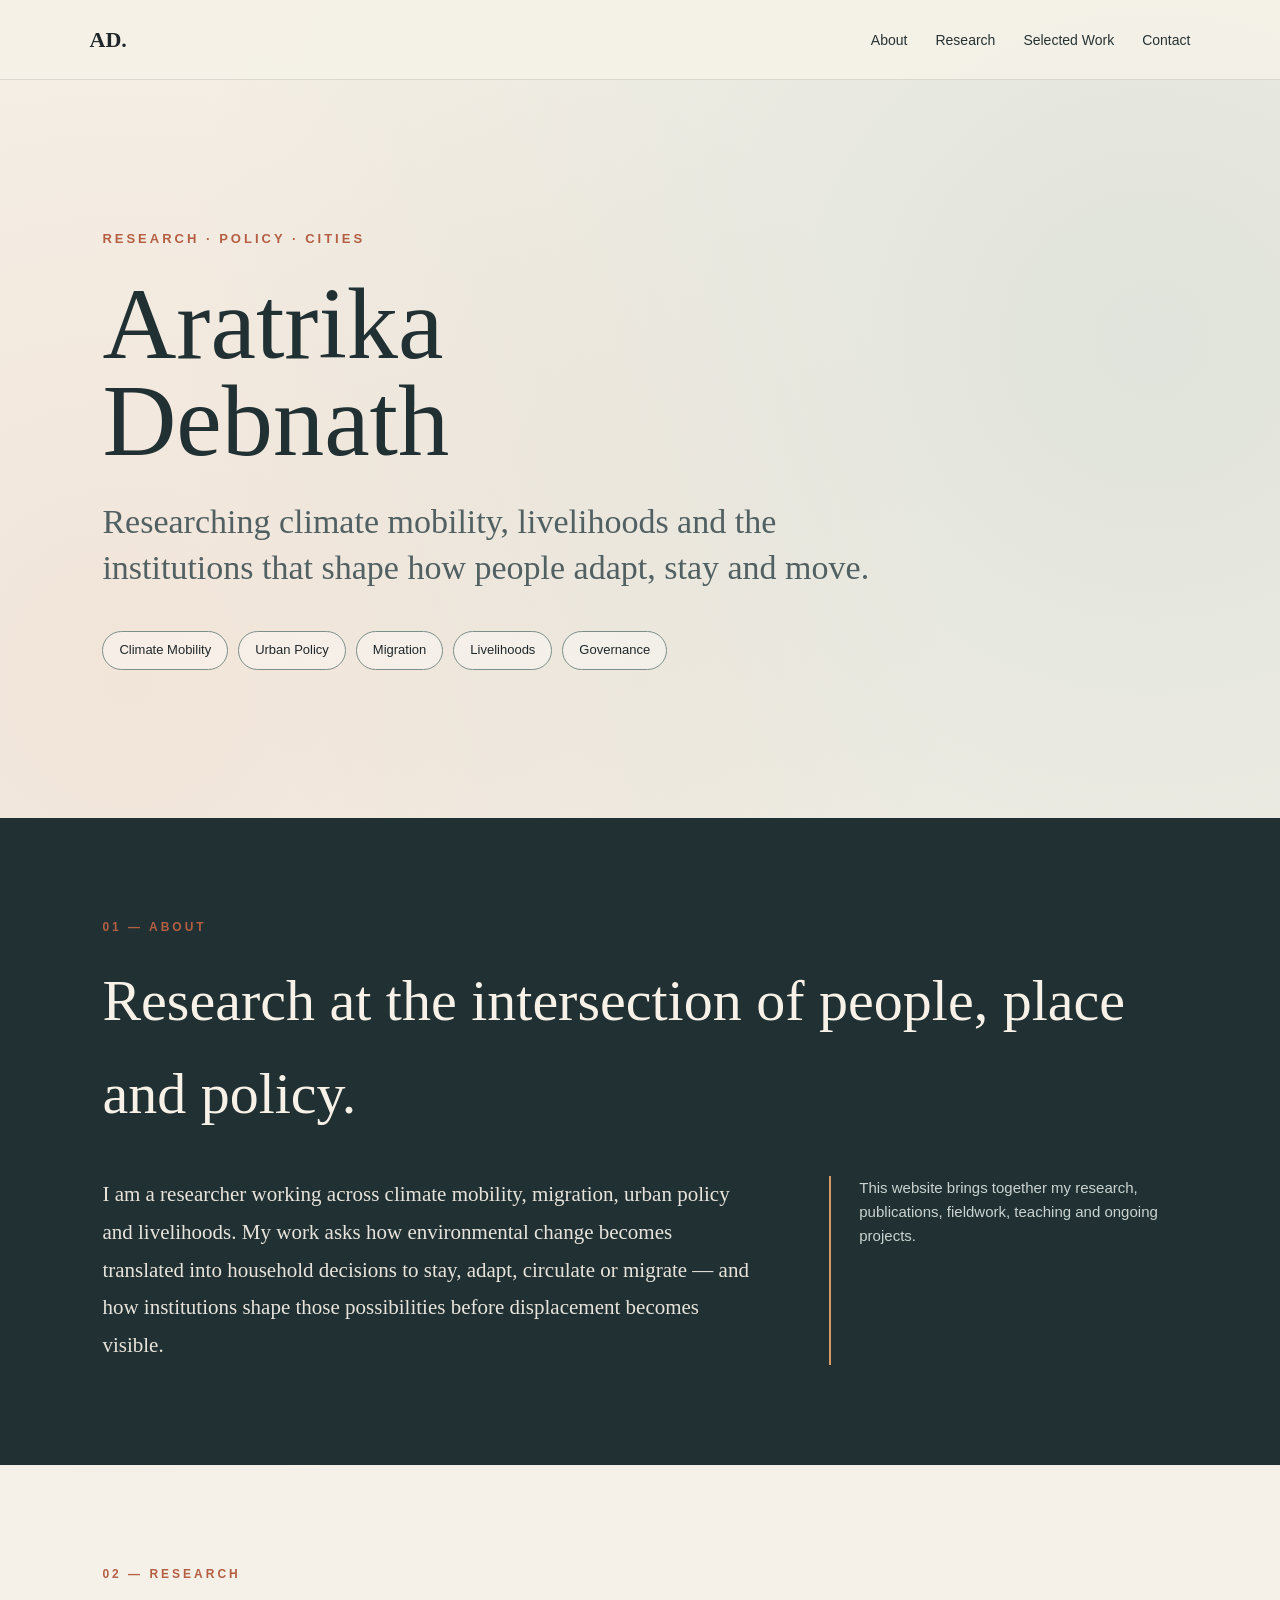
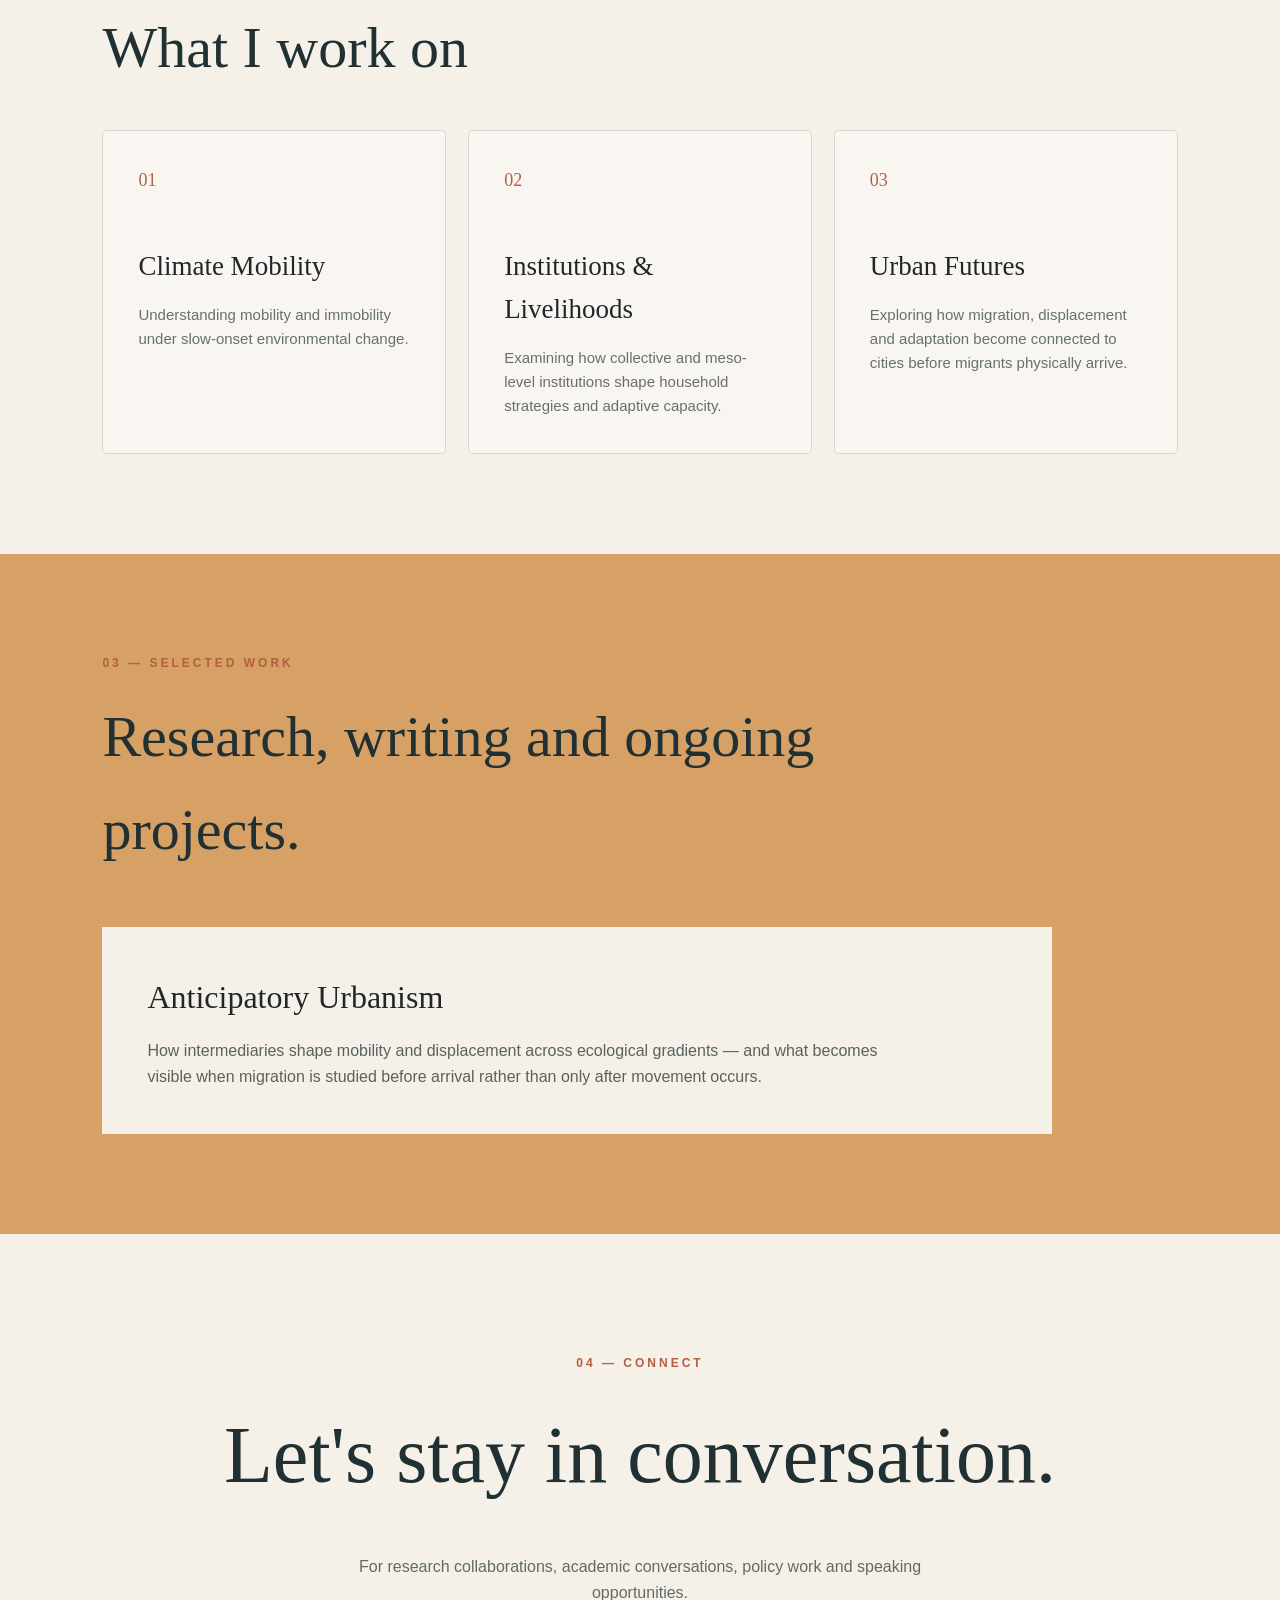
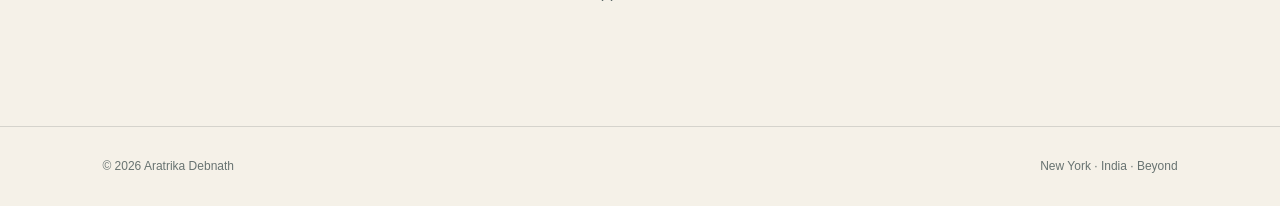
==== index.html @ ea414e3f "Add initial HTML structure for personal website" ====
<!DOCTYPE html>
<html lang="en">

<head>
<meta charset="UTF-8">
<meta name="viewport" content="width=device-width, initial-scale=1.0">

<title>Aratrika Debnath | Climate Mobility & Urban Policy</title>

<style>

* {
    box-sizing: border-box;
    margin: 0;
    padding: 0;
}

html {
    scroll-behavior: smooth;
}

body {
    font-family: Arial, Helvetica, sans-serif;
    color: #20272a;
    background:
        radial-gradient(circle at 10% 20%, rgba(209,117,83,.10), transparent 28%),
        radial-gradient(circle at 90% 10%, rgba(42,110,107,.10), transparent 30%),
        #f5f1e8;
    line-height: 1.6;
}

/* NAVIGATION */

nav {
    width: 100%;
    padding: 22px 7%;
    display: flex;
    justify-content: space-between;
    align-items: center;
    border-bottom: 1px solid rgba(30,40,40,.12);
    background: rgba(245,241,232,.92);
    position: sticky;
    top: 0;
    z-index: 10;
}

.logo {
    font-family: Georgia, serif;
    font-size: 22px;
    font-weight: bold;
}

nav ul {
    display: flex;
    list-style: none;
    gap: 28px;
}

nav a {
    color: #263334;
    text-decoration: none;
    font-size: 14px;
}

nav a:hover {
    color: #b45f43;
}

/* HERO */

.hero {
    min-height: 82vh;
    display: flex;
    align-items: center;
    padding: 90px 8%;
}

.hero-content {
    max-width: 900px;
}

.eyebrow {
    color: #b45f43;
    text-transform: uppercase;
    letter-spacing: 3px;
    font-size: 13px;
    font-weight: bold;
    margin-bottom: 25px;
}

h1 {
    font-family: Georgia, "Times New Roman", serif;
    font-size: clamp(55px, 8vw, 105px);
    line-height: .95;
    font-weight: normal;
    color: #203033;
    margin-bottom: 30px;
}

.hero-text {
    font-family: Georgia, serif;
    font-size: clamp(22px, 3vw, 34px);
    max-width: 800px;
    color: #516062;
    line-height: 1.35;
}

.hero-tags {
    margin-top: 40px;
    display: flex;
    flex-wrap: wrap;
    gap: 10px;
}

.tag {
    border: 1px solid #7d8f89;
    border-radius: 30px;
    padding: 8px 16px;
    font-size: 13px;
    background: rgba(255,255,255,.35);
}

/* SECTIONS */

section {
    padding: 100px 8%;
}

.section-label {
    color: #b45f43;
    font-size: 12px;
    font-weight: bold;
    letter-spacing: 3px;
    text-transform: uppercase;
    margin-bottom: 18px;
}

h2 {
    font-family: Georgia, serif;
    font-size: clamp(38px, 5vw, 58px);
    font-weight: normal;
    margin-bottom: 35px;
    color: #203033;
}

/* ABOUT */

.about {
    background: #203033;
    color: #f7f1e7;
}

.about h2 {
    color: #f7f1e7;
}

.about-grid {
    display: grid;
    grid-template-columns: 1.3fr .7fr;
    gap: 80px;
}

.about p {
    font-family: Georgia, serif;
    font-size: 21px;
    line-height: 1.8;
    color: #e8e4dc;
}

.about-note {
    border-left: 2px solid #d79a65;
    padding-left: 28px;
    font-size: 15px;
    color: #cbd3d0;
}

/* RESEARCH */

.research-grid {
    display: grid;
    grid-template-columns: repeat(3, 1fr);
    gap: 22px;
}

.card {
    padding: 35px;
    min-height: 280px;
    border: 1px solid rgba(40,50,50,.16);
    border-radius: 5px;
    background: rgba(255,255,255,.40);
    transition: .25s;
}

.card:hover {
    transform: translateY(-5px);
    background: rgba(255,255,255,.75);
}

.card-number {
    color: #b45f43;
    font-family: Georgia, serif;
    font-size: 18px;
    margin-bottom: 50px;
}

.card h3 {
    font-family: Georgia, serif;
    font-size: 27px;
    font-weight: normal;
    margin-bottom: 15px;
}

.card p {
    color: #66706f;
    font-size: 15px;
}

/* FEATURED */

.featured {
    background: #d7a064;
}

.featured h2 {
    max-width: 750px;
}

.feature-box {
    margin-top: 50px;
    padding: 45px;
    background: #f5f1e8;
    max-width: 950px;
}

.feature-box h3 {
    font-family: Georgia, serif;
    font-size: 32px;
    font-weight: normal;
    margin-bottom: 15px;
}

.feature-box p {
    max-width: 750px;
    color: #596261;
}

/* CONTACT */

.contact {
    text-align: center;
    padding: 120px 8%;
}

.contact h2 {
    font-size: clamp(45px, 7vw, 80px);
}

.contact p {
    max-width: 600px;
    margin: auto;
    color: #606b69;
}

footer {
    border-top: 1px solid rgba(30,40,40,.15);
    padding: 30px 8%;
    display: flex;
    justify-content: space-between;
    font-size: 12px;
    color: #687371;
}

/* MOBILE */

@media (max-width: 800px) {

    nav ul {
        display: none;
    }

    .about-grid,
    .research-grid {
        grid-template-columns: 1fr;
    }

    .hero {
        min-height: 75vh;
    }

    section {
        padding: 70px 7%;
    }
}

</style>
</head>


<body>

<nav>

<div class="logo">AD.</div>

<ul>
<li><a href="#about">About</a></li>
<li><a href="#research">Research</a></li>
<li><a href="#work">Selected Work</a></li>
<li><a href="#contact">Contact</a></li>
</ul>

</nav>


<header class="hero">

<div class="hero-content">

<div class="eyebrow">
Research · Policy · Cities
</div>

<h1>Aratrika<br>Debnath</h1>

<div class="hero-text">
Researching climate mobility, livelihoods and the institutions
that shape how people adapt, stay and move.
</div>

<div class="hero-tags">
<div class="tag">Climate Mobility</div>
<div class="tag">Urban Policy</div>
<div class="tag">Migration</div>
<div class="tag">Livelihoods</div>
<div class="tag">Governance</div>
</div>

</div>

</header>


<section class="about" id="about">

<div class="section-label">01 — About</div>

<h2>Research at the intersection of people, place and policy.</h2>

<div class="about-grid">

<p>
I am a researcher working across climate mobility, migration,
urban policy and livelihoods. My work asks how environmental
change becomes translated into household decisions to stay,
adapt, circulate or migrate — and how institutions shape those
possibilities before displacement becomes visible.
</p>

<div class="about-note">
This website brings together my research, publications,
fieldwork, teaching and ongoing projects.
</div>

</div>

</section>


<section id="research">

<div class="section-label">02 — Research</div>

<h2>What I work on</h2>

<div class="research-grid">

<div class="card">
<div class="card-number">01</div>
<h3>Climate Mobility</h3>
<p>
Understanding mobility and immobility under slow-onset
environmental change.
</p>
</div>

<div class="card">
<div class="card-number">02</div>
<h3>Institutions & Livelihoods</h3>
<p>
Examining how collective and meso-level institutions shape
household strategies and adaptive capacity.
</p>
</div>

<div class="card">
<div class="card-number">03</div>
<h3>Urban Futures</h3>
<p>
Exploring how migration, displacement and adaptation become
connected to cities before migrants physically arrive.
</p>
</div>

</div>

</section>


<section class="featured" id="work">

<div class="section-label">03 — Selected Work</div>

<h2>Research, writing and ongoing projects.</h2>

<div class="feature-box">

<h3>Anticipatory Urbanism</h3>

<p>
How intermediaries shape mobility and displacement across
ecological gradients — and what becomes visible when migration
is studied before arrival rather than only after movement occurs.
</p>

</div>

</section>


<section class="contact" id="contact">

<div class="section-label">04 — Connect</div>

<h2>Let's stay in conversation.</h2>

<p>
For research collaborations, academic conversations,
policy work and speaking opportunities.
</p>

</section>


<footer>

<div>© 2026 Aratrika Debnath</div>

<div>New York · India · Beyond</div>

</footer>

</body>
</html>
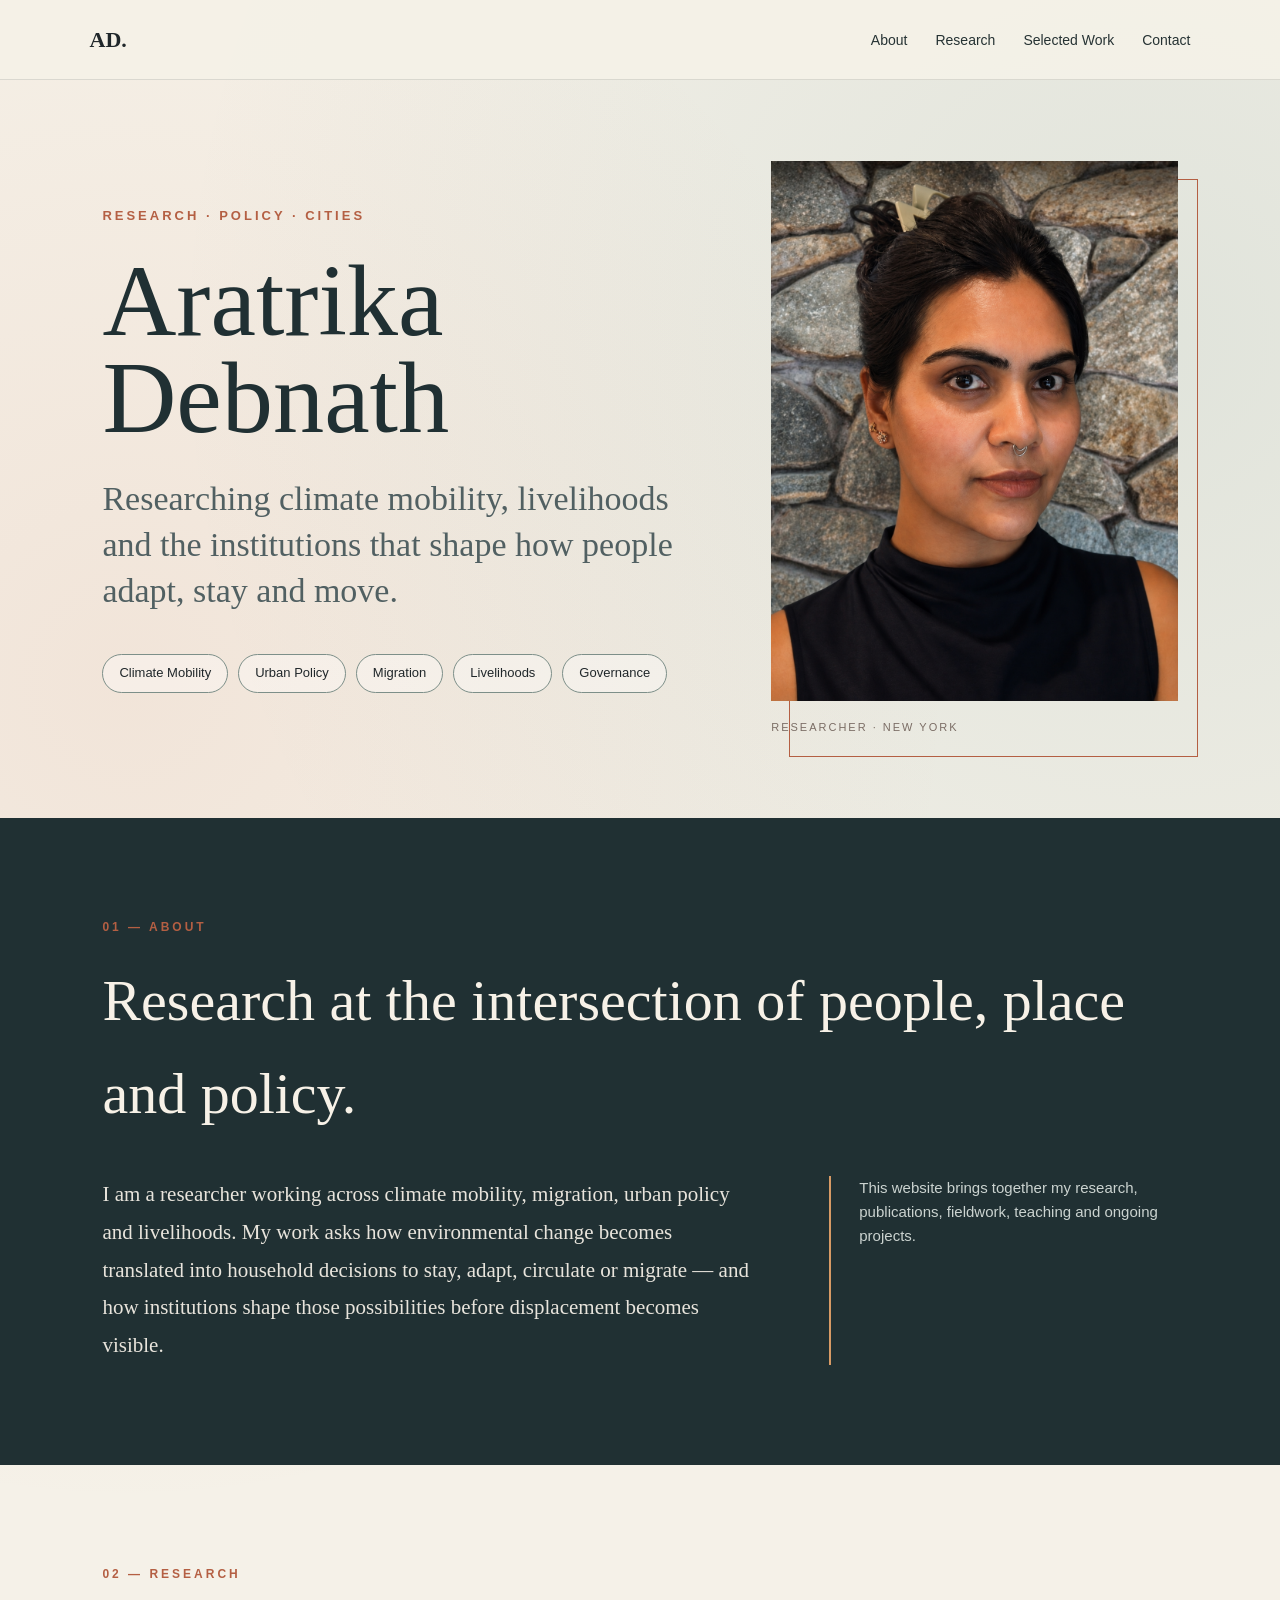
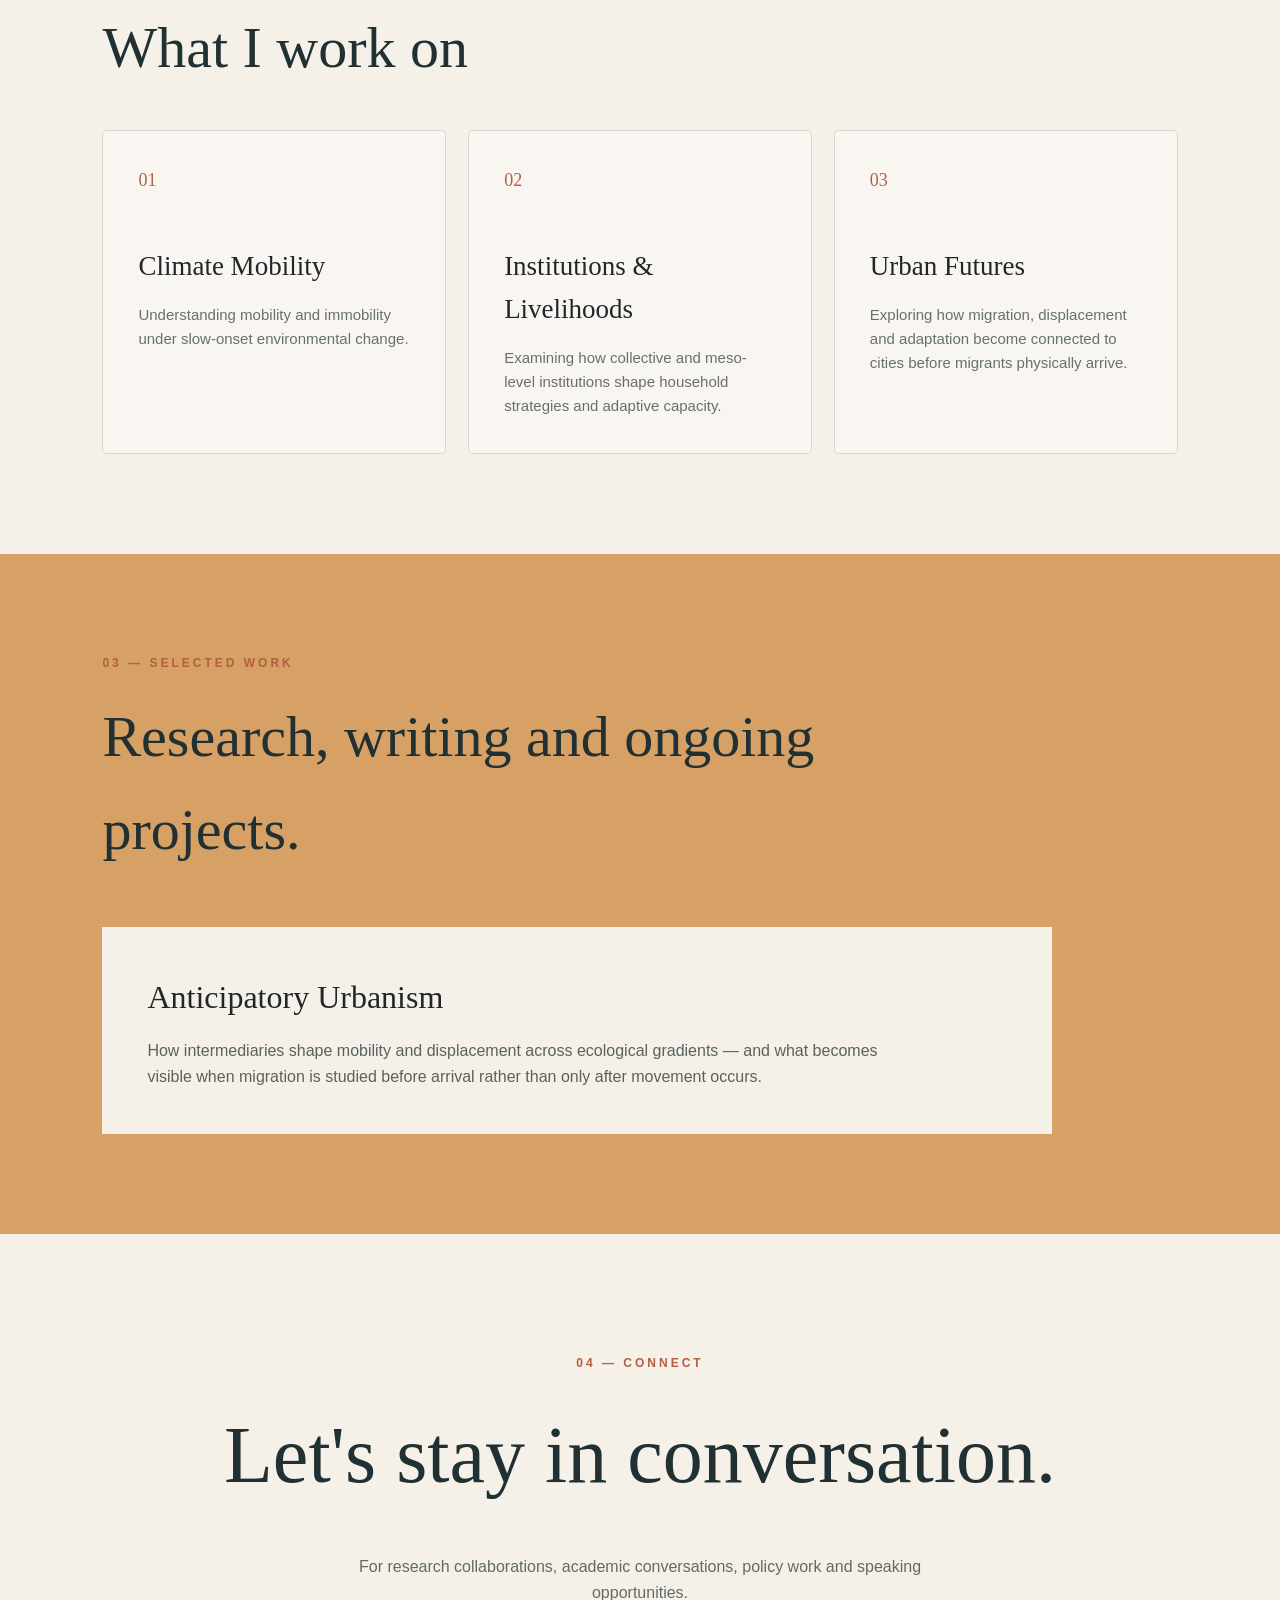
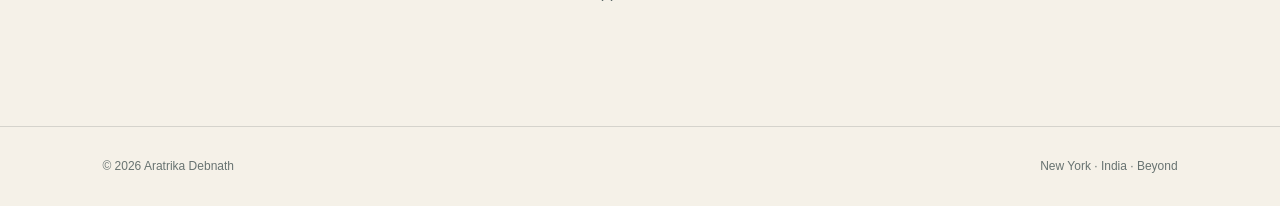
==== commit a0fc7b89: "Refactor hero section layout and add portrait" ====
--- a/index.html
+++ b/index.html
@@ -72,11 +72,57 @@
     min-height: 82vh;
     display: flex;
     align-items: center;
-    padding: 90px 8%;
+    justify-content: space-between;
+    gap: 70px;
+    padding: 80px 8%;
 }
 
 .hero-content {
-    max-width: 900px;
+    flex: 1 1 56%;
+    max-width: 760px;
+}
+
+.hero-portrait {
+    flex: 1 1 38%;
+    display: flex;
+    justify-content: flex-end;
+    align-items: center;
+}
+
+.portrait-frame {
+    position: relative;
+    width: min(410px, 100%);
+}
+
+.portrait-frame::before {
+    content: "";
+    position: absolute;
+    width: 100%;
+    height: 100%;
+    border: 1px solid #b45f43;
+    top: 18px;
+    left: 18px;
+    z-index: 0;
+}
+
+.portrait-frame img {
+    position: relative;
+    z-index: 1;
+    width: 100%;
+    height: 540px;
+    object-fit: cover;
+    object-position: center top;
+    display: block;
+}
+
+.portrait-caption {
+    position: relative;
+    z-index: 2;
+    margin-top: 18px;
+    font-size: 11px;
+    letter-spacing: 2px;
+    text-transform: uppercase;
+    color: #7b6d65;
 }
 
 .eyebrow {
@@ -285,6 +331,23 @@
 
     .hero {
         min-height: 75vh;
+        flex-direction: column;
+        align-items: flex-start;
+        gap: 50px;
+    }
+
+    .hero-portrait {
+        width: 100%;
+        justify-content: flex-start;
+    }
+
+    .portrait-frame {
+        width: min(360px, 90%);
+    }
+
+    .portrait-frame img {
+        height: auto;
+        aspect-ratio: 4 / 5;
     }
 
     section {
@@ -335,6 +398,16 @@
 <div class="tag">Governance</div>
 </div>
 
+</div>
+
+<div class="hero-portrait">
+    <div class="portrait-frame">
+        <img src="assets/images/aratrika.d_08.png"
+             alt="Portrait of Aratrika Debnath">
+        <div class="portrait-caption">
+            Researcher · New York
+        </div>
+    </div>
 </div>
 
 </header>
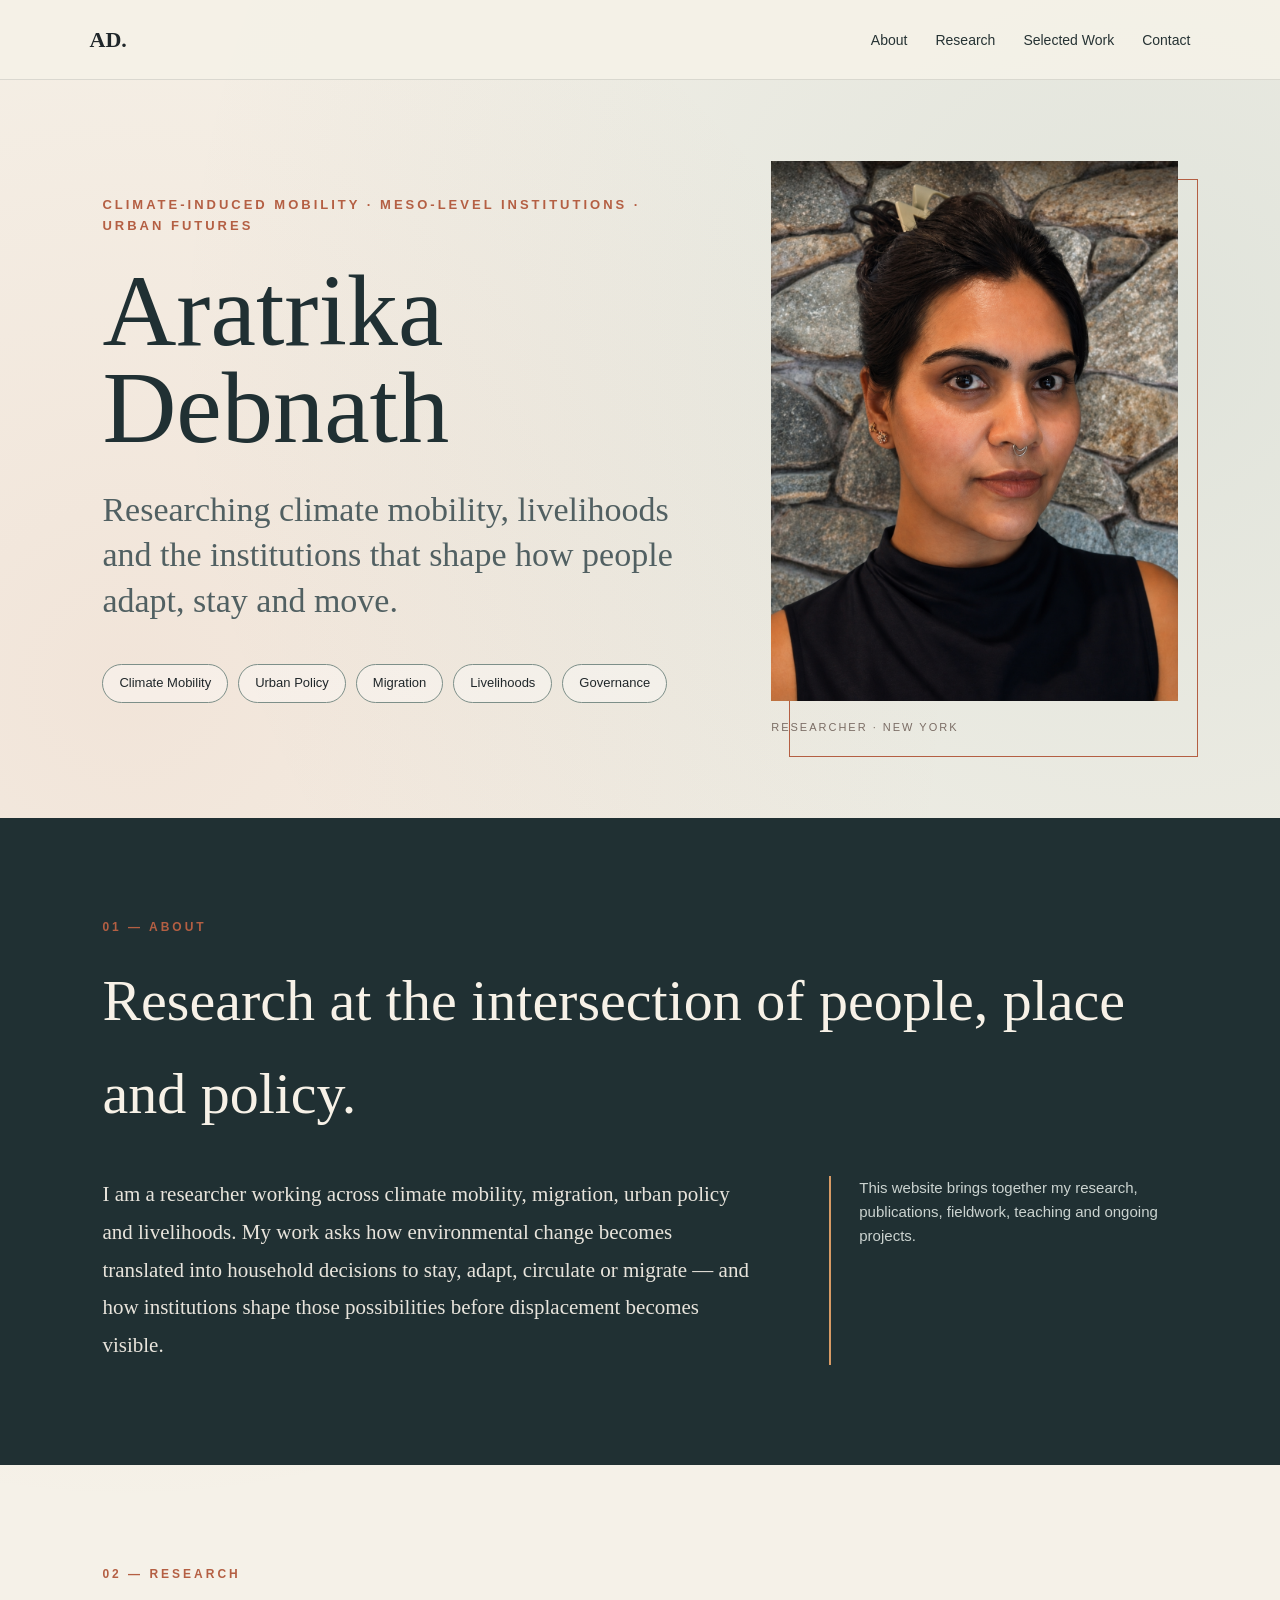
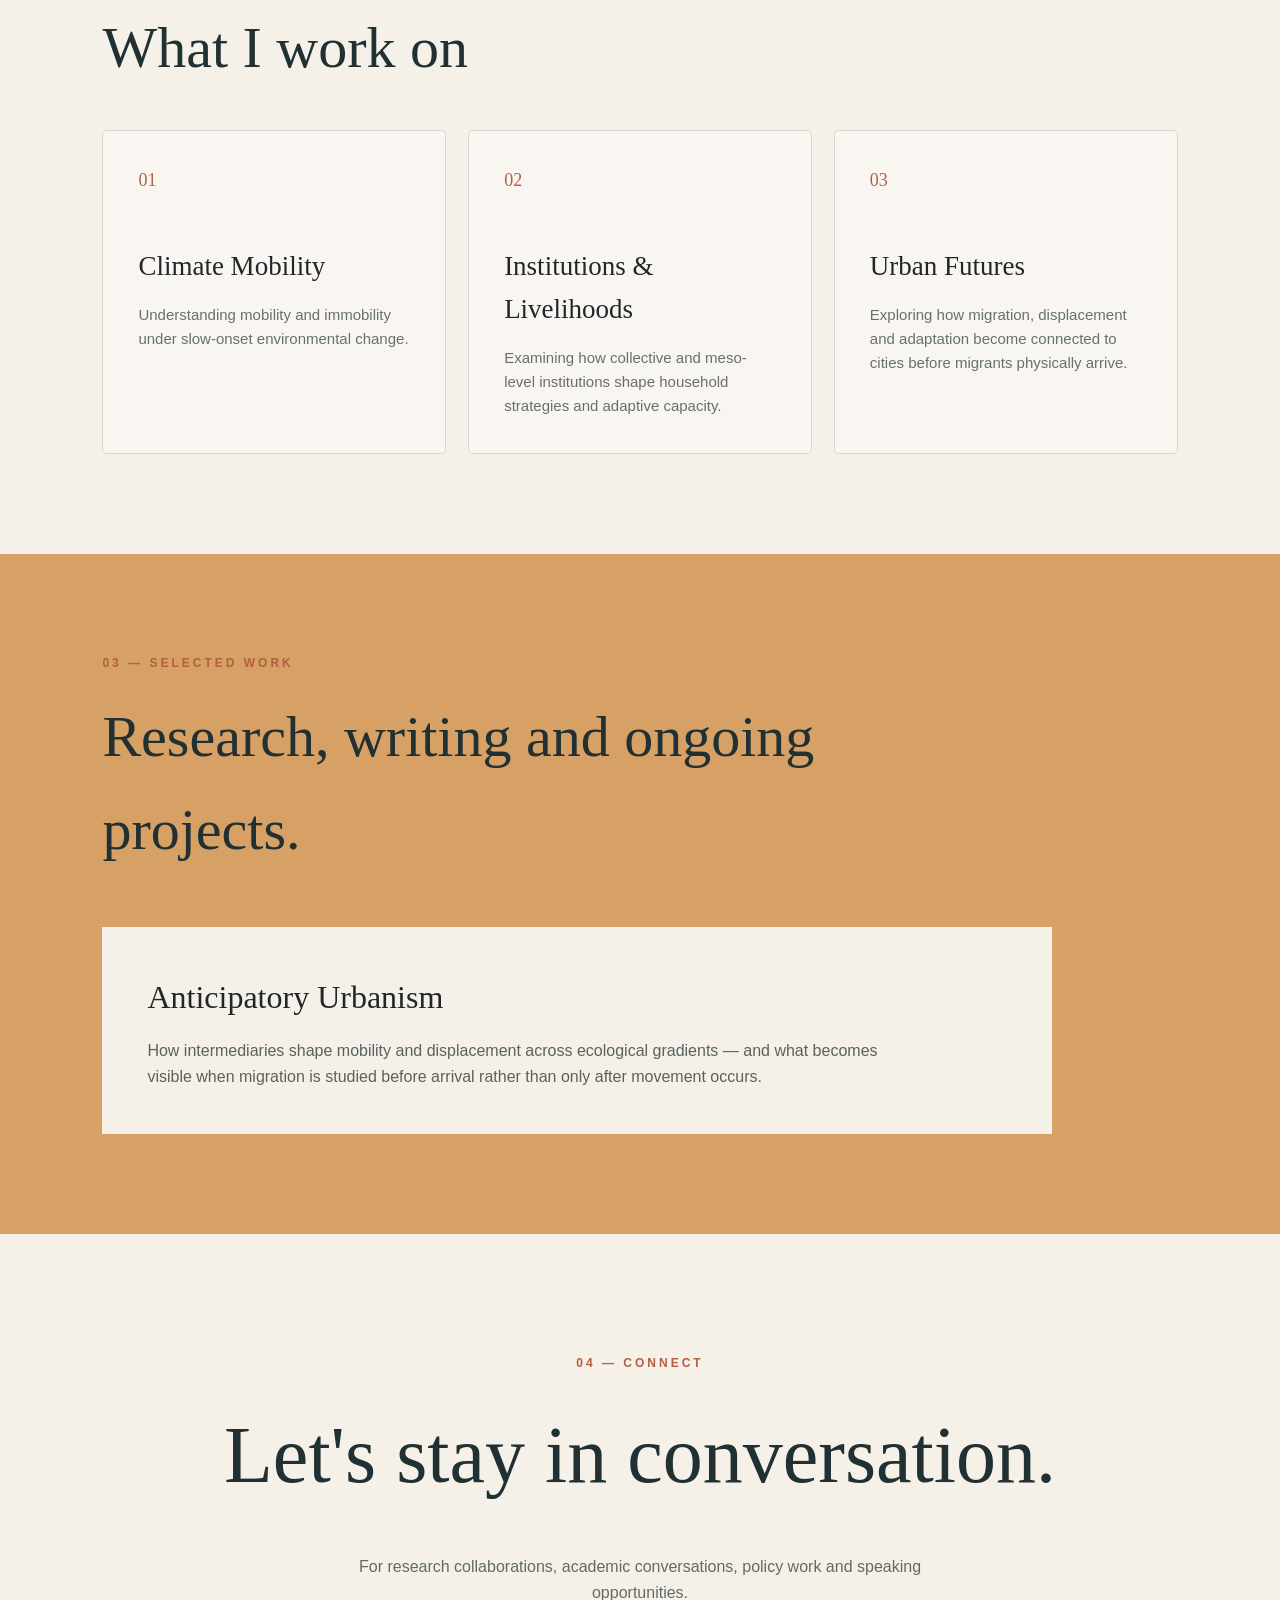
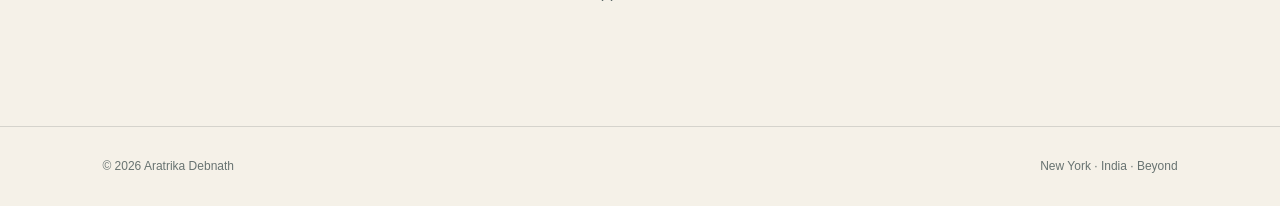
==== commit b8890ffe: "Update eyebrow text in index.html" ====
--- a/index.html
+++ b/index.html
@@ -380,7 +380,7 @@
 <div class="hero-content">
 
 <div class="eyebrow">
-Research · Policy · Cities
+Climate-Induced Mobility · Meso-level Institutions · Urban Futures
 </div>
 
 <h1>Aratrika<br>Debnath</h1>
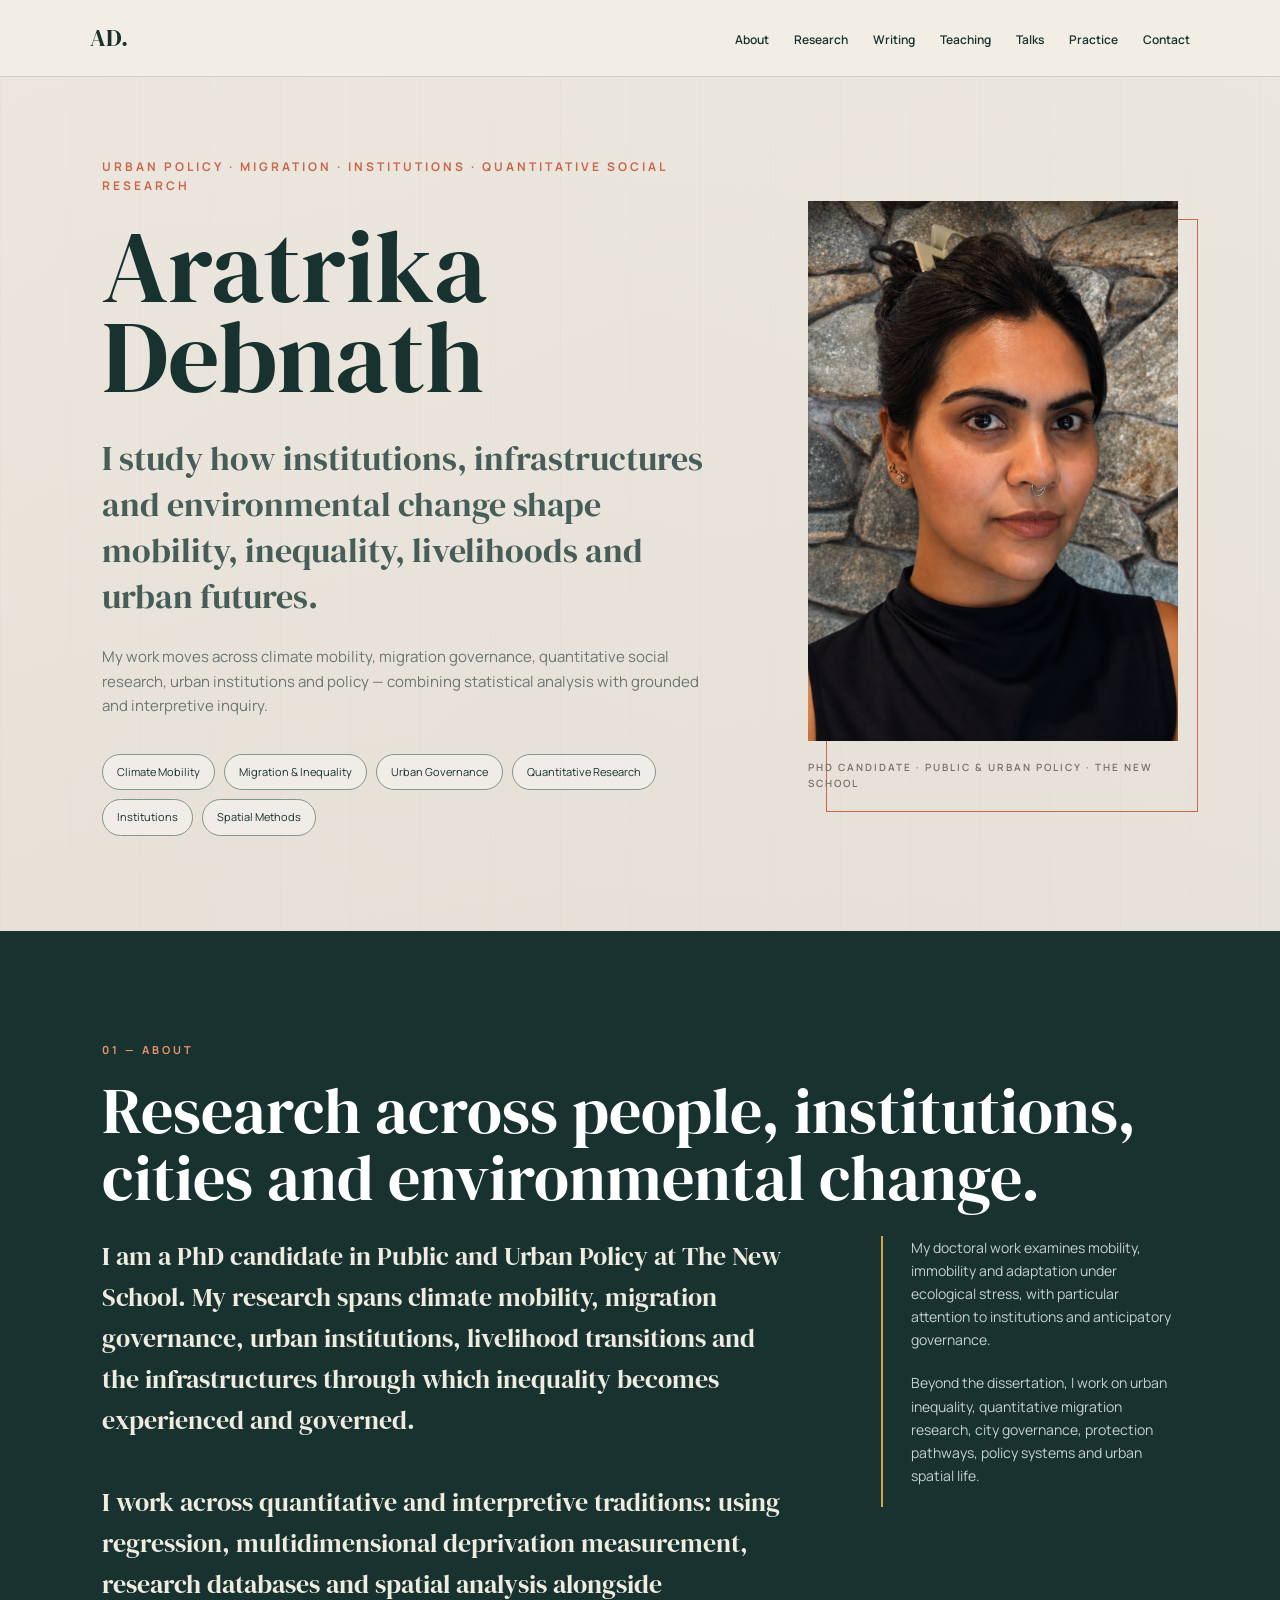
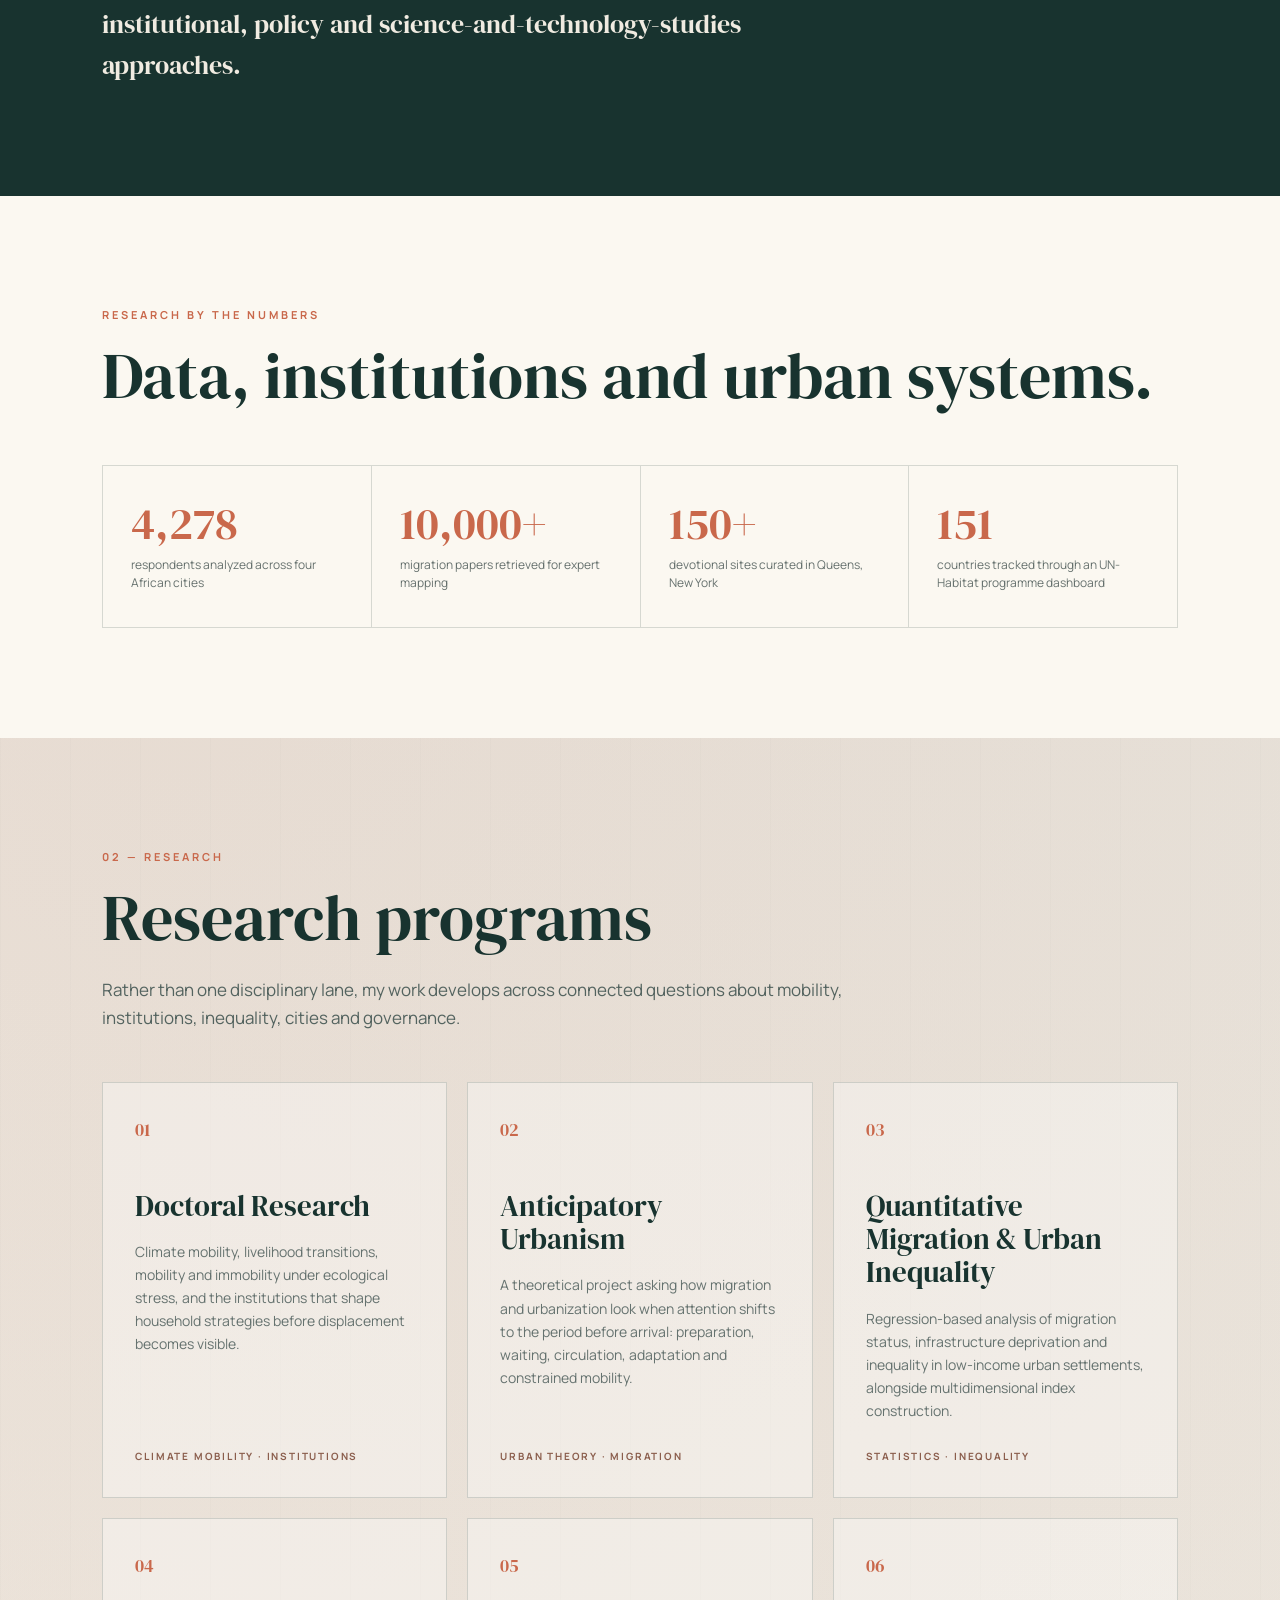
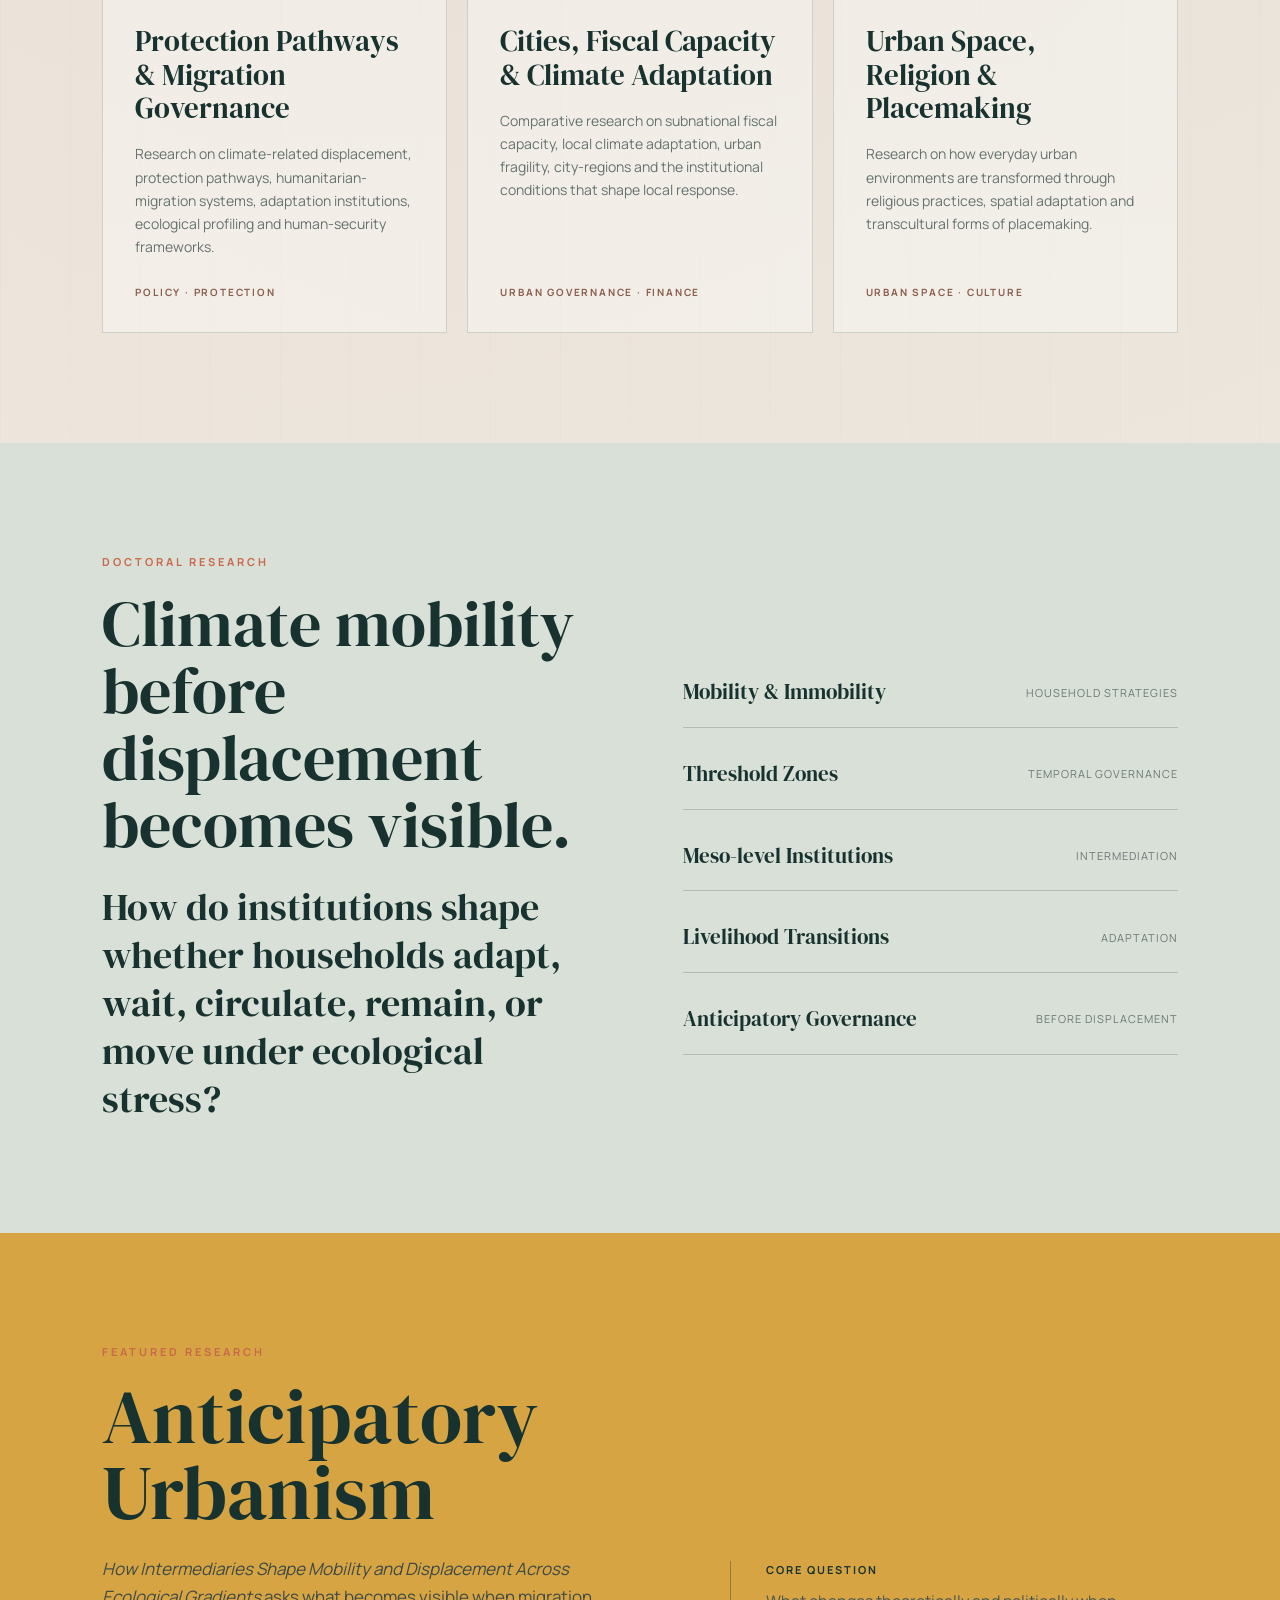
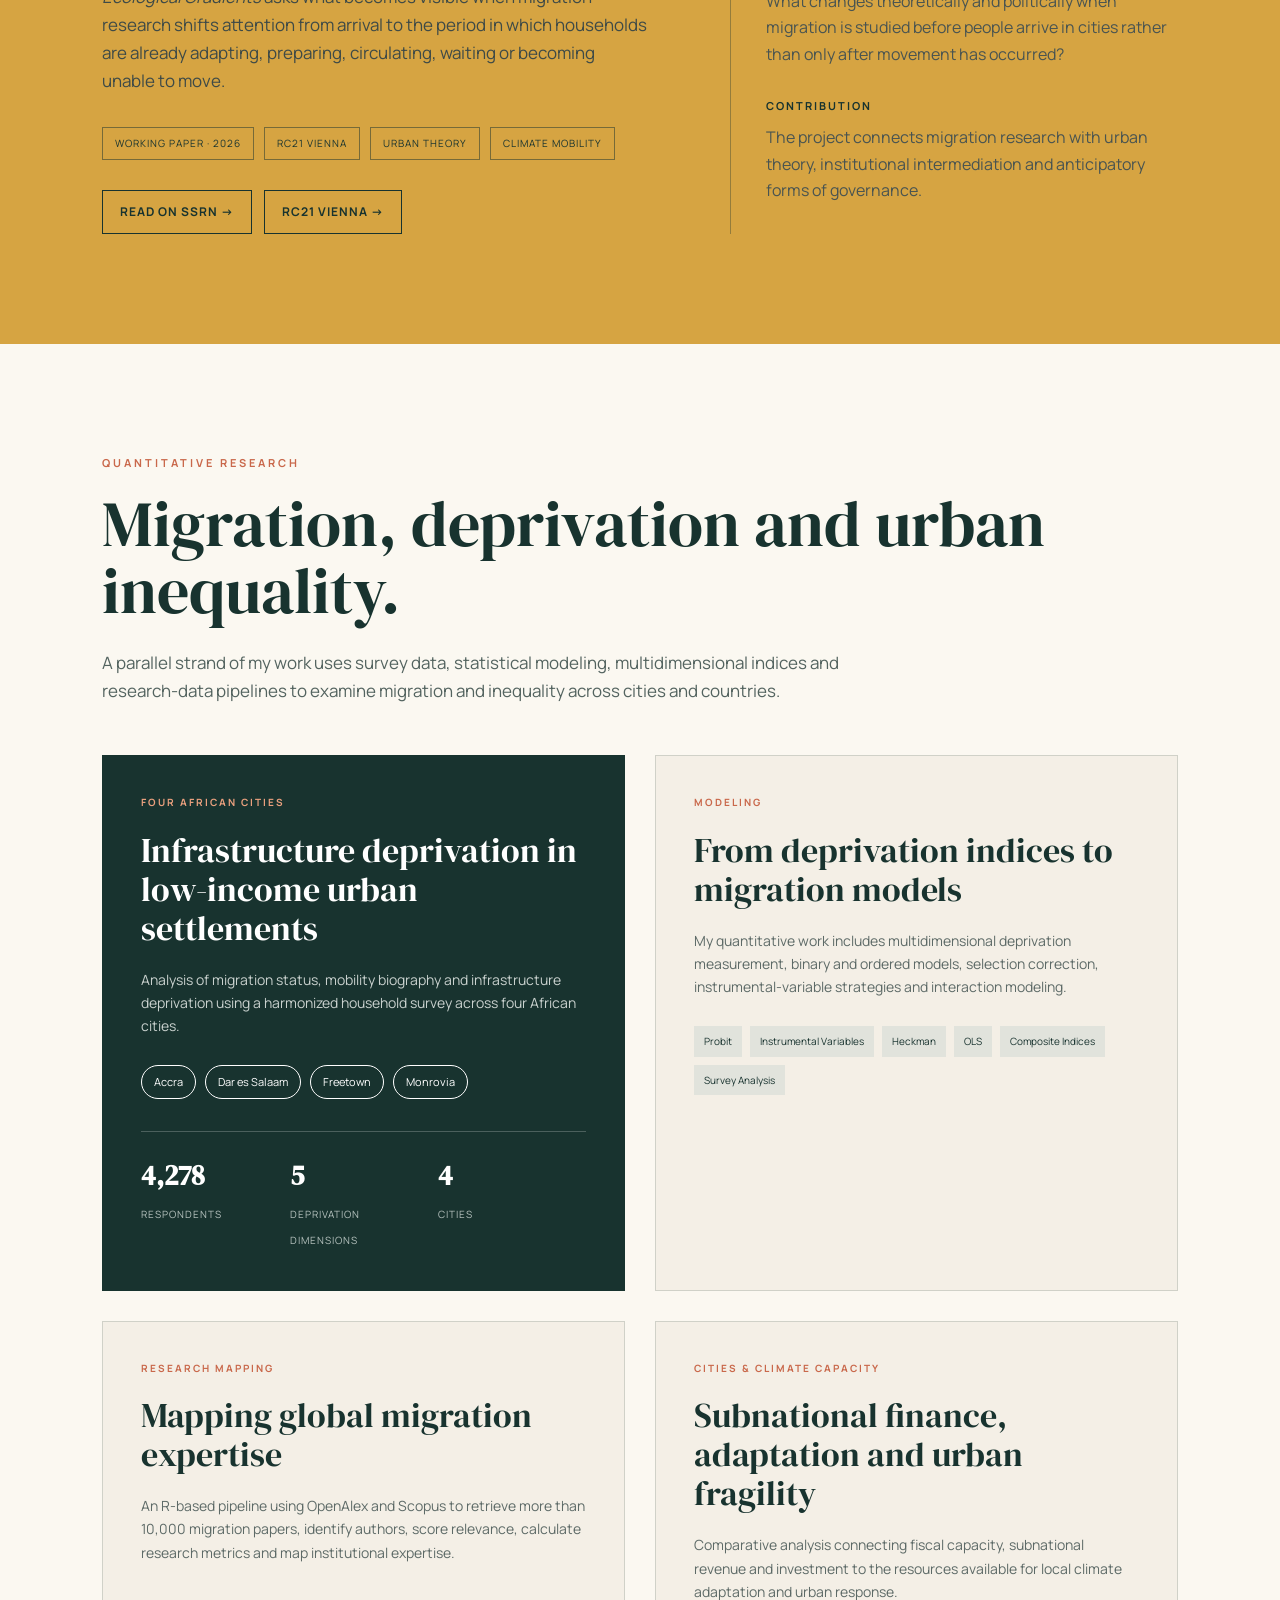
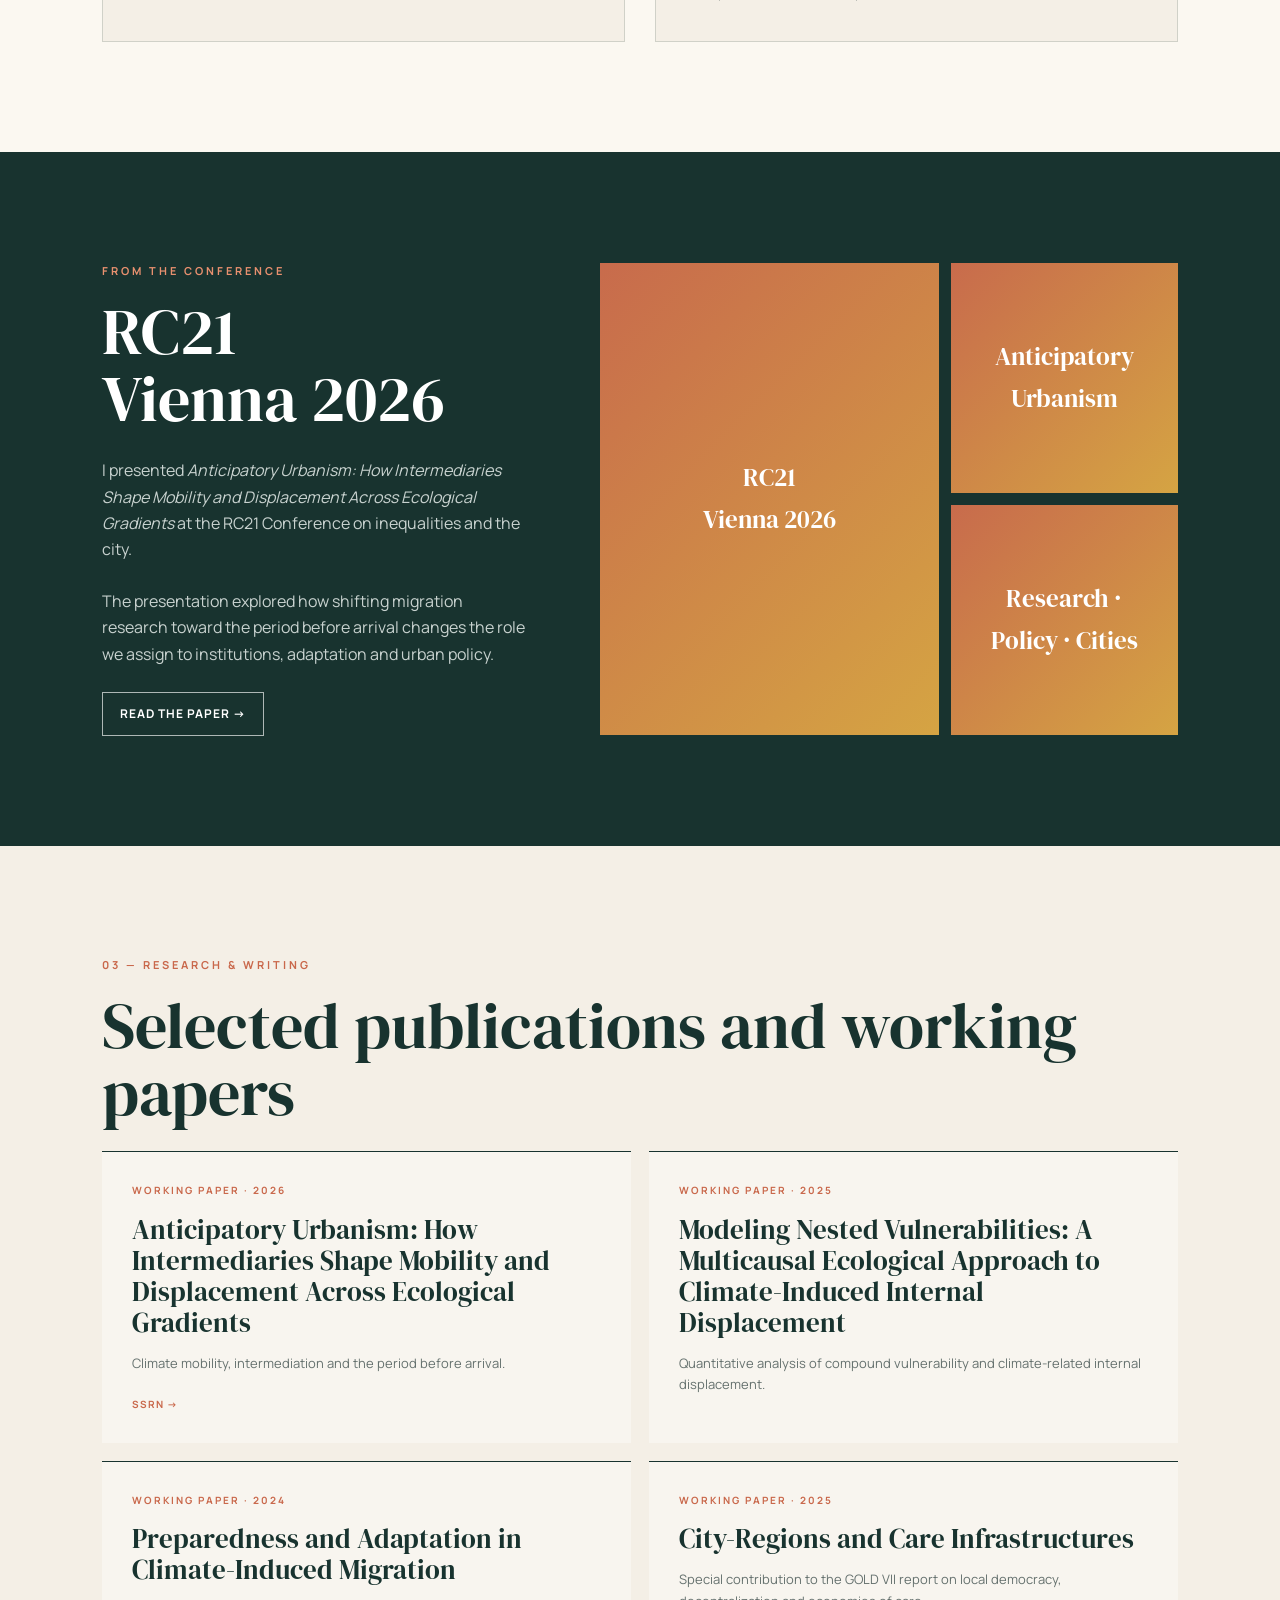
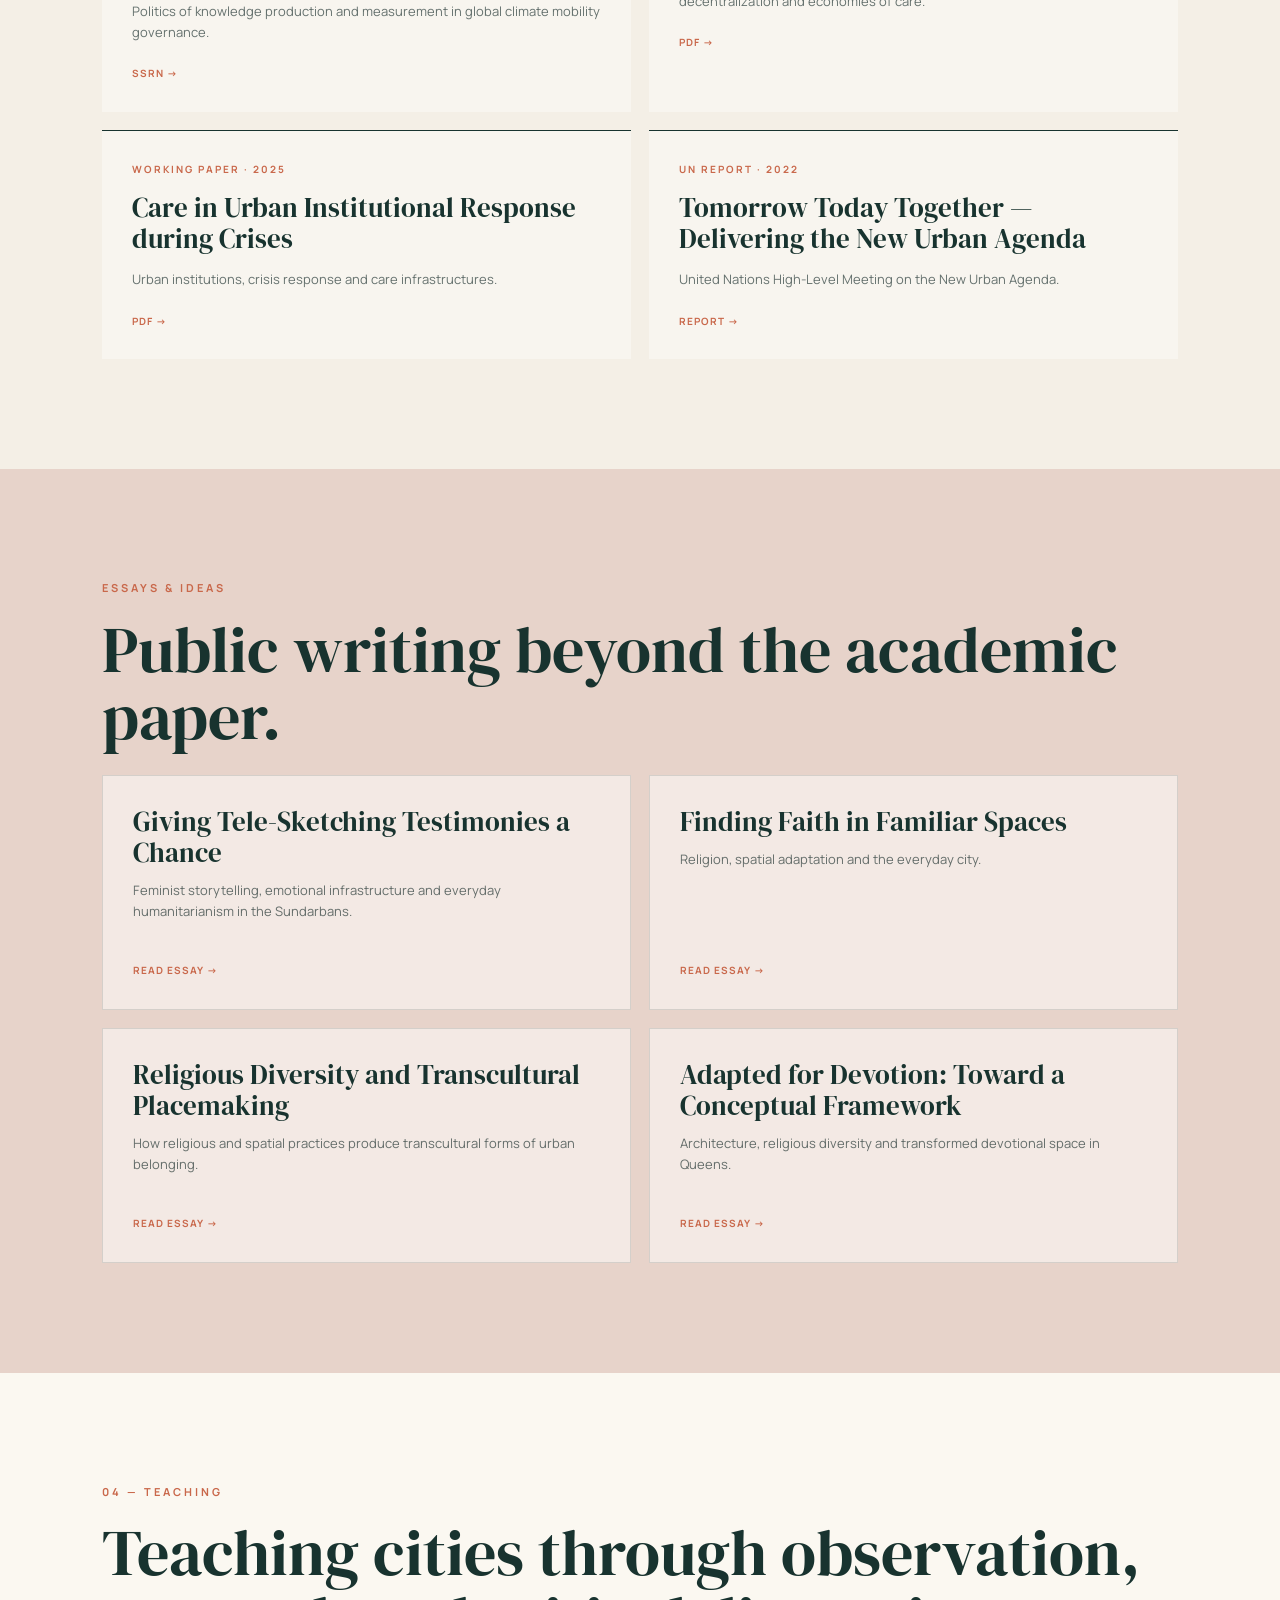
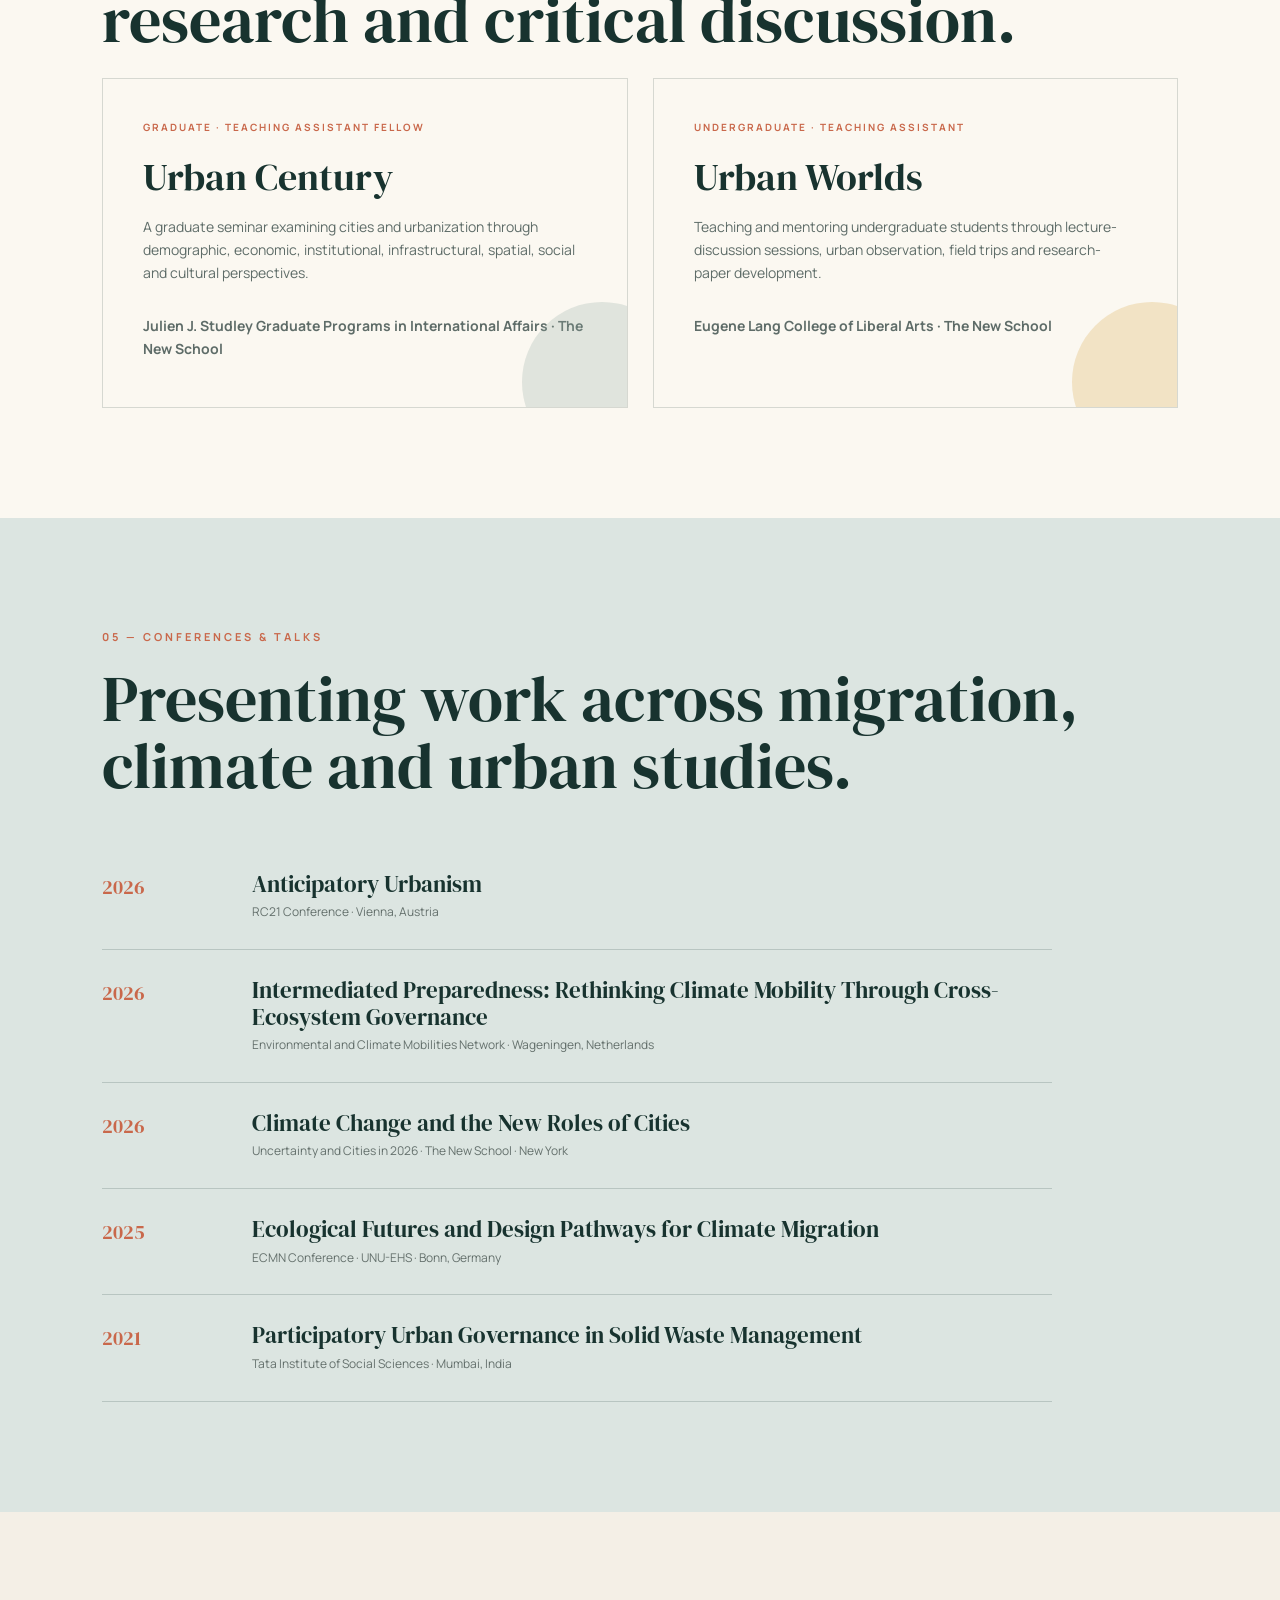
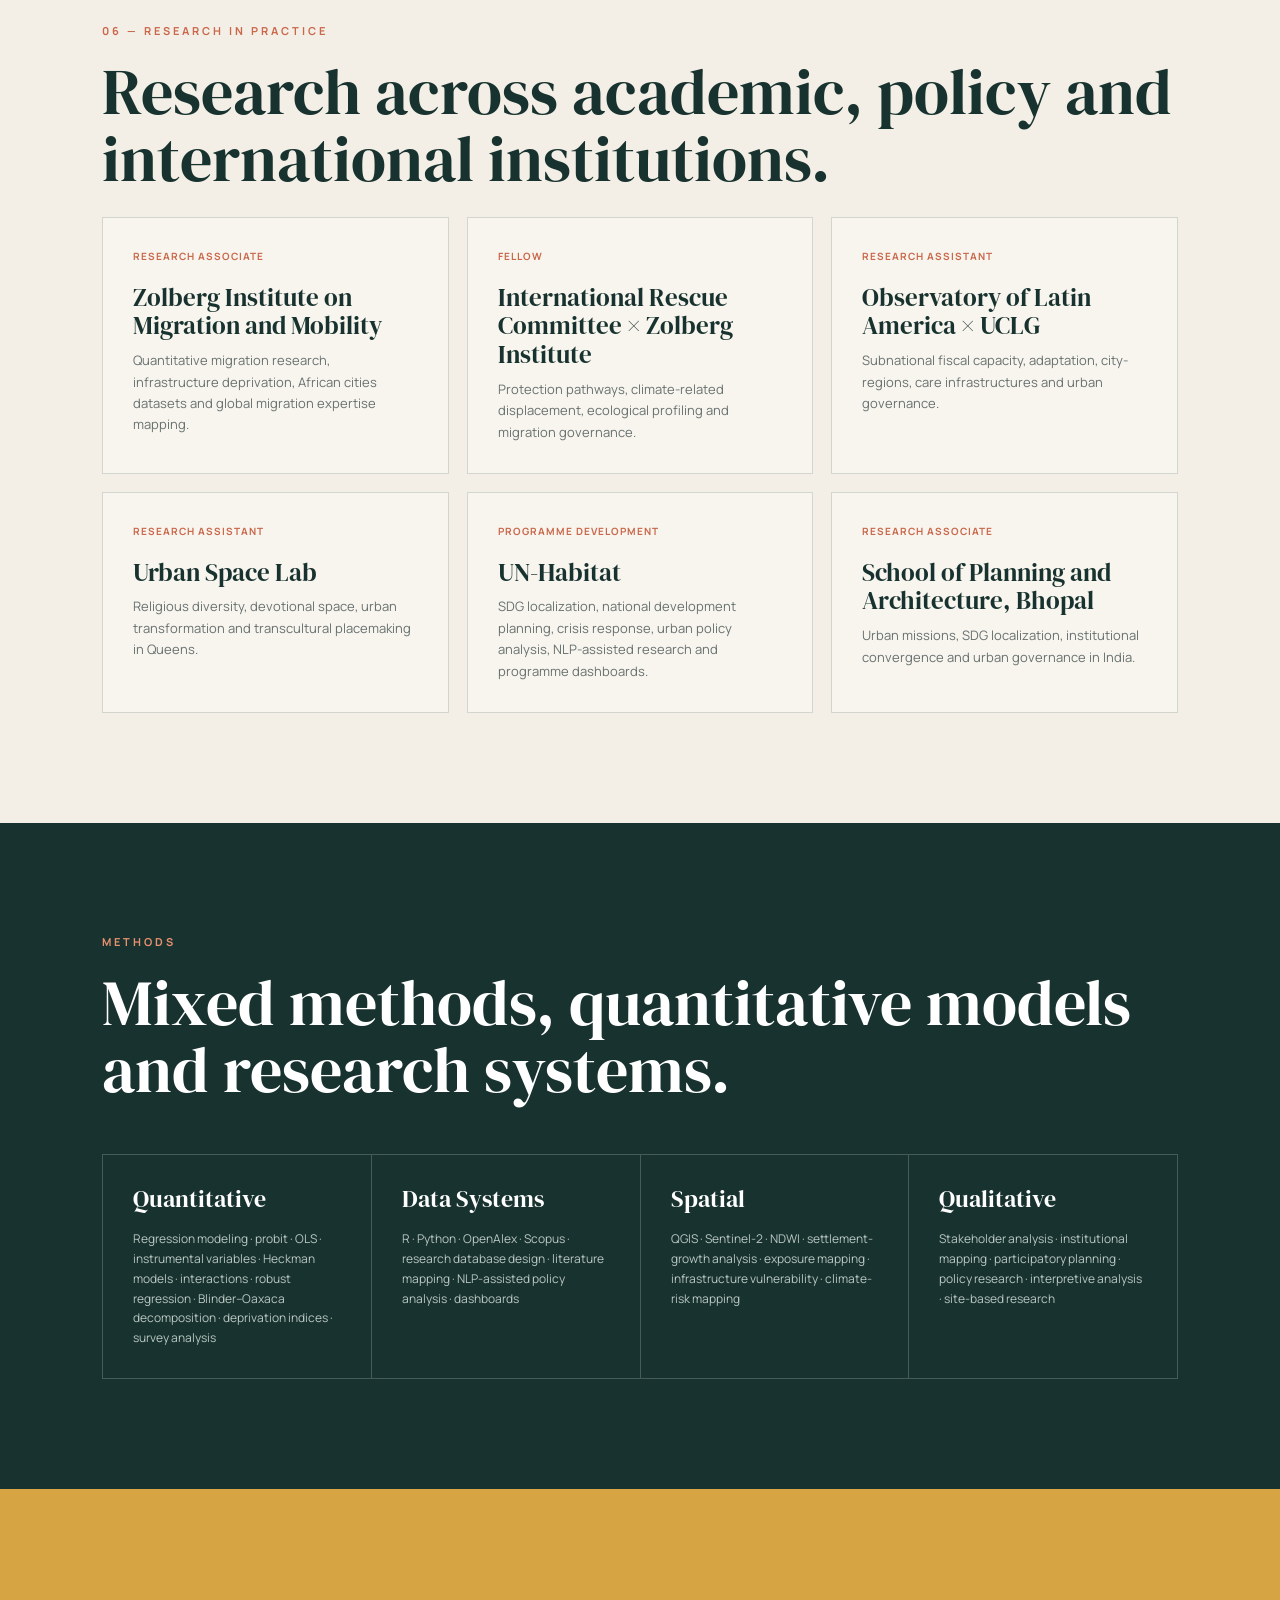
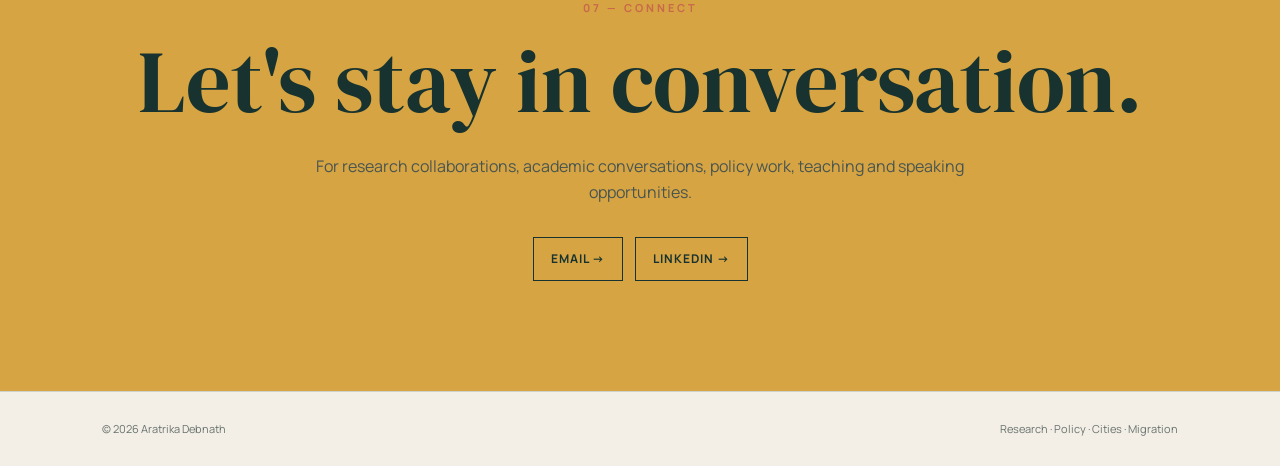
==== commit 559a0855: "Redesign academic website and expand research sections" ====
--- a/index.html
+++ b/index.html
@@ -5,9 +5,52 @@
 <meta charset="UTF-8">
 <meta name="viewport" content="width=device-width, initial-scale=1.0">
 
-<title>Aratrika Debnath | Climate Mobility & Urban Policy</title>
+<title>Aratrika Debnath | Urban Policy, Migration & Climate Mobility</title>
+
+<meta
+    name="description"
+    content="Aratrika Debnath is an urban policy researcher working across climate mobility, migration, institutions, quantitative social research, livelihoods and cities."
+>
+
+<!-- FONTS -->
+<link rel="preconnect" href="https://fonts.googleapis.com">
+<link rel="preconnect" href="https://fonts.gstatic.com" crossorigin>
+<link
+    href="https://fonts.googleapis.com/css2?family=DM+Serif+Display&family=Manrope:wght@400;500;600;700&display=swap"
+    rel="stylesheet"
+>
 
 <style>
+
+/* =========================================================
+   1. COLOR + FONT SYSTEM
+   Change these later if you want a different visual palette.
+   ========================================================= */
+
+:root {
+
+    --paper: #f4efe6;
+    --paper-light: #fbf8f1;
+
+    --ink: #18332f;
+    --ink-soft: #324c48;
+
+    --terracotta: #c9684b;
+    --ochre: #d6a442;
+    --sage: #91a99f;
+    --blue: #7e9fa7;
+    --rose: #d4a095;
+
+    --line: rgba(24, 51, 47, 0.16);
+
+    --serif: "DM Serif Display", Georgia, serif;
+    --sans: "Manrope", Arial, sans-serif;
+}
+
+
+/* =========================================================
+   2. GLOBAL
+   ========================================================= */
 
 * {
     box-sizing: border-box;
@@ -20,329 +63,1238 @@
 }
 
 body {
-    font-family: Arial, Helvetica, sans-serif;
-    color: #20272a;
+    font-family: var(--sans);
+    color: var(--ink);
+    line-height: 1.65;
+
     background:
-        radial-gradient(circle at 10% 20%, rgba(209,117,83,.10), transparent 28%),
-        radial-gradient(circle at 90% 10%, rgba(42,110,107,.10), transparent 30%),
-        #f5f1e8;
-    line-height: 1.6;
-}
-
-/* NAVIGATION */
+        radial-gradient(circle at 12% 16%, rgba(201,104,75,.10), transparent 25%),
+        radial-gradient(circle at 88% 12%, rgba(126,159,167,.13), transparent 30%),
+        repeating-linear-gradient(
+            90deg,
+            rgba(24,51,47,.016) 0,
+            rgba(24,51,47,.016) 1px,
+            transparent 1px,
+            transparent 70px
+        ),
+        var(--paper);
+}
+
+img {
+    max-width: 100%;
+}
+
+a {
+    color: inherit;
+}
+
+.container {
+    width: min(1180px, 84%);
+    margin: 0 auto;
+}
+
+section {
+    padding: 110px 0;
+}
+
+.section-label {
+    color: var(--terracotta);
+    font-size: 11px;
+    font-weight: 700;
+    letter-spacing: 3px;
+    text-transform: uppercase;
+    margin-bottom: 18px;
+}
+
+.section-intro {
+    max-width: 760px;
+    color: #53635f;
+    font-size: 17px;
+    margin-bottom: 50px;
+}
+
+h1,
+h2,
+h3 {
+    font-family: var(--serif);
+    font-weight: 400;
+}
+
+h2 {
+    font-size: clamp(40px, 5vw, 64px);
+    line-height: 1.05;
+    margin-bottom: 25px;
+}
+
+h3 {
+    line-height: 1.15;
+}
+
+.button {
+    display: inline-flex;
+    align-items: center;
+    gap: 8px;
+
+    padding: 11px 17px;
+
+    border: 1px solid var(--ink);
+    text-decoration: none;
+
+    font-size: 12px;
+    font-weight: 700;
+    letter-spacing: 1px;
+    text-transform: uppercase;
+
+    transition: .2s ease;
+}
+
+.button:hover {
+    background: var(--ink);
+    color: var(--paper-light);
+}
+
+.button.light {
+    border-color: rgba(255,255,255,.65);
+    color: white;
+}
+
+.button.light:hover {
+    background: white;
+    color: var(--ink);
+}
+
+
+/* =========================================================
+   3. NAVIGATION
+   ========================================================= */
 
 nav {
+    position: sticky;
+    top: 0;
+    z-index: 100;
+
     width: 100%;
-    padding: 22px 7%;
+
+    padding: 18px 7%;
+
     display: flex;
     justify-content: space-between;
     align-items: center;
-    border-bottom: 1px solid rgba(30,40,40,.12);
-    background: rgba(245,241,232,.92);
-    position: sticky;
-    top: 0;
-    z-index: 10;
+    gap: 30px;
+
+    background: rgba(244,239,230,.94);
+
+    border-bottom: 1px solid var(--line);
+
+    backdrop-filter: blur(10px);
 }
 
 .logo {
-    font-family: Georgia, serif;
-    font-size: 22px;
-    font-weight: bold;
+    font-family: var(--serif);
+    font-size: 24px;
 }
 
 nav ul {
     display: flex;
+    align-items: center;
+    gap: 25px;
+
     list-style: none;
-    gap: 28px;
 }
 
 nav a {
-    color: #263334;
     text-decoration: none;
-    font-size: 14px;
+    font-size: 12px;
+    font-weight: 600;
 }
 
 nav a:hover {
-    color: #b45f43;
-}
-
-/* HERO */
+    color: var(--terracotta);
+}
+
+
+/* =========================================================
+   4. HERO
+   ========================================================= */
 
 .hero {
-    min-height: 82vh;
+    min-height: 88vh;
+
+    display: grid;
+    grid-template-columns: 1.25fr .75fr;
+    gap: 90px;
+    align-items: center;
+
+    padding: 80px 8% 95px;
+}
+
+.eyebrow {
+    color: var(--terracotta);
+
+    text-transform: uppercase;
+    letter-spacing: 3px;
+
+    font-size: 12px;
+    font-weight: 700;
+
+    margin-bottom: 25px;
+}
+
+h1 {
+    font-size: clamp(64px, 8vw, 112px);
+    line-height: .88;
+
+    color: var(--ink);
+
+    margin-bottom: 35px;
+}
+
+.hero-text {
+    font-family: var(--serif);
+    font-size: clamp(23px, 2.8vw, 34px);
+    line-height: 1.35;
+
+    max-width: 850px;
+
+    color: #465d58;
+}
+
+.hero-subtext {
+    max-width: 720px;
+
+    margin-top: 25px;
+
+    font-size: 15px;
+    color: #6a7774;
+}
+
+.hero-tags {
     display: flex;
-    align-items: center;
-    justify-content: space-between;
-    gap: 70px;
-    padding: 80px 8%;
-}
-
-.hero-content {
-    flex: 1 1 56%;
-    max-width: 760px;
-}
+    flex-wrap: wrap;
+    gap: 9px;
+
+    margin-top: 35px;
+}
+
+.tag {
+    padding: 8px 14px;
+
+    border: 1px solid #84958f;
+    border-radius: 30px;
+
+    background: rgba(255,255,255,.35);
+
+    font-size: 11px;
+}
+
+
+/* HERO PORTRAIT */
 
 .hero-portrait {
-    flex: 1 1 38%;
     display: flex;
     justify-content: flex-end;
-    align-items: center;
 }
 
 .portrait-frame {
+    width: min(410px, 100%);
     position: relative;
-    width: min(410px, 100%);
 }
 
 .portrait-frame::before {
     content: "";
+
     position: absolute;
+
     width: 100%;
     height: 100%;
-    border: 1px solid #b45f43;
+
     top: 18px;
     left: 18px;
-    z-index: 0;
+
+    border: 1px solid var(--terracotta);
 }
 
 .portrait-frame img {
     position: relative;
-    z-index: 1;
+
     width: 100%;
     height: 540px;
+
     object-fit: cover;
     object-position: center top;
+
     display: block;
+
+    z-index: 1;
 }
 
 .portrait-caption {
     position: relative;
     z-index: 2;
+
     margin-top: 18px;
+
+    color: #7a6f68;
+
+    font-size: 10px;
+    font-weight: 600;
+
+    letter-spacing: 2px;
+    text-transform: uppercase;
+}
+
+
+/* =========================================================
+   5. ABOUT
+   ========================================================= */
+
+.about {
+    background: var(--ink);
+    color: var(--paper-light);
+}
+
+.about h2 {
+    color: white;
+}
+
+.about .section-label {
+    color: #e8906f;
+}
+
+.about-grid {
+    display: grid;
+    grid-template-columns: 1.4fr .6fr;
+    gap: 85px;
+
+    align-items: start;
+}
+
+.about-main {
+    font-family: var(--serif);
+
+    font-size: clamp(21px, 2vw, 27px);
+    line-height: 1.6;
+
+    color: #f0ebe1;
+}
+
+.about-side {
+    border-left: 2px solid var(--ochre);
+    padding-left: 28px;
+}
+
+.about-side p {
+    color: #c7d0cd;
+    margin-bottom: 20px;
+    font-size: 14px;
+}
+
+
+/* =========================================================
+   6. RESEARCH SNAPSHOT
+   ========================================================= */
+
+.snapshot {
+    background: var(--paper-light);
+}
+
+.snapshot-grid {
+    margin-top: 55px;
+
+    display: grid;
+    grid-template-columns: repeat(4, 1fr);
+
+    border-top: 1px solid var(--line);
+    border-left: 1px solid var(--line);
+}
+
+.stat {
+    padding: 35px 28px;
+
+    border-right: 1px solid var(--line);
+    border-bottom: 1px solid var(--line);
+}
+
+.stat-number {
+    font-family: var(--serif);
+
+    font-size: 45px;
+    color: var(--terracotta);
+
+    line-height: 1;
+    margin-bottom: 10px;
+}
+
+.stat-label {
+    font-size: 12px;
+    line-height: 1.5;
+    color: #66716e;
+}
+
+
+/* =========================================================
+   7. RESEARCH PROGRAMS
+   ========================================================= */
+
+.research-grid {
+    display: grid;
+    grid-template-columns: repeat(3, 1fr);
+    gap: 20px;
+}
+
+.research-card {
+    min-height: 340px;
+
+    display: flex;
+    flex-direction: column;
+
+    padding: 32px;
+
+    border: 1px solid var(--line);
+
+    background: rgba(255,255,255,.34);
+
+    transition: transform .25s ease, background .25s ease;
+}
+
+.research-card:hover {
+    transform: translateY(-6px);
+    background: rgba(255,255,255,.72);
+}
+
+.research-number {
+    font-family: var(--serif);
+    font-size: 18px;
+
+    color: var(--terracotta);
+
+    margin-bottom: 45px;
+}
+
+.research-card h3 {
+    font-size: 29px;
+    margin-bottom: 17px;
+}
+
+.research-card p {
+    color: #65726f;
+    font-size: 14px;
+}
+
+.research-category {
+    margin-top: auto;
+    padding-top: 26px;
+
+    color: #8b5e4d;
+
+    font-size: 10px;
+    font-weight: 700;
+
+    letter-spacing: 1.8px;
+    text-transform: uppercase;
+}
+
+
+/* =========================================================
+   8. DOCTORAL RESEARCH FEATURE
+   ========================================================= */
+
+.doctoral {
+    background: #d9e0d8;
+}
+
+.doctoral-grid {
+    display: grid;
+    grid-template-columns: 1fr 1fr;
+    gap: 85px;
+
+    align-items: center;
+}
+
+.big-quote {
+    font-family: var(--serif);
+    font-size: clamp(29px, 3vw, 44px);
+    line-height: 1.25;
+
+    color: var(--ink);
+}
+
+.concept-list {
+    display: grid;
+    gap: 12px;
+}
+
+.concept {
+    display: flex;
+    justify-content: space-between;
+    align-items: center;
+
+    padding: 17px 0;
+
+    border-bottom: 1px solid rgba(24,51,47,.2);
+}
+
+.concept span:first-child {
+    font-family: var(--serif);
+    font-size: 21px;
+}
+
+.concept span:last-child {
+    color: #6b7774;
+    font-size: 11px;
+
+    text-transform: uppercase;
+    letter-spacing: 1px;
+}
+
+
+/* =========================================================
+   9. ANTICIPATORY URBANISM
+   ========================================================= */
+
+.anticipatory {
+    background: var(--ochre);
+}
+
+.feature-grid {
+    display: grid;
+    grid-template-columns: 1.1fr .9fr;
+
+    gap: 80px;
+    align-items: end;
+}
+
+.feature-title {
+    font-family: var(--serif);
+
+    font-size: clamp(42px, 6vw, 78px);
+    line-height: .98;
+
+    margin-bottom: 25px;
+}
+
+.feature-description {
+    max-width: 720px;
+
+    font-size: 17px;
+    color: #3e4a47;
+}
+
+.feature-meta {
+    margin-top: 32px;
+
+    display: flex;
+    flex-wrap: wrap;
+    gap: 10px;
+}
+
+.meta-pill {
+    border: 1px solid rgba(24,51,47,.5);
+
+    padding: 7px 12px;
+
+    font-size: 10px;
+    text-transform: uppercase;
+    letter-spacing: 1px;
+}
+
+.feature-actions {
+    display: flex;
+    flex-wrap: wrap;
+    gap: 12px;
+
+    margin-top: 30px;
+}
+
+.feature-side {
+    border-left: 1px solid rgba(24,51,47,.35);
+    padding-left: 35px;
+}
+
+.feature-side strong {
+    display: block;
+
+    margin-bottom: 9px;
+
     font-size: 11px;
     letter-spacing: 2px;
     text-transform: uppercase;
-    color: #7b6d65;
-}
-
-.eyebrow {
-    color: #b45f43;
+}
+
+.feature-side p {
+    color: #495451;
+    margin-bottom: 30px;
+}
+
+
+/* =========================================================
+   10. QUANTITATIVE RESEARCH
+   ========================================================= */
+
+.quantitative {
+    background: var(--paper-light);
+}
+
+.quant-grid {
+    display: grid;
+    grid-template-columns: 1fr 1fr;
+
+    gap: 30px;
+}
+
+.quant-card {
+    border: 1px solid var(--line);
+
+    padding: 38px;
+
+    background: var(--paper);
+}
+
+.quant-card.accent {
+    background: var(--ink);
+    color: white;
+}
+
+.quant-kicker {
+    font-size: 10px;
+    font-weight: 700;
+
+    letter-spacing: 2px;
     text-transform: uppercase;
-    letter-spacing: 3px;
-    font-size: 13px;
-    font-weight: bold;
-    margin-bottom: 25px;
-}
-
-h1 {
-    font-family: Georgia, "Times New Roman", serif;
-    font-size: clamp(55px, 8vw, 105px);
-    line-height: .95;
-    font-weight: normal;
-    color: #203033;
-    margin-bottom: 30px;
-}
-
-.hero-text {
-    font-family: Georgia, serif;
-    font-size: clamp(22px, 3vw, 34px);
-    max-width: 800px;
-    color: #516062;
-    line-height: 1.35;
-}
-
-.hero-tags {
-    margin-top: 40px;
+
+    color: var(--terracotta);
+
+    margin-bottom: 20px;
+}
+
+.quant-card.accent .quant-kicker {
+    color: #eaa07e;
+}
+
+.quant-card h3 {
+    font-size: 34px;
+    margin-bottom: 20px;
+}
+
+.quant-card p {
+    color: #5d6a67;
+    font-size: 14px;
+}
+
+.quant-card.accent p {
+    color: #c9d1ce;
+}
+
+.city-list {
     display: flex;
     flex-wrap: wrap;
-    gap: 10px;
-}
-
-.tag {
-    border: 1px solid #7d8f89;
+    gap: 9px;
+
+    margin: 28px 0;
+}
+
+.city {
+    padding: 7px 12px;
+
+    border: 1px solid currentColor;
+
     border-radius: 30px;
-    padding: 8px 16px;
+
+    font-size: 11px;
+}
+
+.metric-row {
+    margin-top: 32px;
+
+    display: grid;
+    grid-template-columns: repeat(3,1fr);
+
+    border-top: 1px solid rgba(255,255,255,.22);
+}
+
+.metric {
+    padding: 22px 15px 0 0;
+}
+
+.metric strong {
+    display: block;
+
+    font-family: var(--serif);
+    font-size: 27px;
+}
+
+.metric span {
+    font-size: 10px;
+    color: #b7c3bf;
+
+    text-transform: uppercase;
+    letter-spacing: 1px;
+}
+
+.method-chips {
+    margin-top: 28px;
+
+    display: flex;
+    flex-wrap: wrap;
+    gap: 8px;
+}
+
+.method-chip {
+    background: rgba(126,159,167,.16);
+
+    padding: 7px 10px;
+
+    font-size: 10px;
+}
+
+
+/* =========================================================
+   11. RC21 VIENNA FEATURE
+   ========================================================= */
+
+.rc21 {
+    background: var(--ink);
+    color: white;
+}
+
+.rc21 .section-label {
+    color: #e8906f;
+}
+
+.rc21 h2 {
+    color: white;
+}
+
+.rc21-grid {
+    display: grid;
+    grid-template-columns: .85fr 1.15fr;
+
+    gap: 70px;
+    align-items: center;
+}
+
+.rc21-copy p {
+    color: #c8d2cf;
+
+    margin-bottom: 25px;
+
+    max-width: 550px;
+}
+
+
+/* PHOTO COLLAGE */
+
+.photo-collage {
+    display: grid;
+
+    grid-template-columns: 1.2fr .8fr;
+    grid-template-rows: 230px 230px;
+
+    gap: 12px;
+}
+
+.photo-slot {
+    position: relative;
+
+    overflow: hidden;
+
+    background:
+        linear-gradient(135deg, #c86b4c, #d5a443);
+
+    min-height: 180px;
+}
+
+.photo-slot.large {
+    grid-row: span 2;
+}
+
+.photo-slot img {
+    width: 100%;
+    height: 100%;
+
+    object-fit: cover;
+
+    display: block;
+}
+
+.photo-slot span {
+    display: none;
+}
+
+.photo-slot.missing span {
+    display: flex;
+
+    width: 100%;
+    height: 100%;
+
+    justify-content: center;
+    align-items: center;
+
+    text-align: center;
+
+    padding: 25px;
+
+    font-family: var(--serif);
+    font-size: 25px;
+
+    color: white;
+}
+
+
+/* =========================================================
+   12. PUBLICATIONS
+   ========================================================= */
+
+.publications {
+    background: var(--paper);
+}
+
+.publication-grid {
+    display: grid;
+    grid-template-columns: repeat(2,1fr);
+
+    gap: 18px;
+}
+
+.pub-card {
+    padding: 30px;
+
+    border-top: 1px solid var(--ink);
+
+    background: rgba(255,255,255,.35);
+}
+
+.pub-type {
+    color: var(--terracotta);
+
+    font-size: 10px;
+    font-weight: 700;
+
+    letter-spacing: 2px;
+    text-transform: uppercase;
+
+    margin-bottom: 15px;
+}
+
+.pub-card h3 {
+    font-size: 27px;
+    margin-bottom: 15px;
+}
+
+.pub-card p {
+    color: #65716e;
     font-size: 13px;
-    background: rgba(255,255,255,.35);
-}
-
-/* SECTIONS */
-
-section {
-    padding: 100px 8%;
-}
-
-.section-label {
-    color: #b45f43;
+}
+
+.pub-links {
+    margin-top: 22px;
+
+    display: flex;
+    gap: 18px;
+}
+
+.pub-links a {
+    text-decoration: none;
+
+    font-size: 10px;
+    font-weight: 700;
+
+    letter-spacing: 1px;
+    text-transform: uppercase;
+
+    color: var(--terracotta);
+}
+
+
+/* =========================================================
+   13. ESSAYS
+   ========================================================= */
+
+.essays {
+    background: #e7d3ca;
+}
+
+.essay-grid {
+    display: grid;
+    grid-template-columns: repeat(2,1fr);
+
+    gap: 18px;
+}
+
+.essay-card {
+    min-height: 235px;
+
+    display: flex;
+    flex-direction: column;
+
+    padding: 30px;
+
+    background: rgba(255,255,255,.5);
+
+    border: 1px solid rgba(24,51,47,.14);
+}
+
+.essay-card h3 {
+    font-size: 27px;
+    margin-bottom: 12px;
+}
+
+.essay-card p {
+    font-size: 13px;
+    color: #646d6a;
+}
+
+.essay-card a {
+    margin-top: auto;
+    padding-top: 22px;
+
+    text-decoration: none;
+
+    color: var(--terracotta);
+
+    font-size: 10px;
+    font-weight: 700;
+
+    letter-spacing: 1px;
+    text-transform: uppercase;
+}
+
+
+/* =========================================================
+   14. TEACHING
+   ========================================================= */
+
+.teaching {
+    background: var(--paper-light);
+}
+
+.teaching-grid {
+    display: grid;
+    grid-template-columns: repeat(2,1fr);
+
+    gap: 25px;
+}
+
+.teaching-card {
+    position: relative;
+
+    min-height: 330px;
+
+    padding: 40px;
+
+    border: 1px solid var(--line);
+
+    overflow: hidden;
+}
+
+.teaching-card::after {
+    content: "";
+
+    position: absolute;
+    right: -55px;
+    bottom: -55px;
+
+    width: 160px;
+    height: 160px;
+
+    border-radius: 50%;
+
+    background: var(--sage);
+
+    opacity: .25;
+}
+
+.teaching-card:nth-child(2)::after {
+    background: var(--ochre);
+}
+
+.course-level {
+    color: var(--terracotta);
+
+    font-size: 10px;
+    font-weight: 700;
+
+    text-transform: uppercase;
+    letter-spacing: 2px;
+}
+
+.teaching-card h3 {
+    font-size: 38px;
+
+    margin: 20px 0 15px;
+}
+
+.teaching-card p {
+    max-width: 520px;
+
+    font-size: 14px;
+    color: #5e6c68;
+}
+
+.course-school {
+    margin-top: 30px;
+
+    font-size: 11px;
+    font-weight: 700;
+}
+
+
+/* =========================================================
+   15. TALKS
+   ========================================================= */
+
+.talks {
+    background: #dce5e1;
+}
+
+.timeline {
+    max-width: 950px;
+
+    margin-top: 45px;
+}
+
+.timeline-item {
+    display: grid;
+    grid-template-columns: 120px 1fr;
+
+    gap: 30px;
+
+    padding: 27px 0;
+
+    border-bottom: 1px solid rgba(24,51,47,.18);
+}
+
+.timeline-year {
+    color: var(--terracotta);
+
+    font-family: var(--serif);
+    font-size: 20px;
+}
+
+.timeline-item h3 {
+    font-size: 23px;
+
+    margin-bottom: 5px;
+}
+
+.timeline-item p {
     font-size: 12px;
-    font-weight: bold;
-    letter-spacing: 3px;
+    color: #64706c;
+}
+
+
+/* =========================================================
+   16. RESEARCH IN PRACTICE
+   ========================================================= */
+
+.practice {
+    background: var(--paper);
+}
+
+.practice-grid {
+    display: grid;
+    grid-template-columns: repeat(3,1fr);
+
+    gap: 18px;
+}
+
+.practice-card {
+    padding: 30px;
+
+    border: 1px solid var(--line);
+
+    background: rgba(255,255,255,.32);
+}
+
+.practice-card h3 {
+    font-size: 25px;
+    margin-bottom: 10px;
+}
+
+.practice-card p {
+    color: #67716f;
+
+    font-size: 13px;
+}
+
+.practice-role {
+    margin-bottom: 18px;
+
+    color: var(--terracotta);
+
+    font-size: 10px;
+    font-weight: 700;
+
     text-transform: uppercase;
-    margin-bottom: 18px;
-}
-
-h2 {
-    font-family: Georgia, serif;
-    font-size: clamp(38px, 5vw, 58px);
-    font-weight: normal;
-    margin-bottom: 35px;
-    color: #203033;
-}
-
-/* ABOUT */
-
-.about {
-    background: #203033;
-    color: #f7f1e7;
-}
-
-.about h2 {
-    color: #f7f1e7;
-}
-
-.about-grid {
+    letter-spacing: 1px;
+}
+
+
+/* =========================================================
+   17. METHODS
+   ========================================================= */
+
+.methods {
+    background: var(--ink);
+    color: white;
+}
+
+.methods h2 {
+    color: white;
+}
+
+.methods .section-label {
+    color: #e8906f;
+}
+
+.methods-grid {
     display: grid;
-    grid-template-columns: 1.3fr .7fr;
-    gap: 80px;
-}
-
-.about p {
-    font-family: Georgia, serif;
-    font-size: 21px;
-    line-height: 1.8;
-    color: #e8e4dc;
-}
-
-.about-note {
-    border-left: 2px solid #d79a65;
-    padding-left: 28px;
-    font-size: 15px;
-    color: #cbd3d0;
-}
-
-/* RESEARCH */
-
-.research-grid {
-    display: grid;
-    grid-template-columns: repeat(3, 1fr);
-    gap: 22px;
-}
-
-.card {
-    padding: 35px;
-    min-height: 280px;
-    border: 1px solid rgba(40,50,50,.16);
-    border-radius: 5px;
-    background: rgba(255,255,255,.40);
-    transition: .25s;
-}
-
-.card:hover {
-    transform: translateY(-5px);
-    background: rgba(255,255,255,.75);
-}
-
-.card-number {
-    color: #b45f43;
-    font-family: Georgia, serif;
-    font-size: 18px;
-    margin-bottom: 50px;
-}
-
-.card h3 {
-    font-family: Georgia, serif;
-    font-size: 27px;
-    font-weight: normal;
-    margin-bottom: 15px;
-}
-
-.card p {
-    color: #66706f;
-    font-size: 15px;
-}
-
-/* FEATURED */
-
-.featured {
-    background: #d7a064;
-}
-
-.featured h2 {
-    max-width: 750px;
-}
-
-.feature-box {
+    grid-template-columns: repeat(4,1fr);
+
     margin-top: 50px;
-    padding: 45px;
-    background: #f5f1e8;
-    max-width: 950px;
-}
-
-.feature-box h3 {
-    font-family: Georgia, serif;
-    font-size: 32px;
-    font-weight: normal;
-    margin-bottom: 15px;
-}
-
-.feature-box p {
-    max-width: 750px;
-    color: #596261;
-}
-
-/* CONTACT */
+
+    border-top: 1px solid rgba(255,255,255,.2);
+    border-left: 1px solid rgba(255,255,255,.2);
+}
+
+.method-box {
+    padding: 30px;
+
+    border-right: 1px solid rgba(255,255,255,.2);
+    border-bottom: 1px solid rgba(255,255,255,.2);
+}
+
+.method-box h3 {
+    font-size: 24px;
+
+    margin-bottom: 17px;
+}
+
+.method-box p {
+    color: #bac7c3;
+
+    font-size: 12px;
+}
+
+
+/* =========================================================
+   18. CONTACT
+   ========================================================= */
 
 .contact {
     text-align: center;
-    padding: 120px 8%;
+
+    background: var(--ochre);
 }
 
 .contact h2 {
-    font-size: clamp(45px, 7vw, 80px);
+    font-size: clamp(48px, 7vw, 88px);
 }
 
 .contact p {
-    max-width: 600px;
-    margin: auto;
-    color: #606b69;
-}
+    max-width: 670px;
+
+    margin: 0 auto 32px;
+
+    color: #495551;
+}
+
+.contact-links {
+    display: flex;
+    justify-content: center;
+    flex-wrap: wrap;
+
+    gap: 12px;
+}
+
+
+/* =========================================================
+   19. FOOTER
+   ========================================================= */
 
 footer {
-    border-top: 1px solid rgba(30,40,40,.15);
-    padding: 30px 8%;
+    padding: 28px 8%;
+
     display: flex;
     justify-content: space-between;
-    font-size: 12px;
-    color: #687371;
-}
-
-/* MOBILE */
-
-@media (max-width: 800px) {
-
-    nav ul {
-        display: none;
+    gap: 20px;
+
+    border-top: 1px solid var(--line);
+
+    background: var(--paper);
+
+    font-size: 11px;
+    color: #68736f;
+}
+
+
+/* =========================================================
+   20. MOBILE
+   ========================================================= */
+
+@media (max-width: 950px) {
+
+    .hero {
+        grid-template-columns: 1fr;
+        gap: 55px;
     }
 
+    .hero-portrait {
+        justify-content: flex-start;
+    }
+
     .about-grid,
-    .research-grid {
+    .doctoral-grid,
+    .feature-grid,
+    .quant-grid,
+    .rc21-grid {
         grid-template-columns: 1fr;
     }
 
+    .research-grid,
+    .practice-grid {
+        grid-template-columns: repeat(2,1fr);
+    }
+
+    .snapshot-grid {
+        grid-template-columns: repeat(2,1fr);
+    }
+
+    .methods-grid {
+        grid-template-columns: repeat(2,1fr);
+    }
+}
+
+
+@media (max-width: 700px) {
+
+    nav {
+        align-items: flex-start;
+        flex-direction: column;
+
+        gap: 10px;
+
+        padding: 15px 6%;
+    }
+
+    nav ul {
+        width: 100%;
+
+        overflow-x: auto;
+
+        gap: 18px;
+
+        padding-bottom: 5px;
+
+        white-space: nowrap;
+    }
+
     .hero {
-        min-height: 75vh;
-        flex-direction: column;
-        align-items: flex-start;
-        gap: 50px;
+        padding: 60px 7% 75px;
     }
 
-    .hero-portrait {
-        width: 100%;
-        justify-content: flex-start;
-    }
-
     .portrait-frame {
-        width: min(360px, 90%);
+        width: min(350px, 92%);
     }
 
     .portrait-frame img {
@@ -351,176 +1303,1682 @@
     }
 
     section {
-        padding: 70px 7%;
+        padding: 75px 0;
     }
+
+    .container {
+        width: 86%;
+    }
+
+    .research-grid,
+    .publication-grid,
+    .essay-grid,
+    .teaching-grid,
+    .practice-grid,
+    .methods-grid,
+    .snapshot-grid {
+        grid-template-columns: 1fr;
+    }
+
+    .photo-collage {
+        grid-template-columns: 1fr;
+        grid-template-rows: repeat(3, 260px);
+    }
+
+    .photo-slot.large {
+        grid-row: auto;
+    }
+
+    .timeline-item {
+        grid-template-columns: 1fr;
+        gap: 8px;
+    }
+
+    .metric-row {
+        grid-template-columns: 1fr;
+    }
+
+    footer {
+        flex-direction: column;
+    }
 }
 
 </style>
+
 </head>
 
 
 <body>
 
+
+<!-- =========================================================
+     NAVIGATION
+     ========================================================= -->
+
 <nav>
 
 <div class="logo">AD.</div>
 
 <ul>
-<li><a href="#about">About</a></li>
-<li><a href="#research">Research</a></li>
-<li><a href="#work">Selected Work</a></li>
-<li><a href="#contact">Contact</a></li>
+    <li><a href="#about">About</a></li>
+    <li><a href="#research">Research</a></li>
+    <li><a href="#publications">Writing</a></li>
+    <li><a href="#teaching">Teaching</a></li>
+    <li><a href="#talks">Talks</a></li>
+    <li><a href="#practice">Practice</a></li>
+    <li><a href="#contact">Contact</a></li>
 </ul>
 
 </nav>
 
 
+<!-- =========================================================
+     HERO
+     ========================================================= -->
+
 <header class="hero">
 
 <div class="hero-content">
 
-<div class="eyebrow">
-Climate-Induced Mobility · Meso-level Institutions · Urban Futures
+    <div class="eyebrow">
+        Urban Policy · Migration · Institutions · Quantitative Social Research
+    </div>
+
+    <h1>
+        Aratrika<br>
+        Debnath
+    </h1>
+
+    <div class="hero-text">
+        I study how institutions, infrastructures and environmental change
+        shape mobility, inequality, livelihoods and urban futures.
+    </div>
+
+    <p class="hero-subtext">
+        My work moves across climate mobility, migration governance,
+        quantitative social research, urban institutions and policy —
+        combining statistical analysis with grounded and interpretive inquiry.
+    </p>
+
+    <div class="hero-tags">
+        <div class="tag">Climate Mobility</div>
+        <div class="tag">Migration & Inequality</div>
+        <div class="tag">Urban Governance</div>
+        <div class="tag">Quantitative Research</div>
+        <div class="tag">Institutions</div>
+        <div class="tag">Spatial Methods</div>
+    </div>
+
 </div>
 
-<h1>Aratrika<br>Debnath</h1>
-
-<div class="hero-text">
-Researching climate mobility, livelihoods and the institutions
-that shape how people adapt, stay and move.
+
+<div class="hero-portrait">
+
+    <div class="portrait-frame">
+
+        <img
+            src="assets/images/aratrika.d_08.png"
+            alt="Portrait of Aratrika Debnath"
+        >
+
+        <div class="portrait-caption">
+            PhD Candidate · Public & Urban Policy · The New School
+        </div>
+
+    </div>
+
 </div>
 
-<div class="hero-tags">
-<div class="tag">Climate Mobility</div>
-<div class="tag">Urban Policy</div>
-<div class="tag">Migration</div>
-<div class="tag">Livelihoods</div>
-<div class="tag">Governance</div>
+</header>
+
+
+<!-- =========================================================
+     ABOUT
+     ========================================================= -->
+
+<section class="about" id="about">
+
+<div class="container">
+
+    <div class="section-label">
+        01 — About
+    </div>
+
+    <h2>
+        Research across people, institutions,
+        cities and environmental change.
+    </h2>
+
+    <div class="about-grid">
+
+        <div class="about-main">
+
+            I am a PhD candidate in Public and Urban Policy at The New School.
+            My research spans climate mobility, migration governance,
+            urban institutions, livelihood transitions and the infrastructures
+            through which inequality becomes experienced and governed.
+
+            <br><br>
+
+            I work across quantitative and interpretive traditions:
+            using regression, multidimensional deprivation measurement,
+            research databases and spatial analysis alongside institutional,
+            policy and science-and-technology-studies approaches.
+
+        </div>
+
+
+        <div class="about-side">
+
+            <p>
+                My doctoral work examines mobility, immobility and adaptation
+                under ecological stress, with particular attention to
+                institutions and anticipatory governance.
+            </p>
+
+            <p>
+                Beyond the dissertation, I work on urban inequality,
+                quantitative migration research, city governance,
+                protection pathways, policy systems and urban spatial life.
+            </p>
+
+        </div>
+
+    </div>
+
 </div>
 
+</section>
+
+
+<!-- =========================================================
+     SNAPSHOT
+     ========================================================= -->
+
+<section class="snapshot">
+
+<div class="container">
+
+    <div class="section-label">
+        Research by the numbers
+    </div>
+
+    <h2>
+        Data, institutions and urban systems.
+    </h2>
+
+
+    <div class="snapshot-grid">
+
+        <div class="stat">
+            <div class="stat-number">4,278</div>
+            <div class="stat-label">
+                respondents analyzed across four African cities
+            </div>
+        </div>
+
+        <div class="stat">
+            <div class="stat-number">10,000+</div>
+            <div class="stat-label">
+                migration papers retrieved for expert mapping
+            </div>
+        </div>
+
+        <div class="stat">
+            <div class="stat-number">150+</div>
+            <div class="stat-label">
+                devotional sites curated in Queens, New York
+            </div>
+        </div>
+
+        <div class="stat">
+            <div class="stat-number">151</div>
+            <div class="stat-label">
+                countries tracked through an UN-Habitat programme dashboard
+            </div>
+        </div>
+
+    </div>
+
 </div>
 
-<div class="hero-portrait">
-    <div class="portrait-frame">
-        <img src="assets/images/aratrika.d_08.png"
-             alt="Portrait of Aratrika Debnath">
-        <div class="portrait-caption">
-            Researcher · New York
-        </div>
-    </div>
+</section>
+
+
+<!-- =========================================================
+     RESEARCH PROGRAMS
+     ========================================================= -->
+
+<section id="research">
+
+<div class="container">
+
+    <div class="section-label">
+        02 — Research
+    </div>
+
+    <h2>
+        Research programs
+    </h2>
+
+    <p class="section-intro">
+        Rather than one disciplinary lane, my work develops across
+        connected questions about mobility, institutions, inequality,
+        cities and governance.
+    </p>
+
+
+    <div class="research-grid">
+
+
+        <div class="research-card">
+
+            <div class="research-number">01</div>
+
+            <h3>
+                Doctoral Research
+            </h3>
+
+            <p>
+                Climate mobility, livelihood transitions, mobility and
+                immobility under ecological stress, and the institutions
+                that shape household strategies before displacement becomes visible.
+            </p>
+
+            <div class="research-category">
+                Climate Mobility · Institutions
+            </div>
+
+        </div>
+
+
+        <div class="research-card">
+
+            <div class="research-number">02</div>
+
+            <h3>
+                Anticipatory Urbanism
+            </h3>
+
+            <p>
+                A theoretical project asking how migration and urbanization
+                look when attention shifts to the period before arrival:
+                preparation, waiting, circulation, adaptation and constrained mobility.
+            </p>
+
+            <div class="research-category">
+                Urban Theory · Migration
+            </div>
+
+        </div>
+
+
+        <div class="research-card">
+
+            <div class="research-number">03</div>
+
+            <h3>
+                Quantitative Migration & Urban Inequality
+            </h3>
+
+            <p>
+                Regression-based analysis of migration status,
+                infrastructure deprivation and inequality in low-income
+                urban settlements, alongside multidimensional index construction.
+            </p>
+
+            <div class="research-category">
+                Statistics · Inequality
+            </div>
+
+        </div>
+
+
+        <div class="research-card">
+
+            <div class="research-number">04</div>
+
+            <h3>
+                Protection Pathways & Migration Governance
+            </h3>
+
+            <p>
+                Research on climate-related displacement, protection pathways,
+                humanitarian-migration systems, adaptation institutions,
+                ecological profiling and human-security frameworks.
+            </p>
+
+            <div class="research-category">
+                Policy · Protection
+            </div>
+
+        </div>
+
+
+        <div class="research-card">
+
+            <div class="research-number">05</div>
+
+            <h3>
+                Cities, Fiscal Capacity & Climate Adaptation
+            </h3>
+
+            <p>
+                Comparative research on subnational fiscal capacity,
+                local climate adaptation, urban fragility, city-regions
+                and the institutional conditions that shape local response.
+            </p>
+
+            <div class="research-category">
+                Urban Governance · Finance
+            </div>
+
+        </div>
+
+
+        <div class="research-card">
+
+            <div class="research-number">06</div>
+
+            <h3>
+                Urban Space, Religion & Placemaking
+            </h3>
+
+            <p>
+                Research on how everyday urban environments are transformed
+                through religious practices, spatial adaptation and
+                transcultural forms of placemaking.
+            </p>
+
+            <div class="research-category">
+                Urban Space · Culture
+            </div>
+
+        </div>
+
+
+    </div>
+
 </div>
 
-</header>
-
-
-<section class="about" id="about">
-
-<div class="section-label">01 — About</div>
-
-<h2>Research at the intersection of people, place and policy.</h2>
-
-<div class="about-grid">
-
-<p>
-I am a researcher working across climate mobility, migration,
-urban policy and livelihoods. My work asks how environmental
-change becomes translated into household decisions to stay,
-adapt, circulate or migrate — and how institutions shape those
-possibilities before displacement becomes visible.
-</p>
-
-<div class="about-note">
-This website brings together my research, publications,
-fieldwork, teaching and ongoing projects.
+</section>
+
+
+<!-- =========================================================
+     DOCTORAL RESEARCH
+     ========================================================= -->
+
+<section class="doctoral">
+
+<div class="container">
+
+    <div class="section-label">
+        Doctoral Research
+    </div>
+
+
+    <div class="doctoral-grid">
+
+        <div>
+
+            <h2>
+                Climate mobility before displacement becomes visible.
+            </h2>
+
+            <div class="big-quote">
+                How do institutions shape whether households adapt,
+                wait, circulate, remain, or move under ecological stress?
+            </div>
+
+        </div>
+
+
+        <div class="concept-list">
+
+            <div class="concept">
+                <span>Mobility & Immobility</span>
+                <span>Household strategies</span>
+            </div>
+
+            <div class="concept">
+                <span>Threshold Zones</span>
+                <span>Temporal governance</span>
+            </div>
+
+            <div class="concept">
+                <span>Meso-level Institutions</span>
+                <span>Intermediation</span>
+            </div>
+
+            <div class="concept">
+                <span>Livelihood Transitions</span>
+                <span>Adaptation</span>
+            </div>
+
+            <div class="concept">
+                <span>Anticipatory Governance</span>
+                <span>Before displacement</span>
+            </div>
+
+        </div>
+
+    </div>
+
 </div>
 
+</section>
+
+
+<!-- =========================================================
+     ANTICIPATORY URBANISM
+     ========================================================= -->
+
+<section class="anticipatory">
+
+<div class="container">
+
+    <div class="section-label">
+        Featured Research
+    </div>
+
+
+    <div class="feature-grid">
+
+        <div>
+
+            <div class="feature-title">
+                Anticipatory<br>
+                Urbanism
+            </div>
+
+            <p class="feature-description">
+
+                <em>How Intermediaries Shape Mobility and Displacement
+                Across Ecological Gradients</em> asks what becomes visible
+                when migration research shifts attention from arrival to
+                the period in which households are already adapting,
+                preparing, circulating, waiting or becoming unable to move.
+
+            </p>
+
+
+            <div class="feature-meta">
+
+                <div class="meta-pill">
+                    Working Paper · 2026
+                </div>
+
+                <div class="meta-pill">
+                    RC21 Vienna
+                </div>
+
+                <div class="meta-pill">
+                    Urban Theory
+                </div>
+
+                <div class="meta-pill">
+                    Climate Mobility
+                </div>
+
+            </div>
+
+
+            <div class="feature-actions">
+
+                <a
+                    class="button"
+                    href="https://dx.doi.org/10.2139/ssrn.7024980"
+                    target="_blank"
+                    rel="noopener"
+                >
+                    Read on SSRN →
+                </a>
+
+                <a
+                    class="button"
+                    href="#rc21"
+                >
+                    RC21 Vienna →
+                </a>
+
+            </div>
+
+        </div>
+
+
+        <div class="feature-side">
+
+            <strong>
+                Core question
+            </strong>
+
+            <p>
+                What changes theoretically and politically when migration
+                is studied before people arrive in cities rather than only
+                after movement has occurred?
+            </p>
+
+
+            <strong>
+                Contribution
+            </strong>
+
+            <p>
+                The project connects migration research with urban theory,
+                institutional intermediation and anticipatory forms of governance.
+            </p>
+
+        </div>
+
+    </div>
+
 </div>
 
 </section>
 
 
-<section id="research">
-
-<div class="section-label">02 — Research</div>
-
-<h2>What I work on</h2>
-
-<div class="research-grid">
-
-<div class="card">
-<div class="card-number">01</div>
-<h3>Climate Mobility</h3>
-<p>
-Understanding mobility and immobility under slow-onset
-environmental change.
-</p>
+<!-- =========================================================
+     QUANTITATIVE RESEARCH
+     ========================================================= -->
+
+<section class="quantitative">
+
+<div class="container">
+
+    <div class="section-label">
+        Quantitative Research
+    </div>
+
+    <h2>
+        Migration, deprivation and urban inequality.
+    </h2>
+
+    <p class="section-intro">
+        A parallel strand of my work uses survey data, statistical modeling,
+        multidimensional indices and research-data pipelines to examine
+        migration and inequality across cities and countries.
+    </p>
+
+
+    <div class="quant-grid">
+
+
+        <div class="quant-card accent">
+
+            <div class="quant-kicker">
+                Four African Cities
+            </div>
+
+            <h3>
+                Infrastructure deprivation in low-income urban settlements
+            </h3>
+
+            <p>
+                Analysis of migration status, mobility biography and
+                infrastructure deprivation using a harmonized household
+                survey across four African cities.
+            </p>
+
+
+            <div class="city-list">
+
+                <span class="city">Accra</span>
+                <span class="city">Dar es Salaam</span>
+                <span class="city">Freetown</span>
+                <span class="city">Monrovia</span>
+
+            </div>
+
+
+            <div class="metric-row">
+
+                <div class="metric">
+                    <strong>4,278</strong>
+                    <span>Respondents</span>
+                </div>
+
+                <div class="metric">
+                    <strong>5</strong>
+                    <span>Deprivation dimensions</span>
+                </div>
+
+                <div class="metric">
+                    <strong>4</strong>
+                    <span>Cities</span>
+                </div>
+
+            </div>
+
+        </div>
+
+
+        <div class="quant-card">
+
+            <div class="quant-kicker">
+                Modeling
+            </div>
+
+            <h3>
+                From deprivation indices to migration models
+            </h3>
+
+            <p>
+                My quantitative work includes multidimensional deprivation
+                measurement, binary and ordered models, selection correction,
+                instrumental-variable strategies and interaction modeling.
+            </p>
+
+
+            <div class="method-chips">
+
+                <span class="method-chip">Probit</span>
+                <span class="method-chip">Instrumental Variables</span>
+                <span class="method-chip">Heckman</span>
+                <span class="method-chip">OLS</span>
+                <span class="method-chip">Composite Indices</span>
+                <span class="method-chip">Survey Analysis</span>
+
+            </div>
+
+        </div>
+
+
+        <div class="quant-card">
+
+            <div class="quant-kicker">
+                Research Mapping
+            </div>
+
+            <h3>
+                Mapping global migration expertise
+            </h3>
+
+            <p>
+                An R-based pipeline using OpenAlex and Scopus to retrieve
+                more than 10,000 migration papers, identify authors,
+                score relevance, calculate research metrics and map
+                institutional expertise.
+            </p>
+
+        </div>
+
+
+        <div class="quant-card">
+
+            <div class="quant-kicker">
+                Cities & Climate Capacity
+            </div>
+
+            <h3>
+                Subnational finance, adaptation and urban fragility
+            </h3>
+
+            <p>
+                Comparative analysis connecting fiscal capacity,
+                subnational revenue and investment to the resources
+                available for local climate adaptation and urban response.
+            </p>
+
+        </div>
+
+
+    </div>
+
 </div>
 
-<div class="card">
-<div class="card-number">02</div>
-<h3>Institutions & Livelihoods</h3>
-<p>
-Examining how collective and meso-level institutions shape
-household strategies and adaptive capacity.
-</p>
+</section>
+
+
+<!-- =========================================================
+     RC21 VIENNA
+     Upload photos later as:
+     assets/images/rc21-01.jpg
+     assets/images/rc21-02.jpg
+     assets/images/rc21-03.jpg
+     ========================================================= -->
+
+<section class="rc21" id="rc21">
+
+<div class="container">
+
+    <div class="rc21-grid">
+
+
+        <div class="rc21-copy">
+
+            <div class="section-label">
+                From the conference
+            </div>
+
+            <h2>
+                RC21<br>
+                Vienna 2026
+            </h2>
+
+            <p>
+                I presented <em>Anticipatory Urbanism: How Intermediaries
+                Shape Mobility and Displacement Across Ecological Gradients</em>
+                at the RC21 Conference on inequalities and the city.
+            </p>
+
+            <p>
+                The presentation explored how shifting migration research
+                toward the period before arrival changes the role we assign
+                to institutions, adaptation and urban policy.
+            </p>
+
+
+            <a
+                class="button light"
+                href="https://dx.doi.org/10.2139/ssrn.7024980"
+                target="_blank"
+                rel="noopener"
+            >
+                Read the paper →
+            </a>
+
+        </div>
+
+
+        <div class="photo-collage">
+
+
+            <div class="photo-slot large">
+
+                <img
+                    src="assets/images/rc21-01.jpg"
+                    alt="RC21 Vienna 2026"
+                    onerror="
+                        this.style.display='none';
+                        this.parentElement.classList.add('missing');
+                    "
+                >
+
+                <span>
+                    RC21<br>
+                    Vienna 2026
+                </span>
+
+            </div>
+
+
+            <div class="photo-slot">
+
+                <img
+                    src="assets/images/rc21-02.jpg"
+                    alt="RC21 conference presentation"
+                    onerror="
+                        this.style.display='none';
+                        this.parentElement.classList.add('missing');
+                    "
+                >
+
+                <span>
+                    Anticipatory<br>
+                    Urbanism
+                </span>
+
+            </div>
+
+
+            <div class="photo-slot">
+
+                <img
+                    src="assets/images/rc21-03.jpg"
+                    alt="RC21 Vienna conference"
+                    onerror="
+                        this.style.display='none';
+                        this.parentElement.classList.add('missing');
+                    "
+                >
+
+                <span>
+                    Research · Policy · Cities
+                </span>
+
+            </div>
+
+
+        </div>
+
+    </div>
+
 </div>
 
-<div class="card">
-<div class="card-number">03</div>
-<h3>Urban Futures</h3>
-<p>
-Exploring how migration, displacement and adaptation become
-connected to cities before migrants physically arrive.
-</p>
+</section>
+
+
+<!-- =========================================================
+     PUBLICATIONS
+     ========================================================= -->
+
+<section class="publications" id="publications">
+
+<div class="container">
+
+    <div class="section-label">
+        03 — Research & Writing
+    </div>
+
+    <h2>
+        Selected publications and working papers
+    </h2>
+
+
+    <div class="publication-grid">
+
+
+        <article class="pub-card">
+
+            <div class="pub-type">
+                Working Paper · 2026
+            </div>
+
+            <h3>
+                Anticipatory Urbanism:
+                How Intermediaries Shape Mobility and Displacement
+                Across Ecological Gradients
+            </h3>
+
+            <p>
+                Climate mobility, intermediation and the period before arrival.
+            </p>
+
+            <div class="pub-links">
+
+                <a
+                    href="https://dx.doi.org/10.2139/ssrn.7024980"
+                    target="_blank"
+                    rel="noopener"
+                >
+                    SSRN →
+                </a>
+
+            </div>
+
+        </article>
+
+
+        <article class="pub-card">
+
+            <div class="pub-type">
+                Working Paper · 2025
+            </div>
+
+            <h3>
+                Modeling Nested Vulnerabilities:
+                A Multicausal Ecological Approach to
+                Climate-Induced Internal Displacement
+            </h3>
+
+            <p>
+                Quantitative analysis of compound vulnerability
+                and climate-related internal displacement.
+            </p>
+
+        </article>
+
+
+        <article class="pub-card">
+
+            <div class="pub-type">
+                Working Paper · 2024
+            </div>
+
+            <h3>
+                Preparedness and Adaptation in Climate-Induced Migration
+            </h3>
+
+            <p>
+                Politics of knowledge production and measurement
+                in global climate mobility governance.
+            </p>
+
+            <div class="pub-links">
+
+                <a
+                    href="https://ssrn.com/abstract=5463934"
+                    target="_blank"
+                    rel="noopener"
+                >
+                    SSRN →
+                </a>
+
+            </div>
+
+        </article>
+
+
+        <article class="pub-card">
+
+            <div class="pub-type">
+                Working Paper · 2025
+            </div>
+
+            <h3>
+                City-Regions and Care Infrastructures
+            </h3>
+
+            <p>
+                Special contribution to the GOLD VII report on
+                local democracy, decentralization and economies of care.
+            </p>
+
+            <div class="pub-links">
+
+                <a
+                    href="https://uclg.org/wp-content/uploads/2025/09/The-New-School_Final_GOLDVII.pdf"
+                    target="_blank"
+                    rel="noopener"
+                >
+                    PDF →
+                </a>
+
+            </div>
+
+        </article>
+
+
+        <article class="pub-card">
+
+            <div class="pub-type">
+                Working Paper · 2025
+            </div>
+
+            <h3>
+                Care in Urban Institutional Response during Crises
+            </h3>
+
+            <p>
+                Urban institutions, crisis response and care infrastructures.
+            </p>
+
+            <div class="pub-links">
+
+                <a
+                    href="https://uclg.org/wp-content/uploads/2025/02/SC_Embedding-care.pdf"
+                    target="_blank"
+                    rel="noopener"
+                >
+                    PDF →
+                </a>
+
+            </div>
+
+        </article>
+
+
+        <article class="pub-card">
+
+            <div class="pub-type">
+                UN Report · 2022
+            </div>
+
+            <h3>
+                Tomorrow Today Together —
+                Delivering the New Urban Agenda
+            </h3>
+
+            <p>
+                United Nations High-Level Meeting on the New Urban Agenda.
+            </p>
+
+            <div class="pub-links">
+
+                <a
+                    href="https://unhabitat.org/sites/default/files/2022/04/nua_tomorrow_today_together_digital_a.pdf"
+                    target="_blank"
+                    rel="noopener"
+                >
+                    Report →
+                </a>
+
+            </div>
+
+        </article>
+
+
+    </div>
+
 </div>
 
+</section>
+
+
+<!-- =========================================================
+     ESSAYS
+     ========================================================= -->
+
+<section class="essays">
+
+<div class="container">
+
+    <div class="section-label">
+        Essays & Ideas
+    </div>
+
+    <h2>
+        Public writing beyond the academic paper.
+    </h2>
+
+
+    <div class="essay-grid">
+
+
+        <article class="essay-card">
+
+            <h3>
+                Giving Tele-Sketching Testimonies a Chance
+            </h3>
+
+            <p>
+                Feminist storytelling, emotional infrastructure
+                and everyday humanitarianism in the Sundarbans.
+            </p>
+
+            <a
+                href="https://www.indiachinainstitute.org/wp-content/uploads/2025/10/Aratrika-Final.pdf"
+                target="_blank"
+                rel="noopener"
+            >
+                Read essay →
+            </a>
+
+        </article>
+
+
+        <article class="essay-card">
+
+            <h3>
+                Finding Faith in Familiar Spaces
+            </h3>
+
+            <p>
+                Religion, spatial adaptation and the everyday city.
+            </p>
+
+            <a
+                href="https://www.urbanspacelab.org/post/finding-faith-in-familiar-spaces"
+                target="_blank"
+                rel="noopener"
+            >
+                Read essay →
+            </a>
+
+        </article>
+
+
+        <article class="essay-card">
+
+            <h3>
+                Religious Diversity and Transcultural Placemaking
+            </h3>
+
+            <p>
+                How religious and spatial practices produce
+                transcultural forms of urban belonging.
+            </p>
+
+            <a
+                href="https://www.urbanspacelab.org/post/religious-diversity-and-transcultural-placemaking"
+                target="_blank"
+                rel="noopener"
+            >
+                Read essay →
+            </a>
+
+        </article>
+
+
+        <article class="essay-card">
+
+            <h3>
+                Adapted for Devotion:
+                Toward a Conceptual Framework
+            </h3>
+
+            <p>
+                Architecture, religious diversity and transformed
+                devotional space in Queens.
+            </p>
+
+            <a
+                href="https://www.urbanspacelab.org/post/adapted-for-devotion-toward-a-conceptual-framework"
+                target="_blank"
+                rel="noopener"
+            >
+                Read essay →
+            </a>
+
+        </article>
+
+
+    </div>
+
 </div>
 
 </section>
 
 
-<section class="featured" id="work">
-
-<div class="section-label">03 — Selected Work</div>
-
-<h2>Research, writing and ongoing projects.</h2>
-
-<div class="feature-box">
-
-<h3>Anticipatory Urbanism</h3>
-
-<p>
-How intermediaries shape mobility and displacement across
-ecological gradients — and what becomes visible when migration
-is studied before arrival rather than only after movement occurs.
-</p>
+<!-- =========================================================
+     TEACHING
+     ========================================================= -->
+
+<section class="teaching" id="teaching">
+
+<div class="container">
+
+    <div class="section-label">
+        04 — Teaching
+    </div>
+
+    <h2>
+        Teaching cities through observation,
+        research and critical discussion.
+    </h2>
+
+
+    <div class="teaching-grid">
+
+
+        <div class="teaching-card">
+
+            <div class="course-level">
+                Graduate · Teaching Assistant Fellow
+            </div>
+
+            <h3>
+                Urban Century
+            </h3>
+
+            <p>
+                A graduate seminar examining cities and urbanization
+                through demographic, economic, institutional,
+                infrastructural, spatial, social and cultural perspectives.
+            </p>
+
+            <p class="course-school">
+                Julien J. Studley Graduate Programs in International Affairs
+                · The New School
+            </p>
+
+        </div>
+
+
+        <div class="teaching-card">
+
+            <div class="course-level">
+                Undergraduate · Teaching Assistant
+            </div>
+
+            <h3>
+                Urban Worlds
+            </h3>
+
+            <p>
+                Teaching and mentoring undergraduate students through
+                lecture-discussion sessions, urban observation,
+                field trips and research-paper development.
+            </p>
+
+            <p class="course-school">
+                Eugene Lang College of Liberal Arts
+                · The New School
+            </p>
+
+        </div>
+
+
+    </div>
 
 </div>
 
 </section>
 
 
+<!-- =========================================================
+     TALKS + CONFERENCES
+     ========================================================= -->
+
+<section class="talks" id="talks">
+
+<div class="container">
+
+    <div class="section-label">
+        05 — Conferences & Talks
+    </div>
+
+    <h2>
+        Presenting work across migration,
+        climate and urban studies.
+    </h2>
+
+
+    <div class="timeline">
+
+
+        <div class="timeline-item">
+
+            <div class="timeline-year">
+                2026
+            </div>
+
+            <div>
+
+                <h3>
+                    Anticipatory Urbanism
+                </h3>
+
+                <p>
+                    RC21 Conference · Vienna, Austria
+                </p>
+
+            </div>
+
+        </div>
+
+
+        <div class="timeline-item">
+
+            <div class="timeline-year">
+                2026
+            </div>
+
+            <div>
+
+                <h3>
+                    Intermediated Preparedness:
+                    Rethinking Climate Mobility Through
+                    Cross-Ecosystem Governance
+                </h3>
+
+                <p>
+                    Environmental and Climate Mobilities Network
+                    · Wageningen, Netherlands
+                </p>
+
+            </div>
+
+        </div>
+
+
+        <div class="timeline-item">
+
+            <div class="timeline-year">
+                2026
+            </div>
+
+            <div>
+
+                <h3>
+                    Climate Change and the New Roles of Cities
+                </h3>
+
+                <p>
+                    Uncertainty and Cities in 2026
+                    · The New School · New York
+                </p>
+
+            </div>
+
+        </div>
+
+
+        <div class="timeline-item">
+
+            <div class="timeline-year">
+                2025
+            </div>
+
+            <div>
+
+                <h3>
+                    Ecological Futures and Design Pathways
+                    for Climate Migration
+                </h3>
+
+                <p>
+                    ECMN Conference · UNU-EHS · Bonn, Germany
+                </p>
+
+            </div>
+
+        </div>
+
+
+        <div class="timeline-item">
+
+            <div class="timeline-year">
+                2021
+            </div>
+
+            <div>
+
+                <h3>
+                    Participatory Urban Governance
+                    in Solid Waste Management
+                </h3>
+
+                <p>
+                    Tata Institute of Social Sciences · Mumbai, India
+                </p>
+
+            </div>
+
+        </div>
+
+
+    </div>
+
+</div>
+
+</section>
+
+
+<!-- =========================================================
+     RESEARCH IN PRACTICE
+     ========================================================= -->
+
+<section class="practice" id="practice">
+
+<div class="container">
+
+    <div class="section-label">
+        06 — Research in Practice
+    </div>
+
+    <h2>
+        Research across academic,
+        policy and international institutions.
+    </h2>
+
+
+    <div class="practice-grid">
+
+
+        <div class="practice-card">
+
+            <div class="practice-role">
+                Research Associate
+            </div>
+
+            <h3>
+                Zolberg Institute on Migration and Mobility
+            </h3>
+
+            <p>
+                Quantitative migration research, infrastructure deprivation,
+                African cities datasets and global migration expertise mapping.
+            </p>
+
+        </div>
+
+
+        <div class="practice-card">
+
+            <div class="practice-role">
+                Fellow
+            </div>
+
+            <h3>
+                International Rescue Committee × Zolberg Institute
+            </h3>
+
+            <p>
+                Protection pathways, climate-related displacement,
+                ecological profiling and migration governance.
+            </p>
+
+        </div>
+
+
+        <div class="practice-card">
+
+            <div class="practice-role">
+                Research Assistant
+            </div>
+
+            <h3>
+                Observatory of Latin America × UCLG
+            </h3>
+
+            <p>
+                Subnational fiscal capacity, adaptation,
+                city-regions, care infrastructures and urban governance.
+            </p>
+
+        </div>
+
+
+        <div class="practice-card">
+
+            <div class="practice-role">
+                Research Assistant
+            </div>
+
+            <h3>
+                Urban Space Lab
+            </h3>
+
+            <p>
+                Religious diversity, devotional space,
+                urban transformation and transcultural placemaking in Queens.
+            </p>
+
+        </div>
+
+
+        <div class="practice-card">
+
+            <div class="practice-role">
+                Programme Development
+            </div>
+
+            <h3>
+                UN-Habitat
+            </h3>
+
+            <p>
+                SDG localization, national development planning,
+                crisis response, urban policy analysis,
+                NLP-assisted research and programme dashboards.
+            </p>
+
+        </div>
+
+
+        <div class="practice-card">
+
+            <div class="practice-role">
+                Research Associate
+            </div>
+
+            <h3>
+                School of Planning and Architecture, Bhopal
+            </h3>
+
+            <p>
+                Urban missions, SDG localization,
+                institutional convergence and urban governance in India.
+            </p>
+
+        </div>
+
+
+    </div>
+
+</div>
+
+</section>
+
+
+<!-- =========================================================
+     METHODS
+     ========================================================= -->
+
+<section class="methods">
+
+<div class="container">
+
+    <div class="section-label">
+        Methods
+    </div>
+
+    <h2>
+        Mixed methods, quantitative models
+        and research systems.
+    </h2>
+
+
+    <div class="methods-grid">
+
+
+        <div class="method-box">
+
+            <h3>
+                Quantitative
+            </h3>
+
+            <p>
+                Regression modeling · probit · OLS · instrumental variables ·
+                Heckman models · interactions · robust regression ·
+                Blinder–Oaxaca decomposition · deprivation indices ·
+                survey analysis
+            </p>
+
+        </div>
+
+
+        <div class="method-box">
+
+            <h3>
+                Data Systems
+            </h3>
+
+            <p>
+                R · Python · OpenAlex · Scopus ·
+                research database design · literature mapping ·
+                NLP-assisted policy analysis · dashboards
+            </p>
+
+        </div>
+
+
+        <div class="method-box">
+
+            <h3>
+                Spatial
+            </h3>
+
+            <p>
+                QGIS · Sentinel-2 · NDWI ·
+                settlement-growth analysis · exposure mapping ·
+                infrastructure vulnerability · climate-risk mapping
+            </p>
+
+        </div>
+
+
+        <div class="method-box">
+
+            <h3>
+                Qualitative
+            </h3>
+
+            <p>
+                Stakeholder analysis · institutional mapping ·
+                participatory planning · policy research ·
+                interpretive analysis · site-based research
+            </p>
+
+        </div>
+
+
+    </div>
+
+</div>
+
+</section>
+
+
+<!-- =========================================================
+     CONTACT
+     ========================================================= -->
+
 <section class="contact" id="contact">
 
-<div class="section-label">04 — Connect</div>
-
-<h2>Let's stay in conversation.</h2>
-
-<p>
-For research collaborations, academic conversations,
-policy work and speaking opportunities.
-</p>
+<div class="container">
+
+    <div class="section-label">
+        07 — Connect
+    </div>
+
+    <h2>
+        Let's stay in conversation.
+    </h2>
+
+    <p>
+        For research collaborations, academic conversations,
+        policy work, teaching and speaking opportunities.
+    </p>
+
+
+    <div class="contact-links">
+
+        <a
+            class="button"
+            href="mailto:aratrika.arch@gmail.com"
+        >
+            Email →
+        </a>
+
+        <a
+            class="button"
+            href="https://www.linkedin.com/in/aratrikad"
+            target="_blank"
+            rel="noopener"
+        >
+            LinkedIn →
+        </a>
+
+        <!--
+        AFTER YOU UPLOAD YOUR CV PDF TO:
+        assets/Aratrika-Debnath-CV.pdf
+
+        remove the comment marks around this button:
+
+        <a
+            class="button"
+            href="assets/Aratrika-Debnath-CV.pdf"
+            target="_blank"
+        >
+            Download CV →
+        </a>
+        -->
+
+    </div>
+
+</div>
 
 </section>
 
 
+<!-- =========================================================
+     FOOTER
+     ========================================================= -->
+
 <footer>
 
-<div>© 2026 Aratrika Debnath</div>
-
-<div>New York · India · Beyond</div>
+<div>
+    © 2026 Aratrika Debnath
+</div>
+
+<div>
+    Research · Policy · Cities · Migration
+</div>
 
 </footer>
+
 
 </body>
 </html>
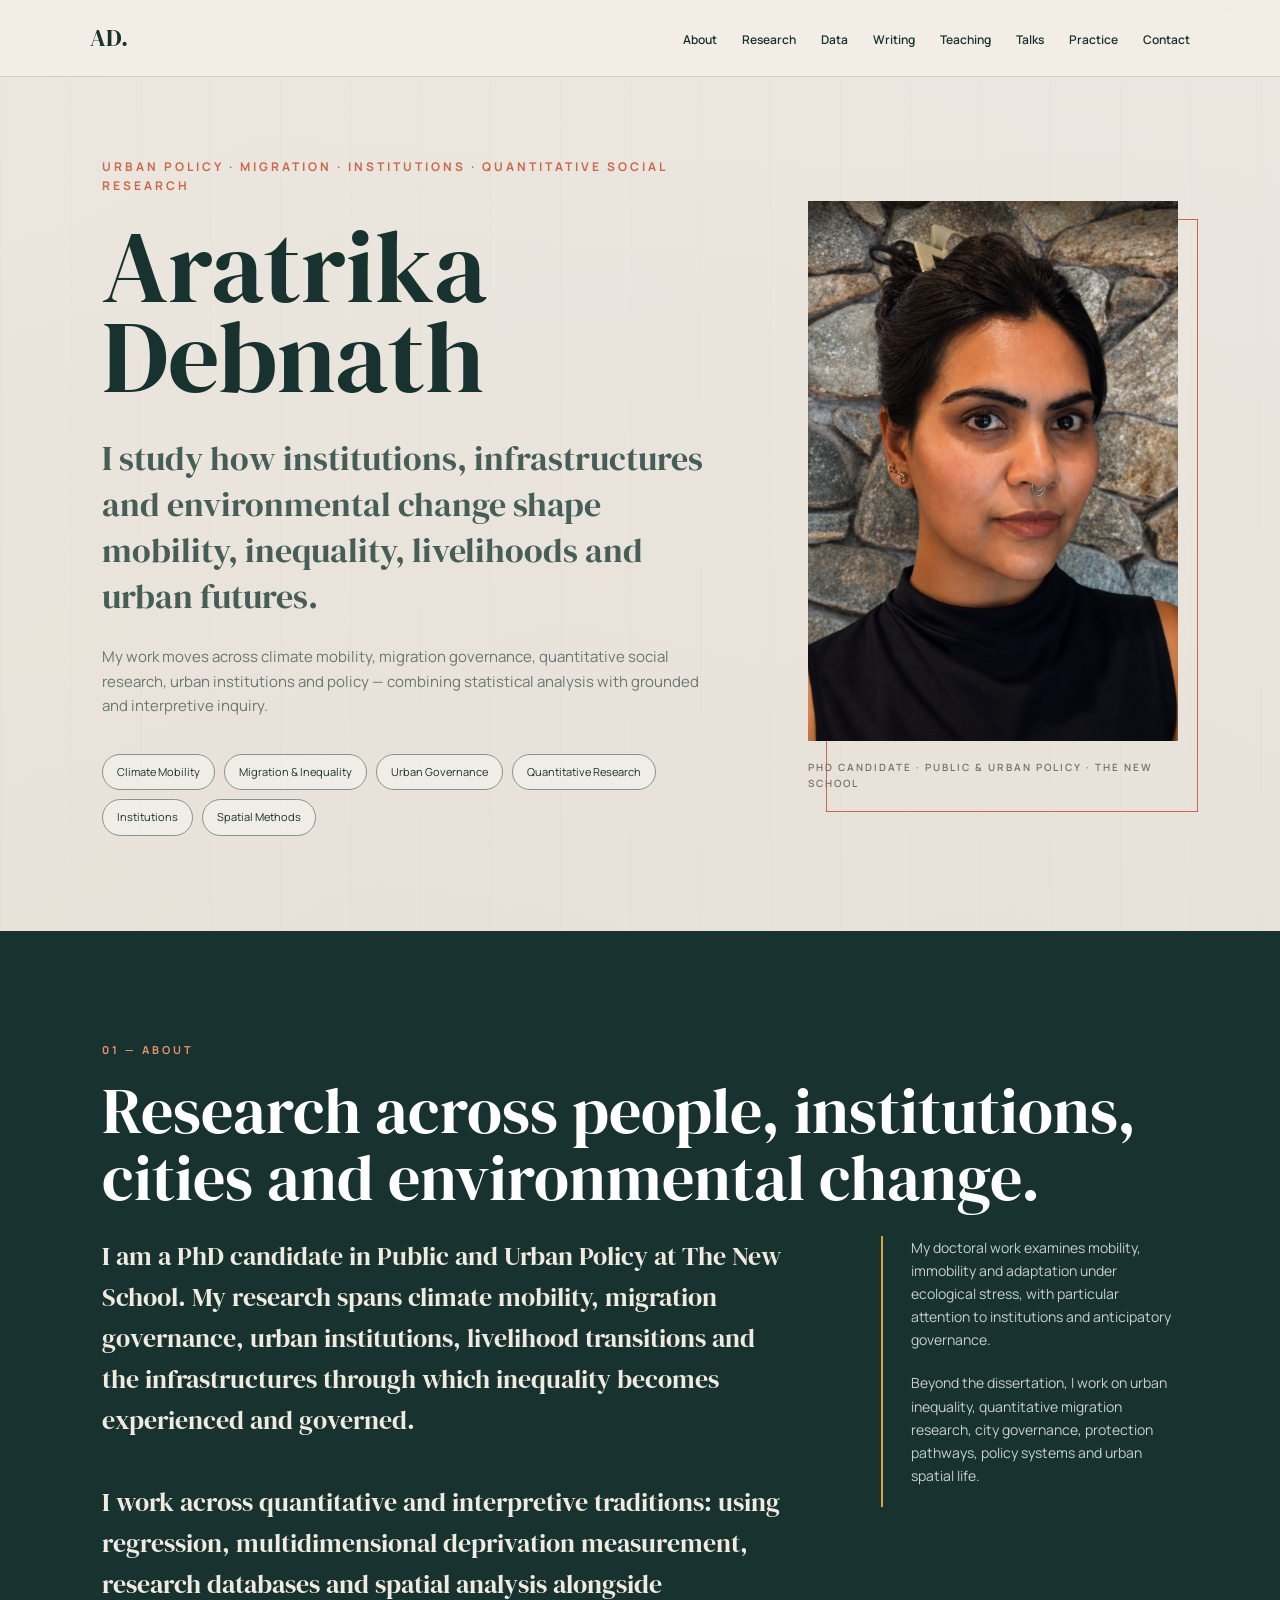
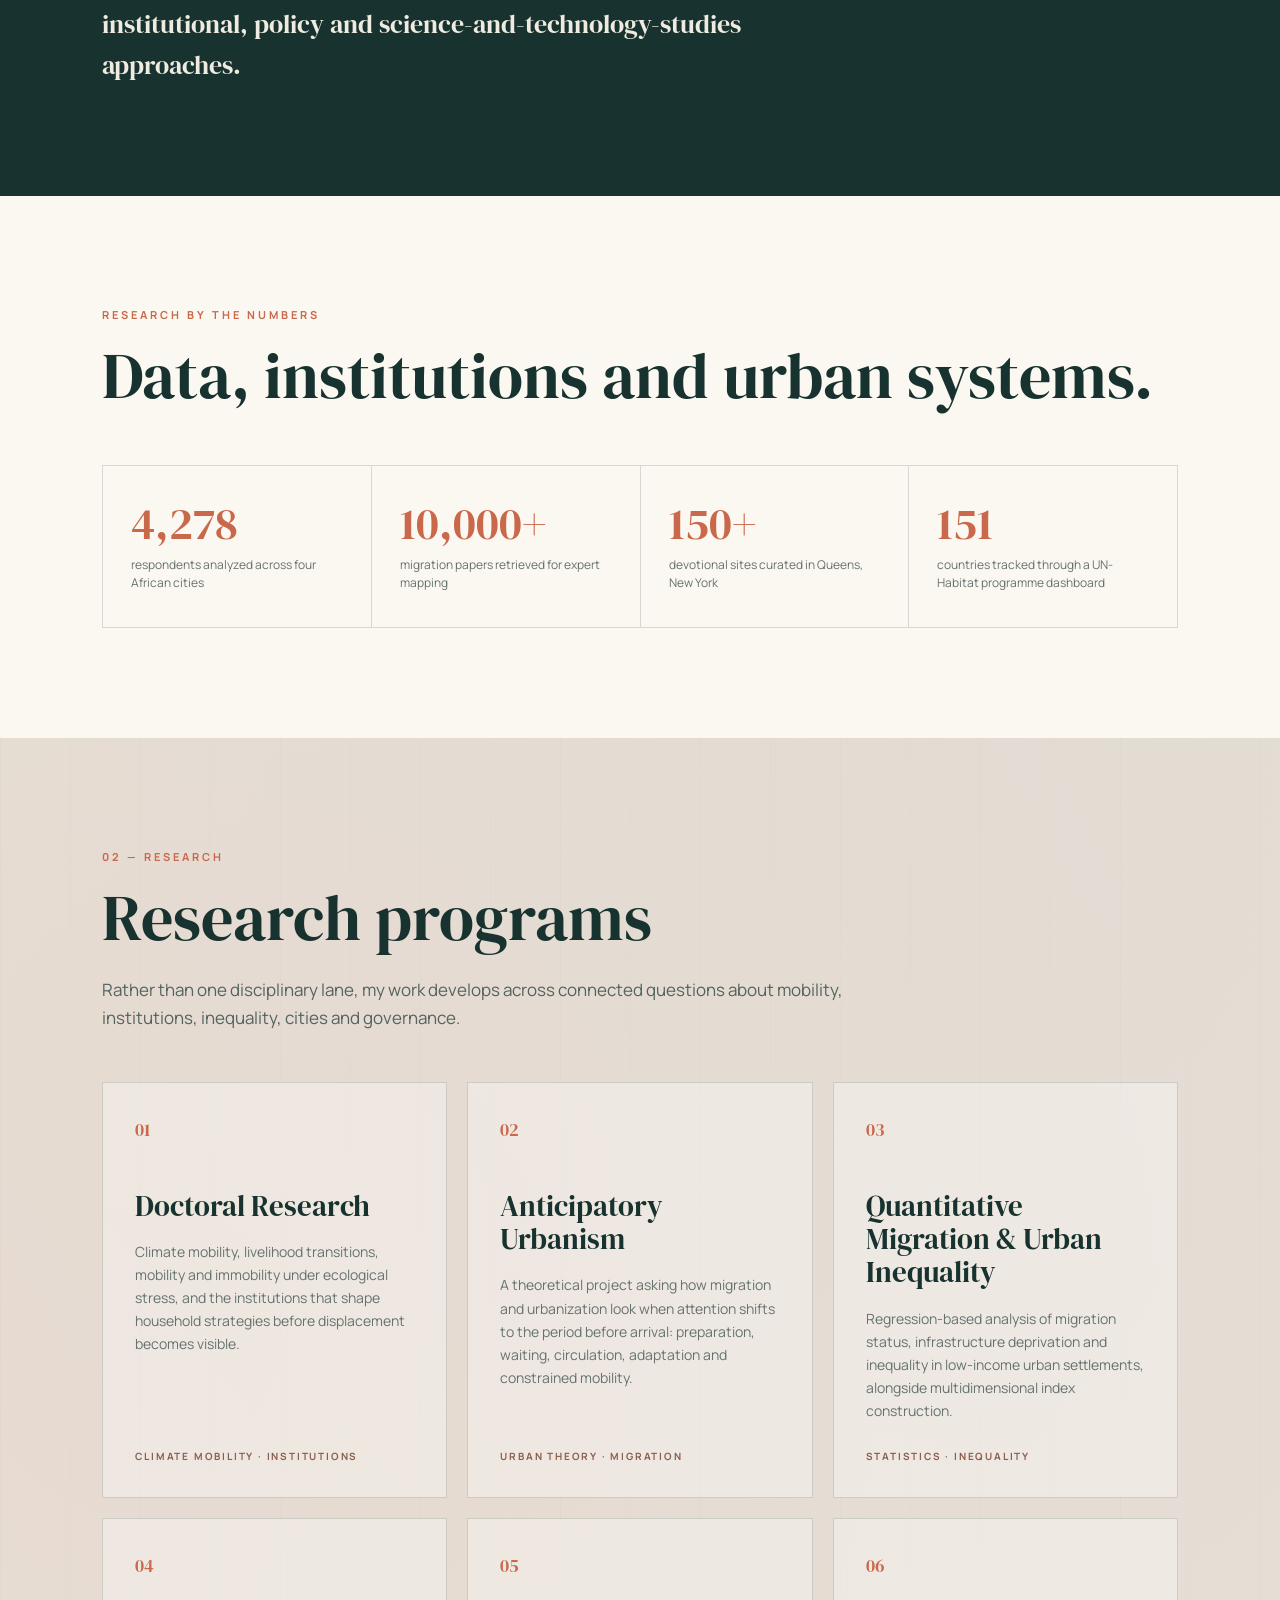
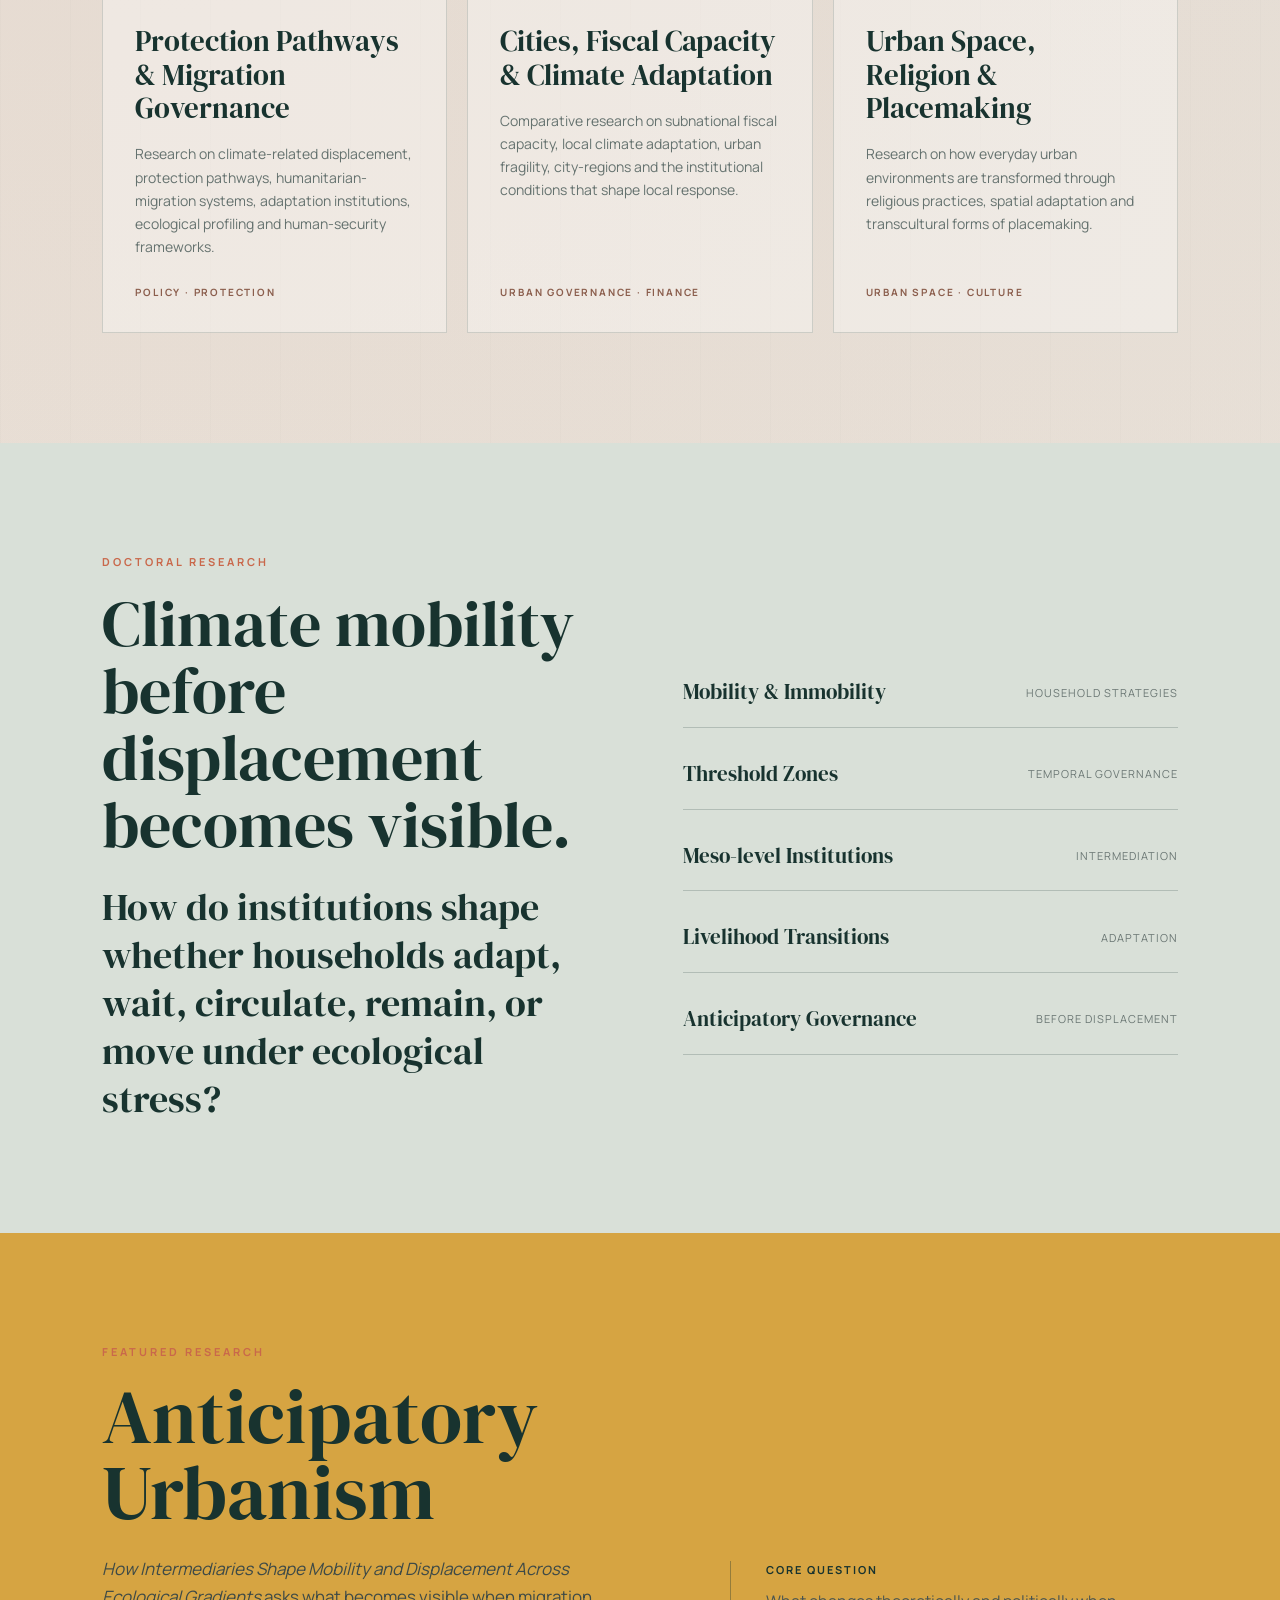
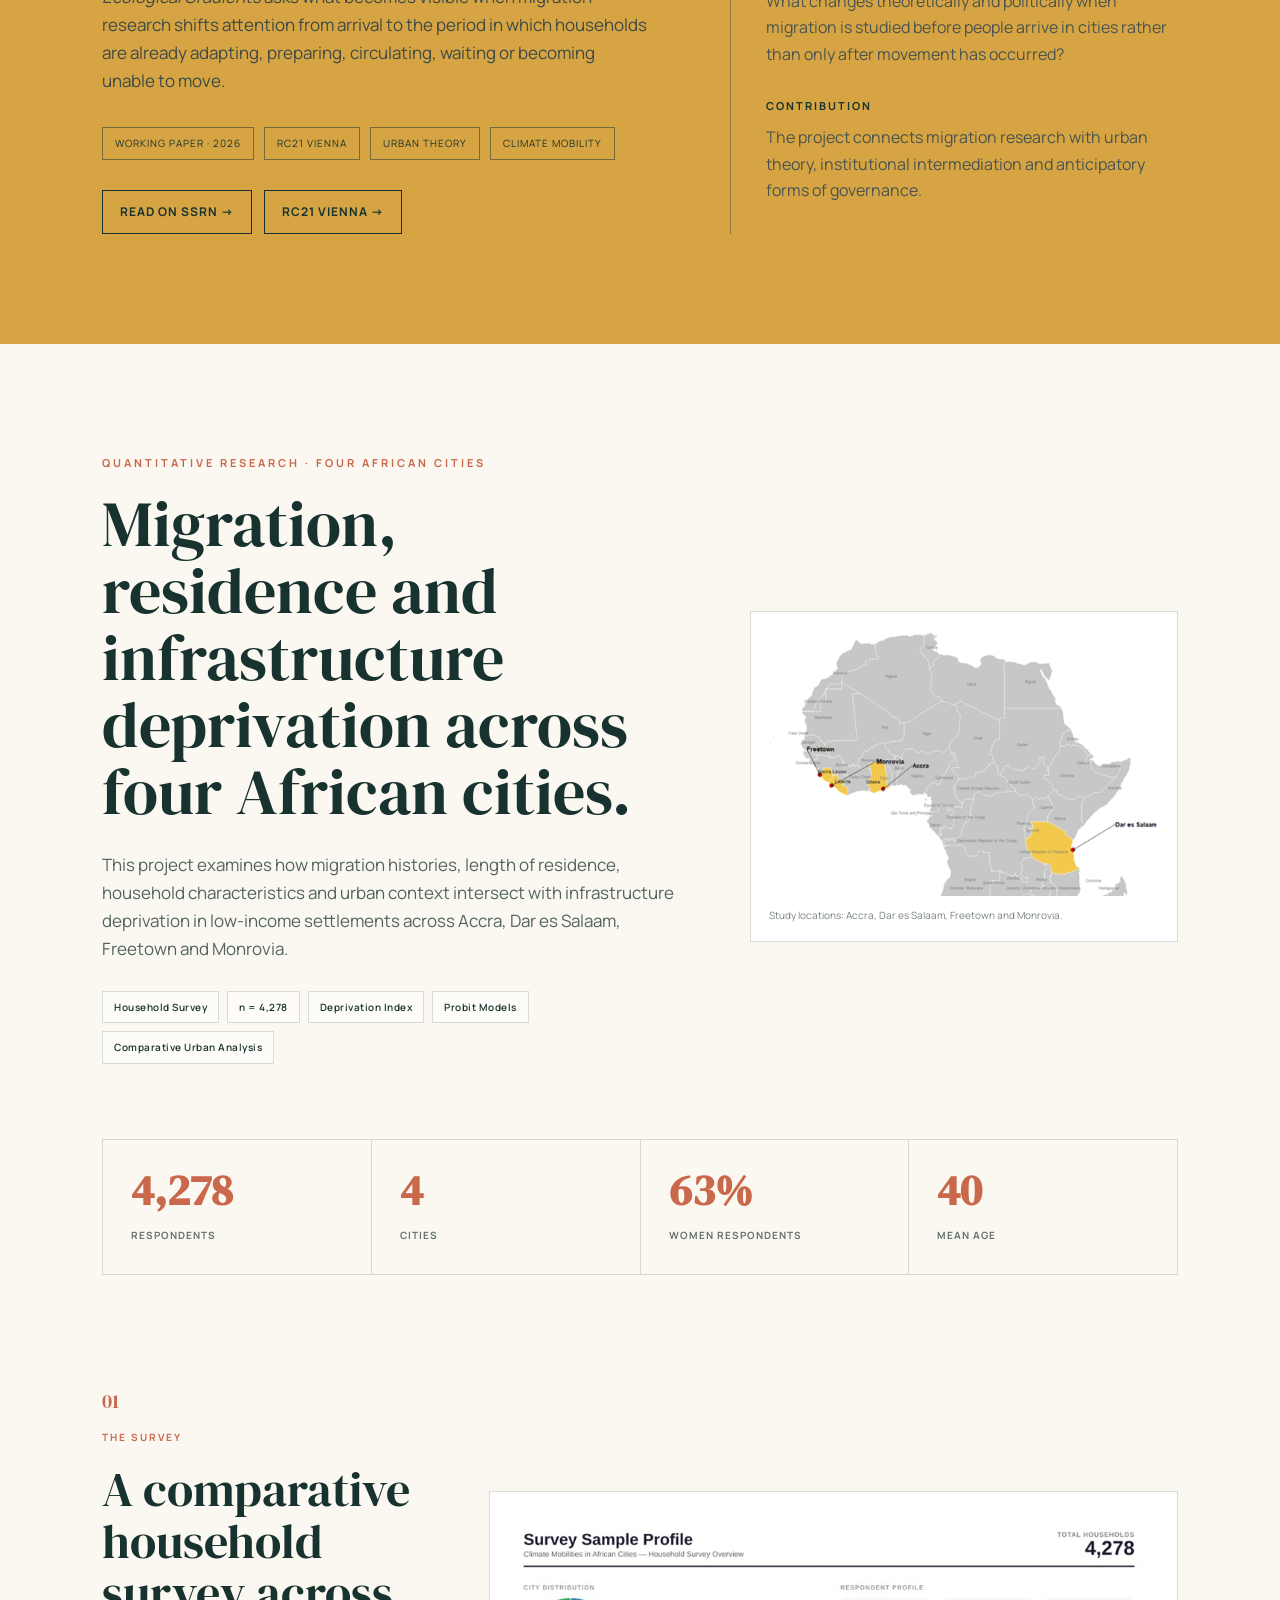
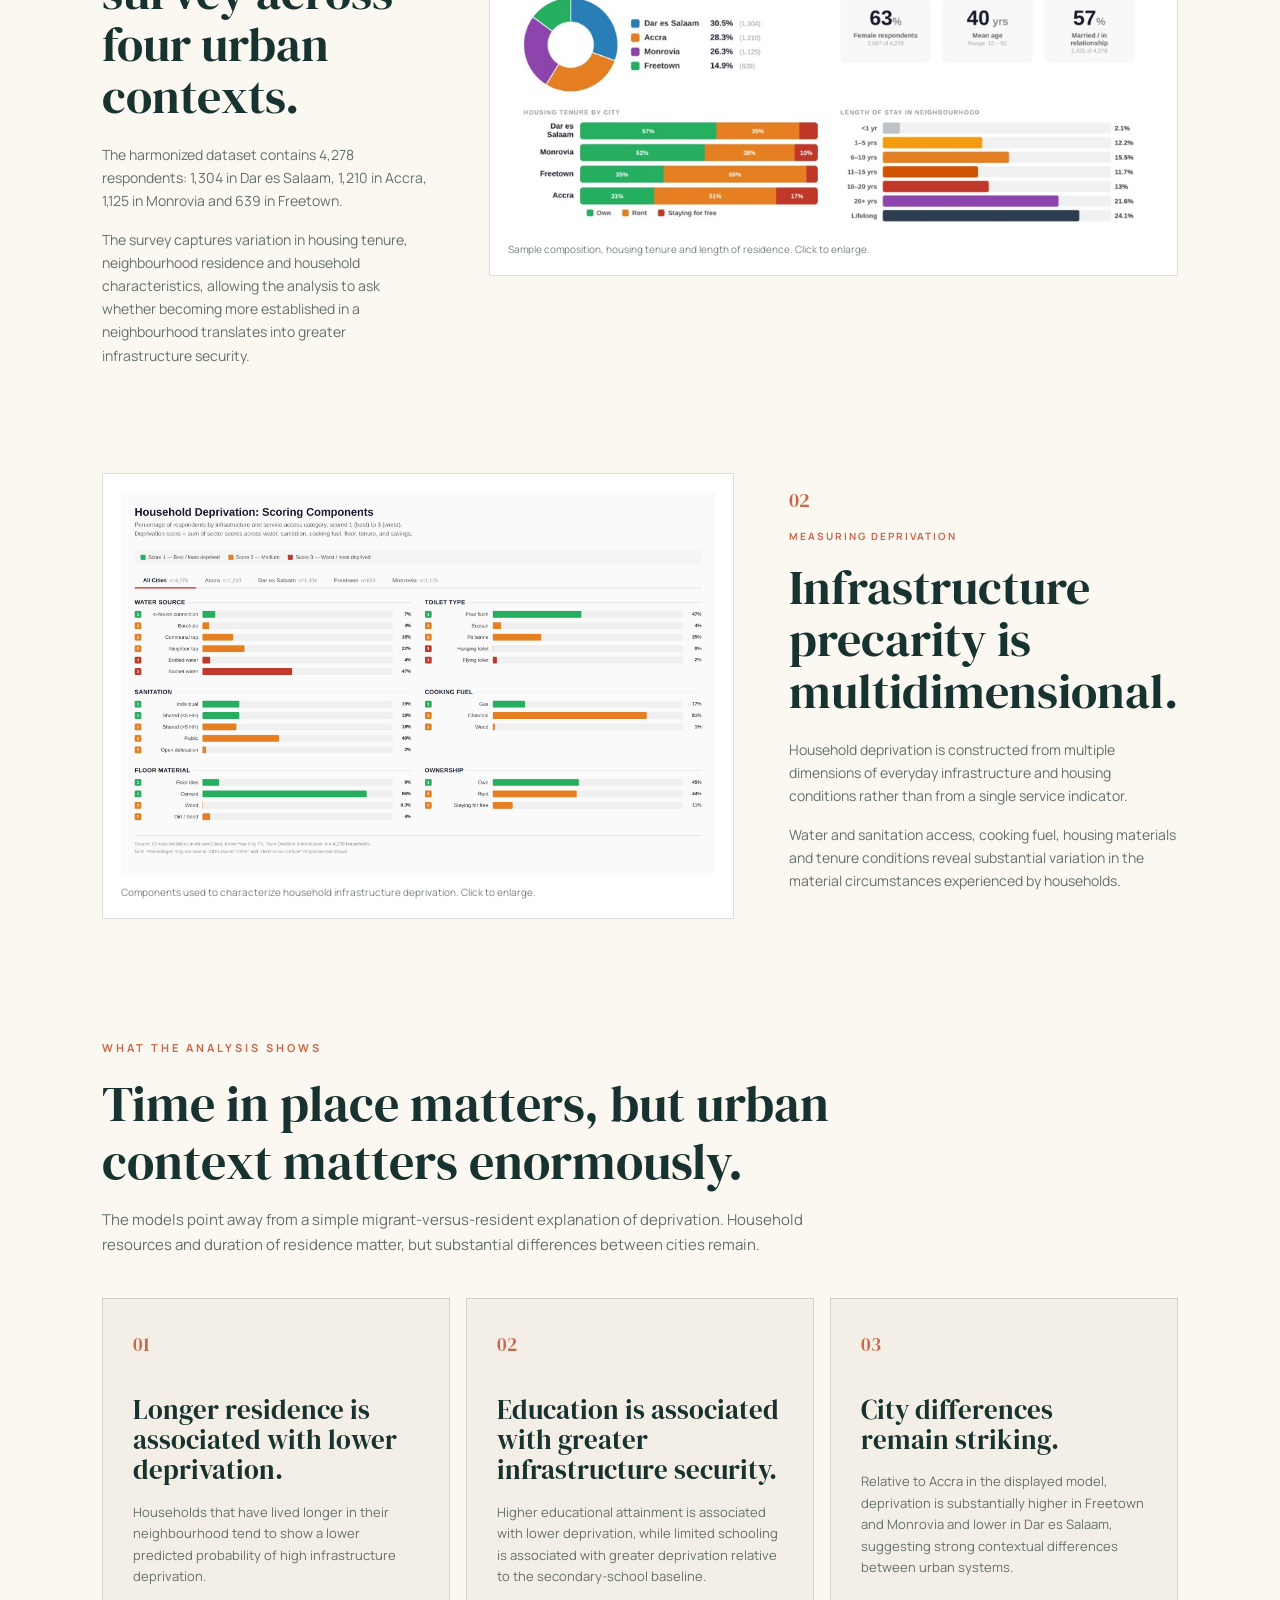
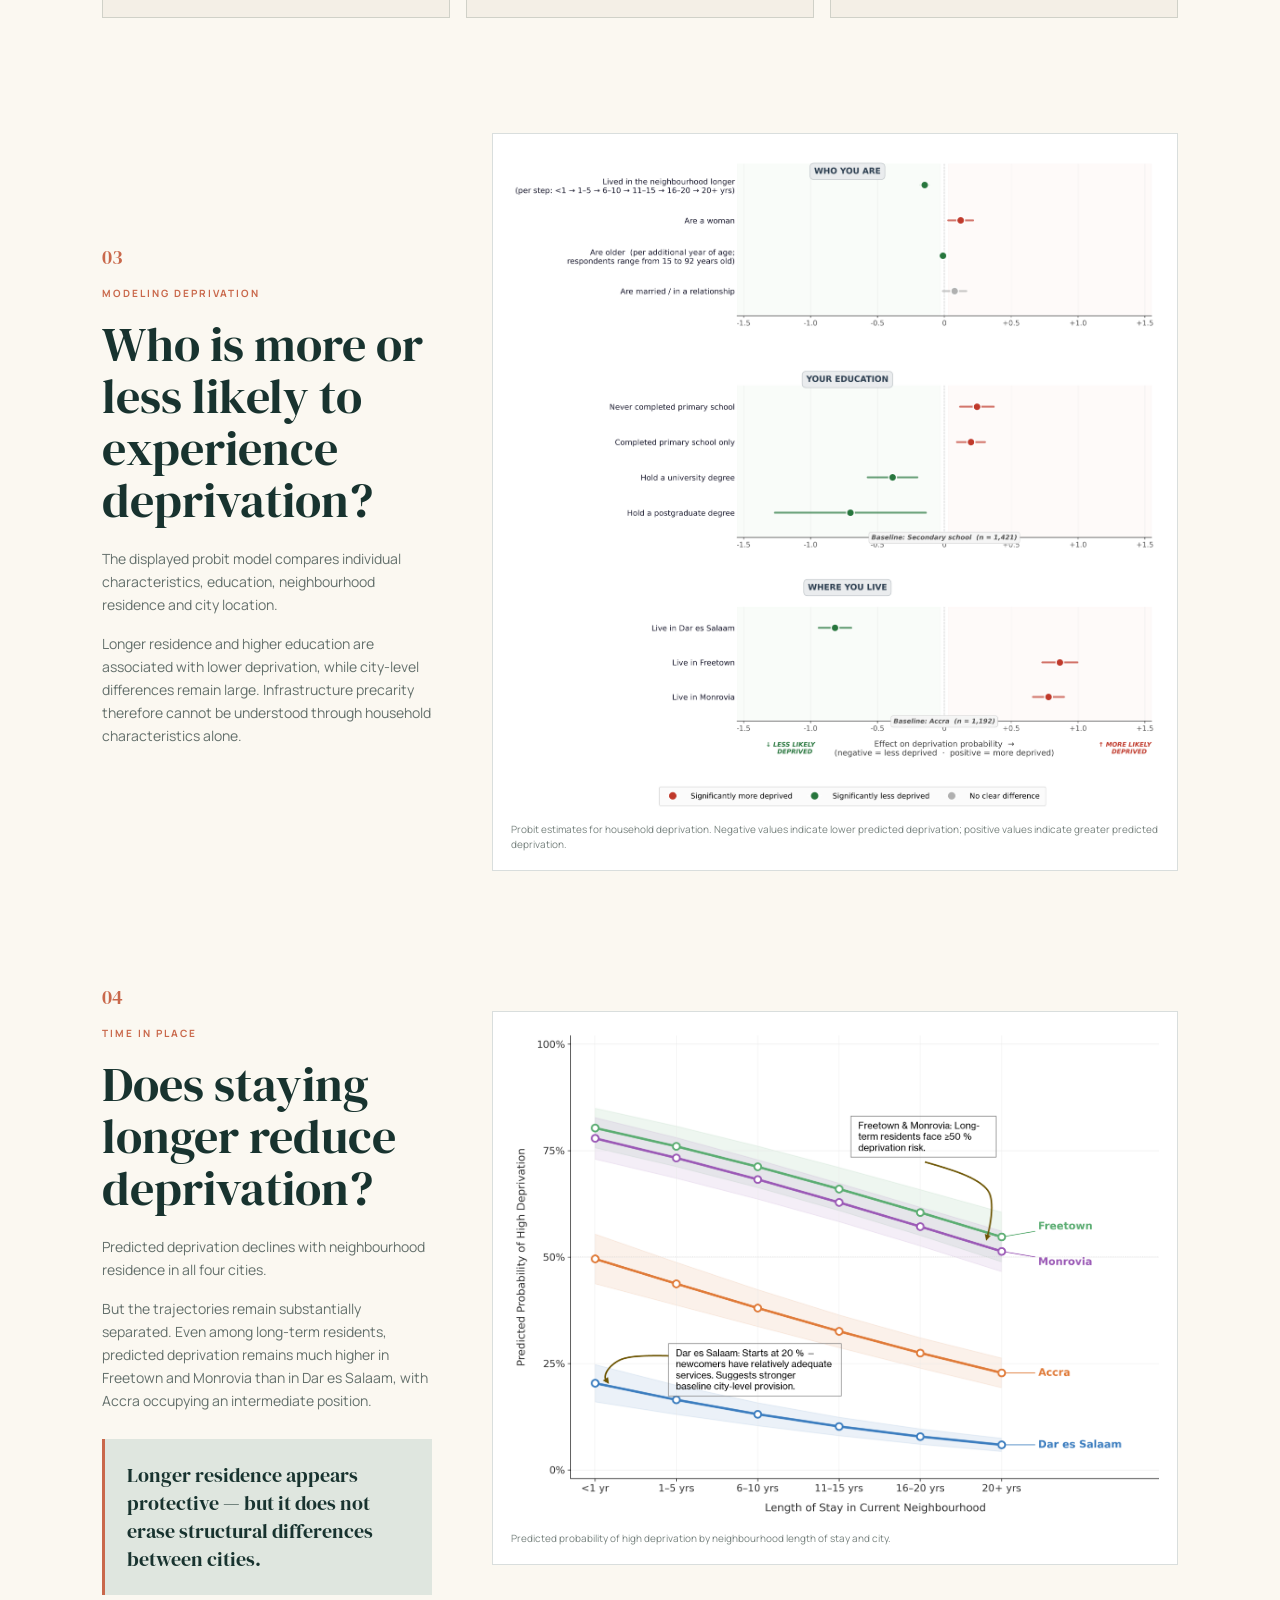
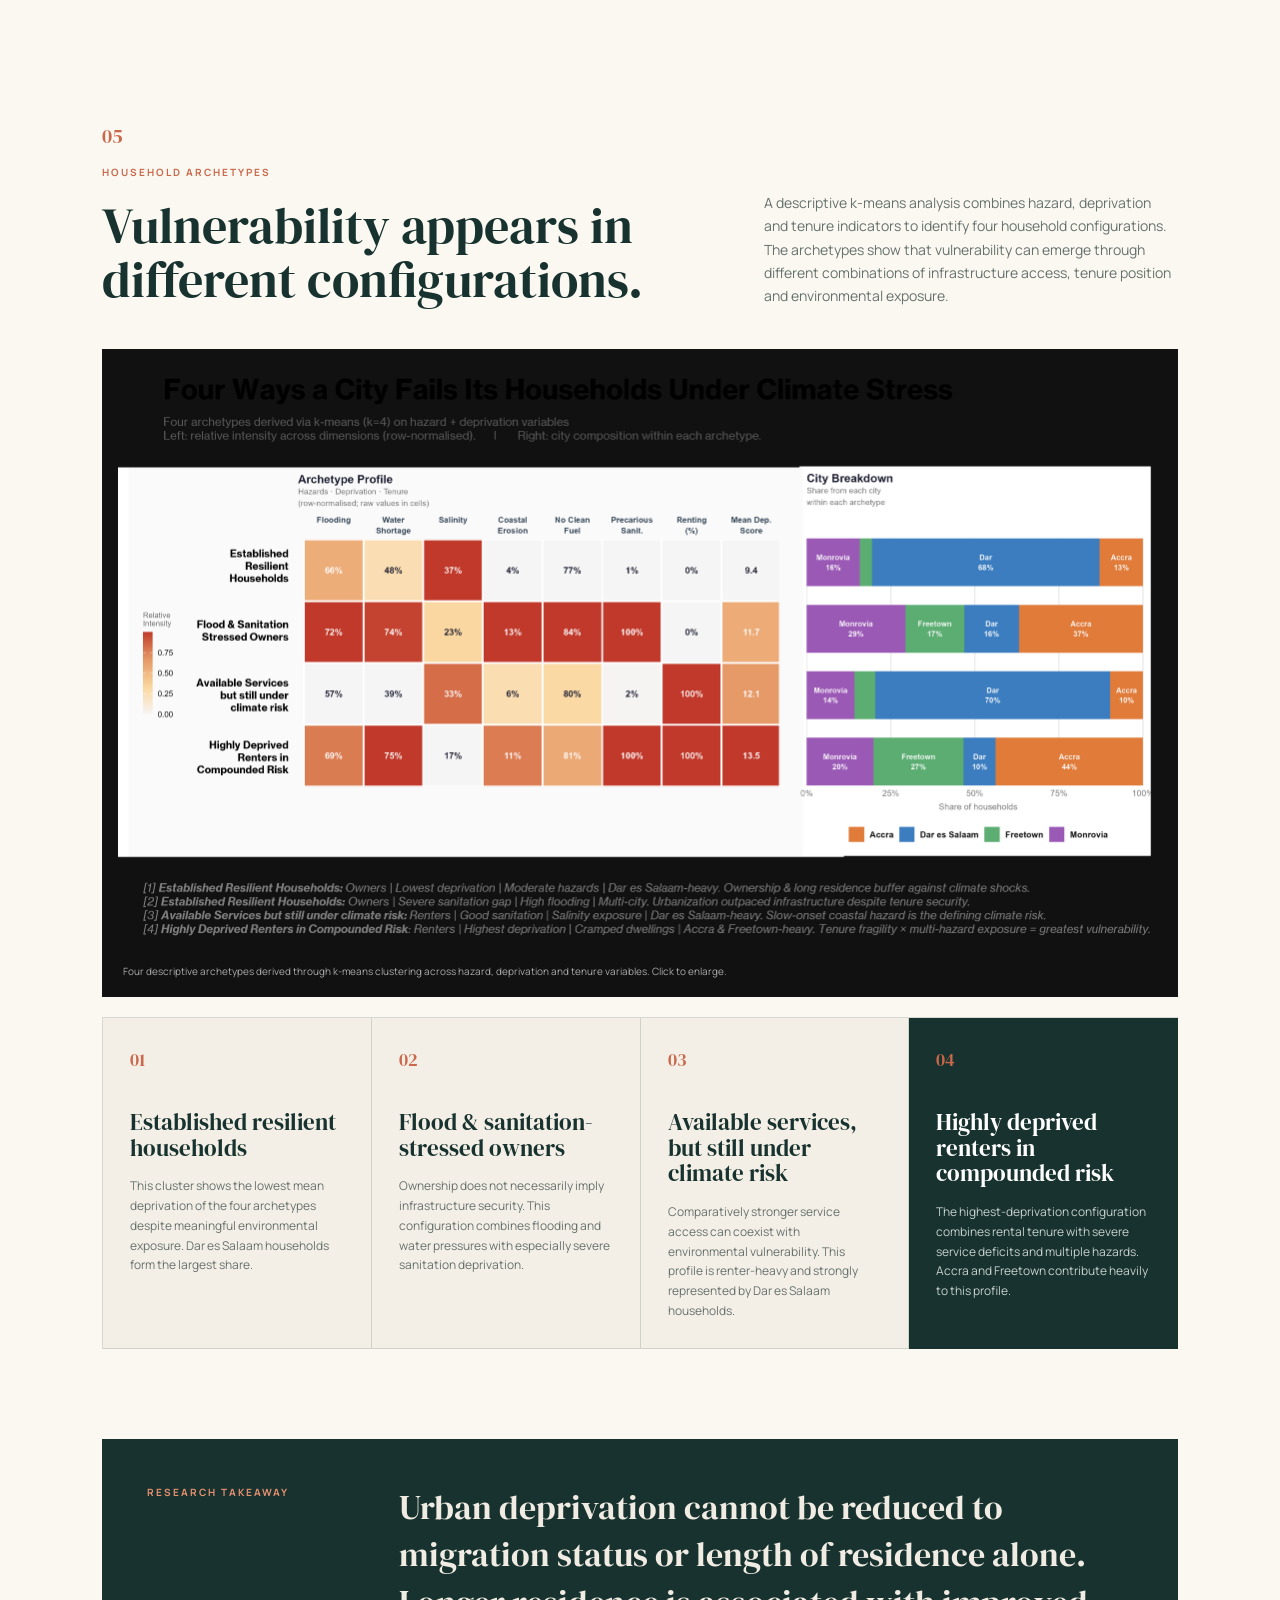
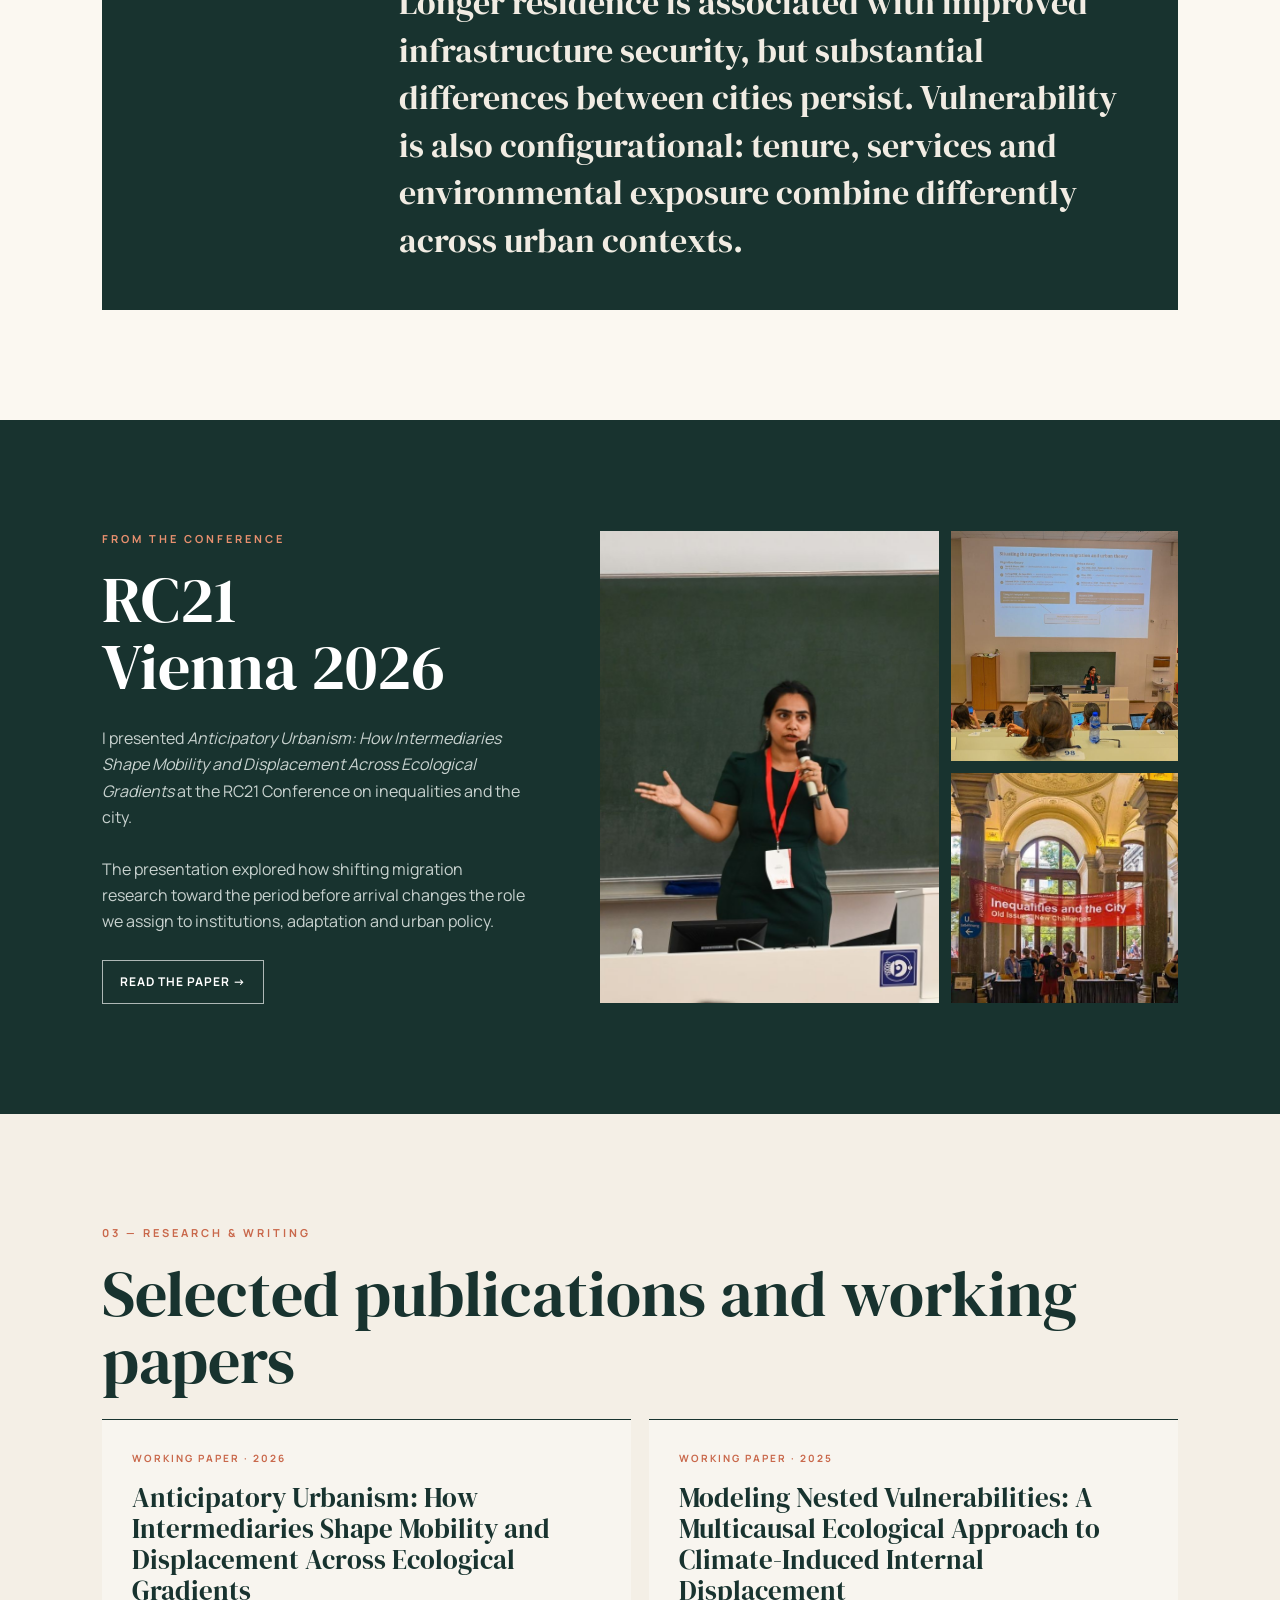
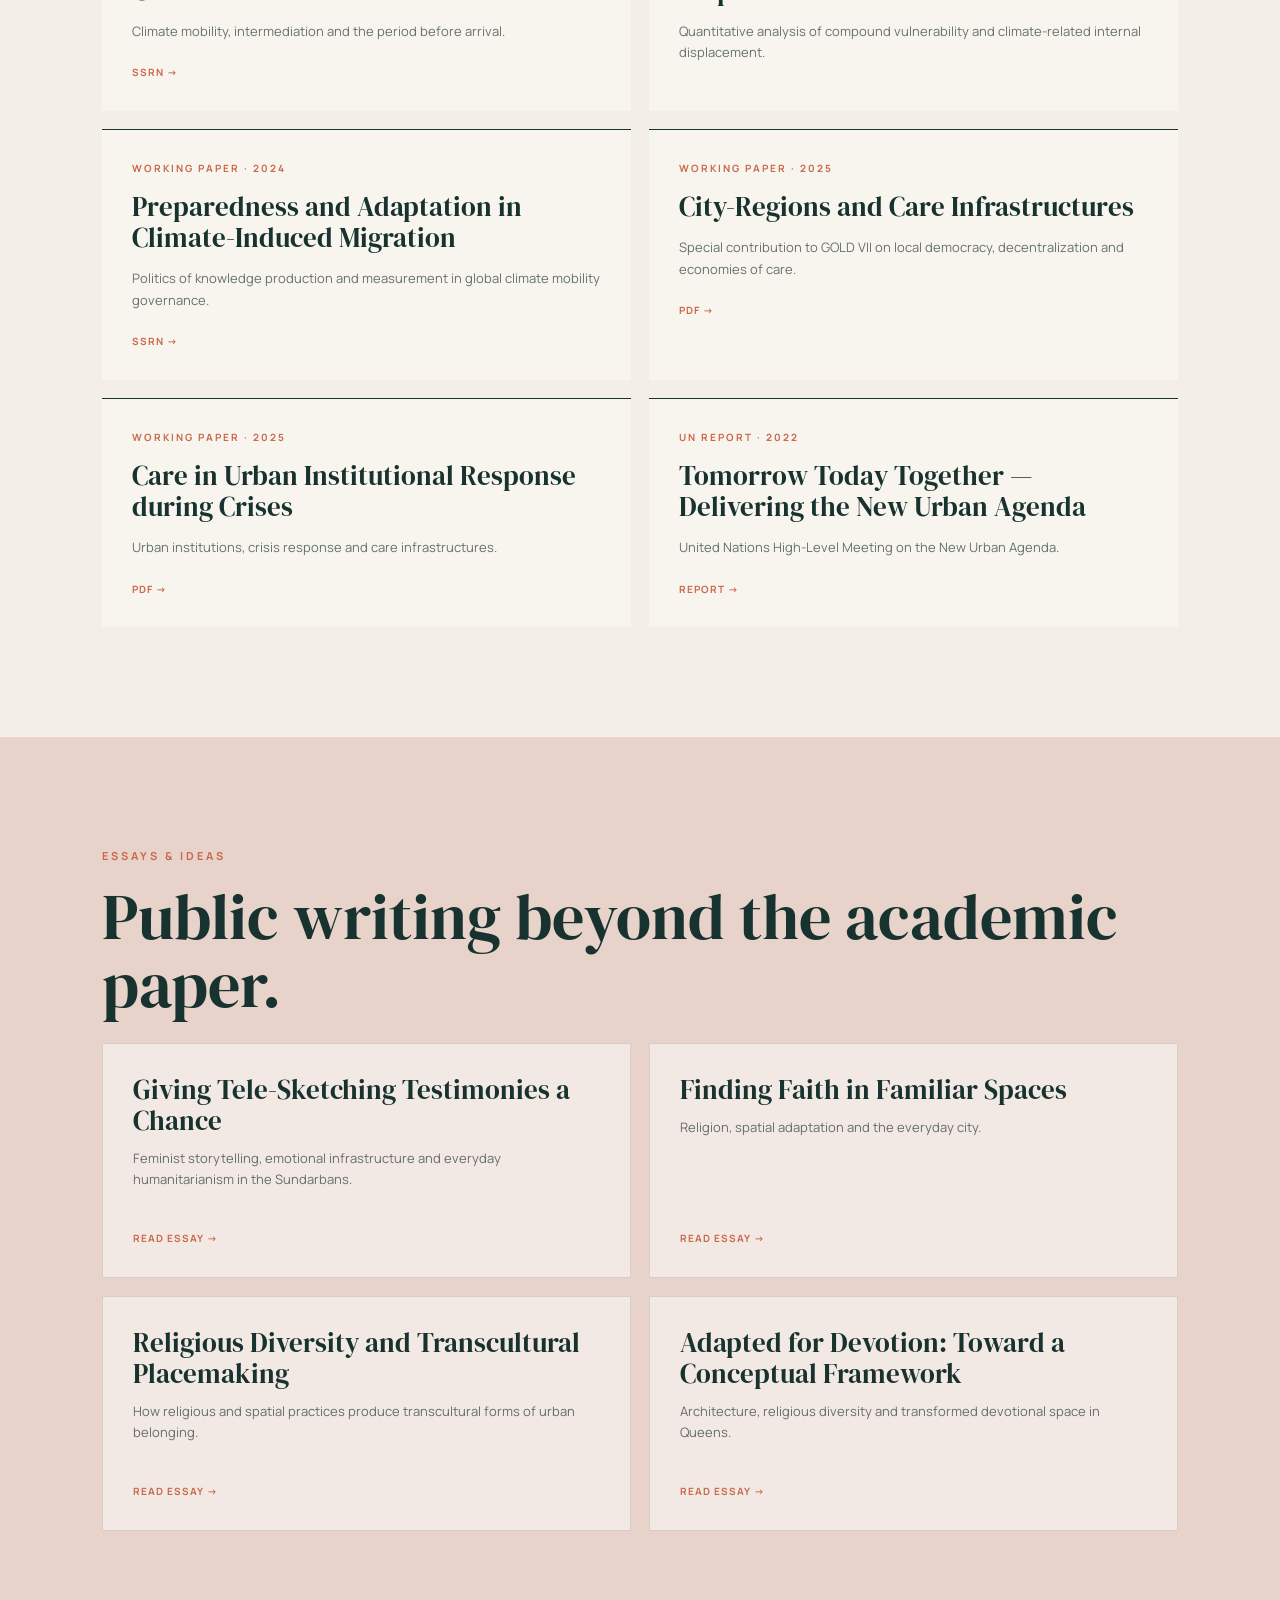
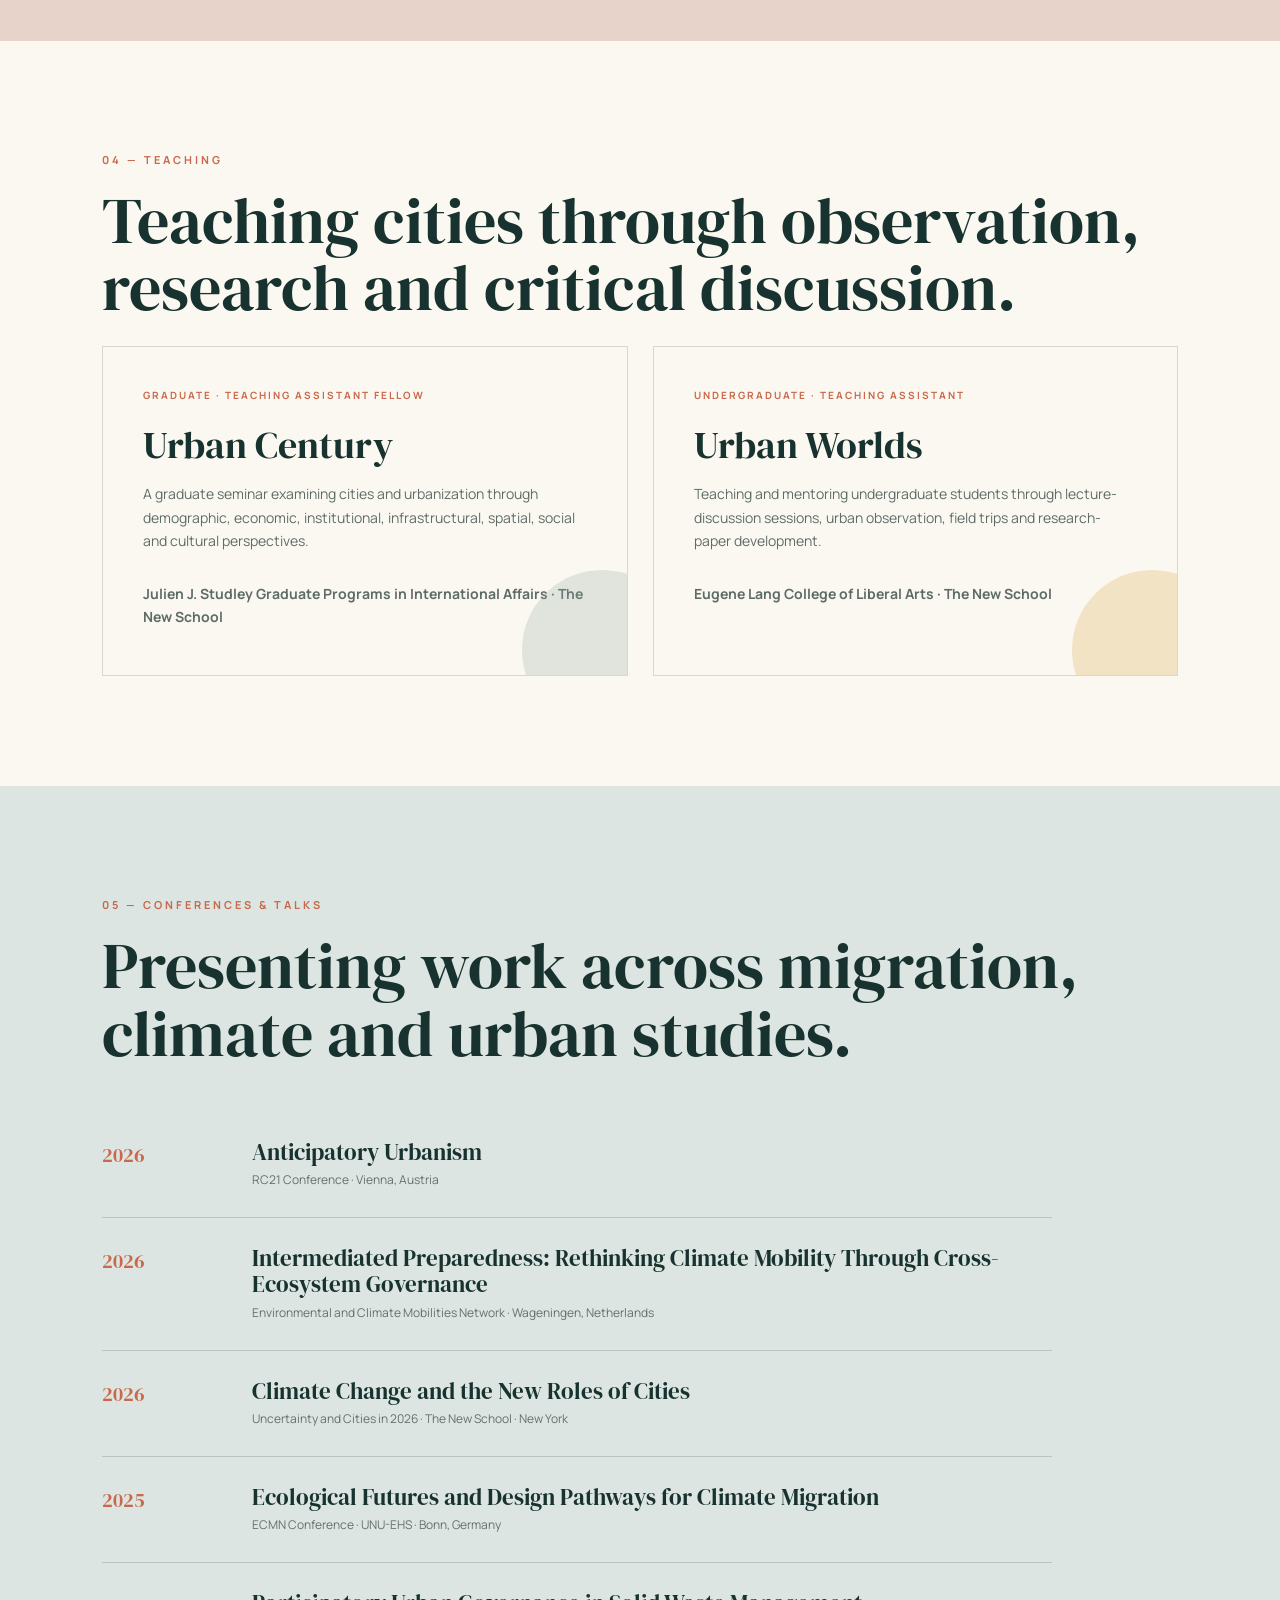
==== commit ae9d912b: "Integrate African Cities research project and visuals" ====
--- a/index.html
+++ b/index.html
@@ -12,9 +12,9 @@
     content="Aratrika Debnath is an urban policy researcher working across climate mobility, migration, institutions, quantitative social research, livelihoods and cities."
 >
 
-<!-- FONTS -->
 <link rel="preconnect" href="https://fonts.googleapis.com">
 <link rel="preconnect" href="https://fonts.gstatic.com" crossorigin>
+
 <link
     href="https://fonts.googleapis.com/css2?family=DM+Serif+Display&family=Manrope:wght@400;500;600;700&display=swap"
     rel="stylesheet"
@@ -23,25 +23,20 @@
 <style>
 
 /* =========================================================
-   1. COLOR + FONT SYSTEM
-   Change these later if you want a different visual palette.
+   COLOR SYSTEM
    ========================================================= */
 
 :root {
-
     --paper: #f4efe6;
     --paper-light: #fbf8f1;
-
     --ink: #18332f;
     --ink-soft: #324c48;
-
     --terracotta: #c9684b;
     --ochre: #d6a442;
     --sage: #91a99f;
     --blue: #7e9fa7;
     --rose: #d4a095;
-
-    --line: rgba(24, 51, 47, 0.16);
+    --line: rgba(24,51,47,.16);
 
     --serif: "DM Serif Display", Georgia, serif;
     --sans: "Manrope", Arial, sans-serif;
@@ -49,7 +44,7 @@
 
 
 /* =========================================================
-   2. GLOBAL
+   GLOBAL
    ========================================================= */
 
 * {
@@ -115,13 +110,14 @@
 
 h1,
 h2,
-h3 {
+h3,
+h4 {
     font-family: var(--serif);
     font-weight: 400;
 }
 
 h2 {
-    font-size: clamp(40px, 5vw, 64px);
+    font-size: clamp(40px,5vw,64px);
     line-height: 1.05;
     margin-bottom: 25px;
 }
@@ -134,17 +130,13 @@
     display: inline-flex;
     align-items: center;
     gap: 8px;
-
     padding: 11px 17px;
-
     border: 1px solid var(--ink);
     text-decoration: none;
-
     font-size: 12px;
     font-weight: 700;
     letter-spacing: 1px;
     text-transform: uppercase;
-
     transition: .2s ease;
 }
 
@@ -165,7 +157,7 @@
 
 
 /* =========================================================
-   3. NAVIGATION
+   NAVIGATION
    ========================================================= */
 
 nav {
@@ -174,7 +166,6 @@
     z-index: 100;
 
     width: 100%;
-
     padding: 18px 7%;
 
     display: flex;
@@ -183,7 +174,6 @@
     gap: 30px;
 
     background: rgba(244,239,230,.94);
-
     border-bottom: 1px solid var(--line);
 
     backdrop-filter: blur(10px);
@@ -198,7 +188,6 @@
     display: flex;
     align-items: center;
     gap: 25px;
-
     list-style: none;
 }
 
@@ -214,7 +203,7 @@
 
 
 /* =========================================================
-   4. HERO
+   HERO
    ========================================================= */
 
 .hero {
@@ -230,40 +219,31 @@
 
 .eyebrow {
     color: var(--terracotta);
-
     text-transform: uppercase;
     letter-spacing: 3px;
-
     font-size: 12px;
     font-weight: 700;
-
     margin-bottom: 25px;
 }
 
 h1 {
-    font-size: clamp(64px, 8vw, 112px);
+    font-size: clamp(64px,8vw,112px);
     line-height: .88;
-
     color: var(--ink);
-
     margin-bottom: 35px;
 }
 
 .hero-text {
     font-family: var(--serif);
-    font-size: clamp(23px, 2.8vw, 34px);
+    font-size: clamp(23px,2.8vw,34px);
     line-height: 1.35;
-
     max-width: 850px;
-
     color: #465d58;
 }
 
 .hero-subtext {
     max-width: 720px;
-
     margin-top: 25px;
-
     font-size: 15px;
     color: #6a7774;
 }
@@ -272,23 +252,16 @@
     display: flex;
     flex-wrap: wrap;
     gap: 9px;
-
     margin-top: 35px;
 }
 
 .tag {
     padding: 8px 14px;
-
     border: 1px solid #84958f;
     border-radius: 30px;
-
     background: rgba(255,255,255,.35);
-
     font-size: 11px;
 }
-
-
-/* HERO PORTRAIT */
 
 .hero-portrait {
     display: flex;
@@ -296,56 +269,44 @@
 }
 
 .portrait-frame {
-    width: min(410px, 100%);
+    width: min(410px,100%);
     position: relative;
 }
 
 .portrait-frame::before {
     content: "";
-
     position: absolute;
-
     width: 100%;
     height: 100%;
-
     top: 18px;
     left: 18px;
-
     border: 1px solid var(--terracotta);
 }
 
 .portrait-frame img {
     position: relative;
-
     width: 100%;
     height: 540px;
-
     object-fit: cover;
     object-position: center top;
-
     display: block;
-
     z-index: 1;
 }
 
 .portrait-caption {
     position: relative;
     z-index: 2;
-
     margin-top: 18px;
-
     color: #7a6f68;
-
     font-size: 10px;
     font-weight: 600;
-
     letter-spacing: 2px;
     text-transform: uppercase;
 }
 
 
 /* =========================================================
-   5. ABOUT
+   ABOUT
    ========================================================= */
 
 .about {
@@ -365,16 +326,13 @@
     display: grid;
     grid-template-columns: 1.4fr .6fr;
     gap: 85px;
-
     align-items: start;
 }
 
 .about-main {
     font-family: var(--serif);
-
-    font-size: clamp(21px, 2vw, 27px);
+    font-size: clamp(21px,2vw,27px);
     line-height: 1.6;
-
     color: #f0ebe1;
 }
 
@@ -391,7 +349,7 @@
 
 
 /* =========================================================
-   6. RESEARCH SNAPSHOT
+   RESEARCH SNAPSHOT
    ========================================================= */
 
 .snapshot {
@@ -402,7 +360,7 @@
     margin-top: 55px;
 
     display: grid;
-    grid-template-columns: repeat(4, 1fr);
+    grid-template-columns: repeat(4,1fr);
 
     border-top: 1px solid var(--line);
     border-left: 1px solid var(--line);
@@ -410,17 +368,14 @@
 
 .stat {
     padding: 35px 28px;
-
     border-right: 1px solid var(--line);
     border-bottom: 1px solid var(--line);
 }
 
 .stat-number {
     font-family: var(--serif);
-
     font-size: 45px;
     color: var(--terracotta);
-
     line-height: 1;
     margin-bottom: 10px;
 }
@@ -433,25 +388,22 @@
 
 
 /* =========================================================
-   7. RESEARCH PROGRAMS
+   RESEARCH PROGRAMS
    ========================================================= */
 
 .research-grid {
     display: grid;
-    grid-template-columns: repeat(3, 1fr);
+    grid-template-columns: repeat(3,1fr);
     gap: 20px;
 }
 
 .research-card {
     min-height: 340px;
-
     display: flex;
     flex-direction: column;
-
     padding: 32px;
 
     border: 1px solid var(--line);
-
     background: rgba(255,255,255,.34);
 
     transition: transform .25s ease, background .25s ease;
@@ -465,9 +417,7 @@
 .research-number {
     font-family: var(--serif);
     font-size: 18px;
-
     color: var(--terracotta);
-
     margin-bottom: 45px;
 }
 
@@ -484,19 +434,16 @@
 .research-category {
     margin-top: auto;
     padding-top: 26px;
-
     color: #8b5e4d;
-
     font-size: 10px;
     font-weight: 700;
-
     letter-spacing: 1.8px;
     text-transform: uppercase;
 }
 
 
 /* =========================================================
-   8. DOCTORAL RESEARCH FEATURE
+   DOCTORAL RESEARCH
    ========================================================= */
 
 .doctoral {
@@ -507,15 +454,13 @@
     display: grid;
     grid-template-columns: 1fr 1fr;
     gap: 85px;
-
     align-items: center;
 }
 
 .big-quote {
     font-family: var(--serif);
-    font-size: clamp(29px, 3vw, 44px);
+    font-size: clamp(29px,3vw,44px);
     line-height: 1.25;
-
     color: var(--ink);
 }
 
@@ -528,9 +473,7 @@
     display: flex;
     justify-content: space-between;
     align-items: center;
-
     padding: 17px 0;
-
     border-bottom: 1px solid rgba(24,51,47,.2);
 }
 
@@ -542,14 +485,13 @@
 .concept span:last-child {
     color: #6b7774;
     font-size: 11px;
-
     text-transform: uppercase;
     letter-spacing: 1px;
 }
 
 
 /* =========================================================
-   9. ANTICIPATORY URBANISM
+   ANTICIPATORY URBANISM
    ========================================================= */
 
 .anticipatory {
@@ -559,30 +501,25 @@
 .feature-grid {
     display: grid;
     grid-template-columns: 1.1fr .9fr;
-
     gap: 80px;
     align-items: end;
 }
 
 .feature-title {
     font-family: var(--serif);
-
-    font-size: clamp(42px, 6vw, 78px);
+    font-size: clamp(42px,6vw,78px);
     line-height: .98;
-
     margin-bottom: 25px;
 }
 
 .feature-description {
     max-width: 720px;
-
     font-size: 17px;
     color: #3e4a47;
 }
 
 .feature-meta {
     margin-top: 32px;
-
     display: flex;
     flex-wrap: wrap;
     gap: 10px;
@@ -590,9 +527,7 @@
 
 .meta-pill {
     border: 1px solid rgba(24,51,47,.5);
-
     padding: 7px 12px;
-
     font-size: 10px;
     text-transform: uppercase;
     letter-spacing: 1px;
@@ -602,7 +537,6 @@
     display: flex;
     flex-wrap: wrap;
     gap: 12px;
-
     margin-top: 30px;
 }
 
@@ -613,9 +547,7 @@
 
 .feature-side strong {
     display: block;
-
     margin-bottom: 9px;
-
     font-size: 11px;
     letter-spacing: 2px;
     text-transform: uppercase;
@@ -628,128 +560,403 @@
 
 
 /* =========================================================
-   10. QUANTITATIVE RESEARCH
+   AFRICAN CITIES
    ========================================================= */
 
 .quantitative {
     background: var(--paper-light);
 }
 
-.quant-grid {
+
+/* Project introduction */
+
+.africa-intro {
     display: grid;
-    grid-template-columns: 1fr 1fr;
-
-    gap: 30px;
-}
-
-.quant-card {
-    border: 1px solid var(--line);
-
-    padding: 38px;
-
-    background: var(--paper);
-}
-
-.quant-card.accent {
-    background: var(--ink);
-    color: white;
-}
-
-.quant-kicker {
-    font-size: 10px;
-    font-weight: 700;
-
-    letter-spacing: 2px;
-    text-transform: uppercase;
-
-    color: var(--terracotta);
-
-    margin-bottom: 20px;
-}
-
-.quant-card.accent .quant-kicker {
-    color: #eaa07e;
-}
-
-.quant-card h3 {
-    font-size: 34px;
-    margin-bottom: 20px;
-}
-
-.quant-card p {
-    color: #5d6a67;
-    font-size: 14px;
-}
-
-.quant-card.accent p {
-    color: #c9d1ce;
-}
-
-.city-list {
-    display: flex;
-    flex-wrap: wrap;
-    gap: 9px;
-
-    margin: 28px 0;
-}
-
-.city {
-    padding: 7px 12px;
-
-    border: 1px solid currentColor;
-
-    border-radius: 30px;
-
-    font-size: 11px;
-}
-
-.metric-row {
-    margin-top: 32px;
-
-    display: grid;
-    grid-template-columns: repeat(3,1fr);
-
-    border-top: 1px solid rgba(255,255,255,.22);
-}
-
-.metric {
-    padding: 22px 15px 0 0;
-}
-
-.metric strong {
-    display: block;
-
-    font-family: var(--serif);
-    font-size: 27px;
-}
-
-.metric span {
-    font-size: 10px;
-    color: #b7c3bf;
-
-    text-transform: uppercase;
-    letter-spacing: 1px;
-}
-
-.method-chips {
-    margin-top: 28px;
-
+    grid-template-columns: 1.15fr .85fr;
+    gap: 70px;
+    align-items: center;
+}
+
+.africa-intro .section-intro {
+    margin-bottom: 0;
+}
+
+.africa-methods {
     display: flex;
     flex-wrap: wrap;
     gap: 8px;
-}
-
-.method-chip {
-    background: rgba(126,159,167,.16);
-
-    padding: 7px 10px;
-
+    margin-top: 28px;
+}
+
+.africa-methods span {
+    padding: 7px 11px;
+    border: 1px solid var(--line);
+    background: rgba(255,255,255,.45);
     font-size: 10px;
+    font-weight: 600;
+    letter-spacing: .5px;
+}
+
+
+/* Map */
+
+.africa-map {
+    padding: 18px;
+    background: white;
+    border: 1px solid var(--line);
+}
+
+.africa-map img {
+    width: 100%;
+    display: block;
+}
+
+.africa-map figcaption,
+.research-visual figcaption,
+.large-model-figure figcaption,
+.tenure-feature figcaption,
+.archetype-figure figcaption {
+    margin-top: 12px;
+    color: #78837f;
+    font-size: 10px;
+    line-height: 1.5;
+}
+
+
+/* Numbers */
+
+.africa-stats {
+    display: grid;
+    grid-template-columns: repeat(4,1fr);
+
+    margin: 75px 0 110px;
+
+    border-top: 1px solid var(--line);
+    border-left: 1px solid var(--line);
+}
+
+.africa-stat {
+    padding: 28px;
+    border-right: 1px solid var(--line);
+    border-bottom: 1px solid var(--line);
+}
+
+.africa-stat strong {
+    display: block;
+    margin-bottom: 9px;
+    color: var(--terracotta);
+    font-family: var(--serif);
+    font-size: 43px;
+    line-height: 1;
+}
+
+.africa-stat span {
+    color: #67736f;
+    font-size: 10px;
+    font-weight: 700;
+    letter-spacing: 1px;
+    text-transform: uppercase;
+}
+
+
+/* Survey and deprivation visual stories */
+
+.research-visual {
+    display: grid;
+    grid-template-columns: .65fr 1.35fr;
+    gap: 55px;
+    align-items: center;
+    margin: 90px 0;
+}
+
+.research-visual.reverse {
+    grid-template-columns: 1.3fr .7fr;
+}
+
+.research-visual.reverse figure {
+    order: 1;
+}
+
+.research-visual.reverse .visual-copy {
+    order: 2;
+}
+
+.visual-number {
+    margin-bottom: 11px;
+    color: var(--terracotta);
+    font-family: var(--serif);
+    font-size: 20px;
+}
+
+.visual-kicker {
+    margin-bottom: 18px;
+    color: var(--terracotta);
+    font-size: 10px;
+    font-weight: 700;
+    letter-spacing: 2px;
+    text-transform: uppercase;
+}
+
+.visual-copy h3,
+.model-copy h3,
+.tenure-copy h3 {
+    margin-bottom: 20px;
+    font-size: clamp(31px,4vw,48px);
+    line-height: 1.08;
+}
+
+.visual-copy p,
+.model-copy p,
+.tenure-copy p {
+    margin-bottom: 16px;
+    color: #64706c;
+    font-size: 14px;
+}
+
+.research-visual figure {
+    padding: 18px;
+    background: white;
+    border: 1px solid var(--line);
+}
+
+.research-visual img {
+    width: 100%;
+    display: block;
+}
+
+
+/* Findings */
+
+.findings-heading {
+    max-width: 900px;
+    margin: 120px 0 40px;
+}
+
+.findings-heading h3 {
+    max-width: 800px;
+    margin-bottom: 18px;
+    font-size: clamp(33px,4vw,50px);
+}
+
+.findings-heading p {
+    max-width: 720px;
+    color: #64706c;
+    font-size: 15px;
+}
+
+.finding-grid {
+    display: grid;
+    grid-template-columns: repeat(3,1fr);
+    gap: 16px;
+    margin-bottom: 115px;
+}
+
+.finding-card {
+    min-height: 300px;
+    padding: 30px;
+    background: var(--paper);
+    border: 1px solid var(--line);
+}
+
+.finding-number {
+    margin-bottom: 35px;
+    color: var(--terracotta);
+    font-family: var(--serif);
+    font-size: 19px;
+}
+
+.finding-card h4 {
+    margin-bottom: 16px;
+    font-size: 27px;
+    line-height: 1.12;
+}
+
+.finding-card p {
+    color: #64706c;
+    font-size: 13px;
+}
+
+
+/* Probit */
+
+.model-section {
+    display: grid;
+    grid-template-columns: .65fr 1.35fr;
+    gap: 60px;
+    align-items: center;
+    margin: 100px 0;
+}
+
+.large-model-figure {
+    padding: 18px;
+    background: white;
+    border: 1px solid var(--line);
+}
+
+.large-model-figure img {
+    width: 100%;
+    display: block;
+}
+
+
+/* Length of residence */
+
+.tenure-feature {
+    display: grid;
+    grid-template-columns: .65fr 1.35fr;
+    gap: 60px;
+    align-items: center;
+    margin: 110px 0;
+}
+
+.tenure-feature figure {
+    padding: 18px;
+    background: white;
+    border: 1px solid var(--line);
+}
+
+.tenure-feature figure img {
+    width: 100%;
+    display: block;
+}
+
+.tenure-highlight {
+    margin-top: 27px;
+    padding: 22px;
+    background: #dfe6df;
+    border-left: 3px solid var(--terracotta);
+
+    color: var(--ink);
+    font-family: var(--serif);
+    font-size: 20px;
+    line-height: 1.4;
+}
+
+
+/* Archetypes */
+
+.archetype-feature {
+    margin-top: 125px;
+}
+
+.archetype-heading {
+    display: grid;
+    grid-template-columns: 1fr .7fr;
+    gap: 70px;
+    align-items: end;
+    margin-bottom: 42px;
+}
+
+.archetype-heading h3 {
+    font-size: clamp(33px,4vw,50px);
+    line-height: 1.08;
+}
+
+.archetype-heading > p {
+    color: #65716d;
+    font-size: 14px;
+}
+
+.archetype-figure {
+    padding: 15px;
+    background: #111;
+    border: 1px solid var(--line);
+}
+
+.archetype-figure img {
+    width: 100%;
+    display: block;
+}
+
+.archetype-figure figcaption {
+    padding: 9px 5px 2px;
+    color: #aaa;
+}
+
+.archetype-grid {
+    display: grid;
+    grid-template-columns: repeat(4,1fr);
+
+    margin-top: 20px;
+
+    border-top: 1px solid var(--line);
+    border-left: 1px solid var(--line);
+}
+
+.archetype-card {
+    min-height: 315px;
+    padding: 27px;
+
+    background: var(--paper);
+
+    border-right: 1px solid var(--line);
+    border-bottom: 1px solid var(--line);
+}
+
+.archetype-card > span {
+    display: block;
+    margin-bottom: 35px;
+    color: var(--terracotta);
+    font-family: var(--serif);
+    font-size: 18px;
+}
+
+.archetype-card h4 {
+    margin-bottom: 15px;
+    font-size: 23px;
+    line-height: 1.12;
+}
+
+.archetype-card p {
+    color: #66716e;
+    font-size: 12px;
+}
+
+.archetype-card.emphasis {
+    background: var(--ink);
+}
+
+.archetype-card.emphasis h4 {
+    color: white;
+}
+
+.archetype-card.emphasis p {
+    color: #c7d0cd;
+}
+
+
+/* Takeaway */
+
+.africa-takeaway {
+    display: grid;
+    grid-template-columns: .22fr .78fr;
+    gap: 45px;
+
+    margin-top: 90px;
+    padding: 45px;
+
+    background: var(--ink);
+    color: white;
+}
+
+.takeaway-label {
+    color: #e8906f;
+    font-size: 10px;
+    font-weight: 700;
+    letter-spacing: 2px;
+    text-transform: uppercase;
+}
+
+.africa-takeaway p {
+    color: #f1ece3;
+    font-family: var(--serif);
+    font-size: clamp(23px,3vw,34px);
+    line-height: 1.4;
 }
 
 
 /* =========================================================
-   11. RC21 VIENNA FEATURE
+   RC21 VIENNA
    ========================================================= */
 
 .rc21 {
@@ -768,39 +975,27 @@
 .rc21-grid {
     display: grid;
     grid-template-columns: .85fr 1.15fr;
-
     gap: 70px;
     align-items: center;
 }
 
 .rc21-copy p {
     color: #c8d2cf;
-
     margin-bottom: 25px;
-
     max-width: 550px;
 }
-
-
-/* PHOTO COLLAGE */
 
 .photo-collage {
     display: grid;
-
     grid-template-columns: 1.2fr .8fr;
     grid-template-rows: 230px 230px;
-
     gap: 12px;
 }
 
 .photo-slot {
     position: relative;
-
     overflow: hidden;
-
-    background:
-        linear-gradient(135deg, #c86b4c, #d5a443);
-
+    background: linear-gradient(135deg,#c86b4c,#d5a443);
     min-height: 180px;
 }
 
@@ -811,38 +1006,13 @@
 .photo-slot img {
     width: 100%;
     height: 100%;
-
     object-fit: cover;
-
     display: block;
 }
 
-.photo-slot span {
-    display: none;
-}
-
-.photo-slot.missing span {
-    display: flex;
-
-    width: 100%;
-    height: 100%;
-
-    justify-content: center;
-    align-items: center;
-
-    text-align: center;
-
-    padding: 25px;
-
-    font-family: var(--serif);
-    font-size: 25px;
-
-    color: white;
-}
-
 
 /* =========================================================
-   12. PUBLICATIONS
+   PUBLICATIONS
    ========================================================= */
 
 .publications {
@@ -852,27 +1022,21 @@
 .publication-grid {
     display: grid;
     grid-template-columns: repeat(2,1fr);
-
     gap: 18px;
 }
 
 .pub-card {
     padding: 30px;
-
     border-top: 1px solid var(--ink);
-
     background: rgba(255,255,255,.35);
 }
 
 .pub-type {
     color: var(--terracotta);
-
     font-size: 10px;
     font-weight: 700;
-
     letter-spacing: 2px;
     text-transform: uppercase;
-
     margin-bottom: 15px;
 }
 
@@ -888,26 +1052,22 @@
 
 .pub-links {
     margin-top: 22px;
-
     display: flex;
     gap: 18px;
 }
 
 .pub-links a {
     text-decoration: none;
-
     font-size: 10px;
     font-weight: 700;
-
     letter-spacing: 1px;
     text-transform: uppercase;
-
     color: var(--terracotta);
 }
 
 
 /* =========================================================
-   13. ESSAYS
+   ESSAYS
    ========================================================= */
 
 .essays {
@@ -917,7 +1077,6 @@
 .essay-grid {
     display: grid;
     grid-template-columns: repeat(2,1fr);
-
     gap: 18px;
 }
 
@@ -930,7 +1089,6 @@
     padding: 30px;
 
     background: rgba(255,255,255,.5);
-
     border: 1px solid rgba(24,51,47,.14);
 }
 
@@ -947,21 +1105,17 @@
 .essay-card a {
     margin-top: auto;
     padding-top: 22px;
-
     text-decoration: none;
-
     color: var(--terracotta);
-
     font-size: 10px;
     font-weight: 700;
-
     letter-spacing: 1px;
     text-transform: uppercase;
 }
 
 
 /* =========================================================
-   14. TEACHING
+   TEACHING
    ========================================================= */
 
 .teaching {
@@ -971,36 +1125,26 @@
 .teaching-grid {
     display: grid;
     grid-template-columns: repeat(2,1fr);
-
     gap: 25px;
 }
 
 .teaching-card {
     position: relative;
-
     min-height: 330px;
-
     padding: 40px;
-
     border: 1px solid var(--line);
-
     overflow: hidden;
 }
 
 .teaching-card::after {
     content: "";
-
     position: absolute;
     right: -55px;
     bottom: -55px;
-
     width: 160px;
     height: 160px;
-
     border-radius: 50%;
-
     background: var(--sage);
-
     opacity: .25;
 }
 
@@ -1010,37 +1154,32 @@
 
 .course-level {
     color: var(--terracotta);
-
     font-size: 10px;
     font-weight: 700;
-
     text-transform: uppercase;
     letter-spacing: 2px;
 }
 
 .teaching-card h3 {
     font-size: 38px;
-
     margin: 20px 0 15px;
 }
 
 .teaching-card p {
     max-width: 520px;
-
     font-size: 14px;
     color: #5e6c68;
 }
 
 .course-school {
     margin-top: 30px;
-
     font-size: 11px;
     font-weight: 700;
 }
 
 
 /* =========================================================
-   15. TALKS
+   TALKS
    ========================================================= */
 
 .talks {
@@ -1049,31 +1188,25 @@
 
 .timeline {
     max-width: 950px;
-
     margin-top: 45px;
 }
 
 .timeline-item {
     display: grid;
     grid-template-columns: 120px 1fr;
-
     gap: 30px;
-
     padding: 27px 0;
-
     border-bottom: 1px solid rgba(24,51,47,.18);
 }
 
 .timeline-year {
     color: var(--terracotta);
-
     font-family: var(--serif);
     font-size: 20px;
 }
 
 .timeline-item h3 {
     font-size: 23px;
-
     margin-bottom: 5px;
 }
 
@@ -1084,7 +1217,7 @@
 
 
 /* =========================================================
-   16. RESEARCH IN PRACTICE
+   RESEARCH IN PRACTICE
    ========================================================= */
 
 .practice {
@@ -1094,15 +1227,12 @@
 .practice-grid {
     display: grid;
     grid-template-columns: repeat(3,1fr);
-
     gap: 18px;
 }
 
 .practice-card {
     padding: 30px;
-
     border: 1px solid var(--line);
-
     background: rgba(255,255,255,.32);
 }
 
@@ -1113,25 +1243,21 @@
 
 .practice-card p {
     color: #67716f;
-
     font-size: 13px;
 }
 
 .practice-role {
     margin-bottom: 18px;
-
     color: var(--terracotta);
-
     font-size: 10px;
     font-weight: 700;
-
     text-transform: uppercase;
     letter-spacing: 1px;
 }
 
 
 /* =========================================================
-   17. METHODS
+   METHODS
    ========================================================= */
 
 .methods {
@@ -1159,43 +1285,37 @@
 
 .method-box {
     padding: 30px;
-
     border-right: 1px solid rgba(255,255,255,.2);
     border-bottom: 1px solid rgba(255,255,255,.2);
 }
 
 .method-box h3 {
     font-size: 24px;
-
     margin-bottom: 17px;
 }
 
 .method-box p {
     color: #bac7c3;
-
     font-size: 12px;
 }
 
 
 /* =========================================================
-   18. CONTACT
+   CONTACT
    ========================================================= */
 
 .contact {
     text-align: center;
-
     background: var(--ochre);
 }
 
 .contact h2 {
-    font-size: clamp(48px, 7vw, 88px);
+    font-size: clamp(48px,7vw,88px);
 }
 
 .contact p {
     max-width: 670px;
-
     margin: 0 auto 32px;
-
     color: #495551;
 }
 
@@ -1203,24 +1323,21 @@
     display: flex;
     justify-content: center;
     flex-wrap: wrap;
-
     gap: 12px;
 }
 
 
 /* =========================================================
-   19. FOOTER
+   FOOTER
    ========================================================= */
 
 footer {
     padding: 28px 8%;
-
     display: flex;
     justify-content: space-between;
     gap: 20px;
 
     border-top: 1px solid var(--line);
-
     background: var(--paper);
 
     font-size: 11px;
@@ -1229,7 +1346,7 @@
 
 
 /* =========================================================
-   20. MOBILE
+   TABLET
    ========================================================= */
 
 @media (max-width: 950px) {
@@ -1246,9 +1363,19 @@
     .about-grid,
     .doctoral-grid,
     .feature-grid,
-    .quant-grid,
-    .rc21-grid {
+    .rc21-grid,
+    .africa-intro,
+    .research-visual,
+    .research-visual.reverse,
+    .model-section,
+    .tenure-feature,
+    .archetype-heading {
         grid-template-columns: 1fr;
+    }
+
+    .research-visual.reverse figure,
+    .research-visual.reverse .visual-copy {
+        order: initial;
     }
 
     .research-grid,
@@ -1260,32 +1387,42 @@
         grid-template-columns: repeat(2,1fr);
     }
 
+    .finding-grid {
+        grid-template-columns: 1fr;
+    }
+
+    .archetype-grid {
+        grid-template-columns: repeat(2,1fr);
+    }
+
     .methods-grid {
         grid-template-columns: repeat(2,1fr);
     }
-}
-
+
+    .africa-takeaway {
+        grid-template-columns: 1fr;
+    }
+}
+
+
+/* =========================================================
+   MOBILE
+   ========================================================= */
 
 @media (max-width: 700px) {
 
     nav {
         align-items: flex-start;
         flex-direction: column;
-
         gap: 10px;
-
         padding: 15px 6%;
     }
 
     nav ul {
         width: 100%;
-
         overflow-x: auto;
-
         gap: 18px;
-
         padding-bottom: 5px;
-
         white-space: nowrap;
     }
 
@@ -1294,7 +1431,7 @@
     }
 
     .portrait-frame {
-        width: min(350px, 92%);
+        width: min(350px,92%);
     }
 
     .portrait-frame img {
@@ -1320,9 +1457,17 @@
         grid-template-columns: 1fr;
     }
 
+    .africa-stats {
+        grid-template-columns: repeat(2,1fr);
+    }
+
+    .archetype-grid {
+        grid-template-columns: 1fr;
+    }
+
     .photo-collage {
         grid-template-columns: 1fr;
-        grid-template-rows: repeat(3, 260px);
+        grid-template-rows: repeat(3,260px);
     }
 
     .photo-slot.large {
@@ -1334,10 +1479,6 @@
         gap: 8px;
     }
 
-    .metric-row {
-        grid-template-columns: 1fr;
-    }
-
     footer {
         flex-direction: column;
     }
@@ -1362,6 +1503,7 @@
 <ul>
     <li><a href="#about">About</a></li>
     <li><a href="#research">Research</a></li>
+    <li><a href="#african-cities">Data</a></li>
     <li><a href="#publications">Writing</a></li>
     <li><a href="#teaching">Teaching</a></li>
     <li><a href="#talks">Talks</a></li>
@@ -1507,7 +1649,6 @@
         Data, institutions and urban systems.
     </h2>
 
-
     <div class="snapshot-grid">
 
         <div class="stat">
@@ -1534,7 +1675,7 @@
         <div class="stat">
             <div class="stat-number">151</div>
             <div class="stat-label">
-                countries tracked through an UN-Habitat programme dashboard
+                countries tracked through a UN-Habitat programme dashboard
             </div>
         </div>
 
@@ -1716,7 +1857,6 @@
         Doctoral Research
     </div>
 
-
     <div class="doctoral-grid">
 
         <div>
@@ -1726,8 +1866,8 @@
             </h2>
 
             <div class="big-quote">
-                How do institutions shape whether households adapt,
-                wait, circulate, remain, or move under ecological stress?
+                How do institutions shape whether households
+                adapt, wait, circulate, remain, or move under ecological stress?
             </div>
 
         </div>
@@ -1737,12 +1877,12 @@
 
             <div class="concept">
                 <span>Mobility & Immobility</span>
-                <span>Household strategies</span>
+                <span>Household Strategies</span>
             </div>
 
             <div class="concept">
                 <span>Threshold Zones</span>
-                <span>Temporal governance</span>
+                <span>Temporal Governance</span>
             </div>
 
             <div class="concept">
@@ -1757,7 +1897,7 @@
 
             <div class="concept">
                 <span>Anticipatory Governance</span>
-                <span>Before displacement</span>
+                <span>Before Displacement</span>
             </div>
 
         </div>
@@ -1781,7 +1921,6 @@
         Featured Research
     </div>
 
-
     <div class="feature-grid">
 
         <div>
@@ -1793,32 +1932,25 @@
 
             <p class="feature-description">
 
-                <em>How Intermediaries Shape Mobility and Displacement
-                Across Ecological Gradients</em> asks what becomes visible
-                when migration research shifts attention from arrival to
-                the period in which households are already adapting,
-                preparing, circulating, waiting or becoming unable to move.
+                <em>
+                    How Intermediaries Shape Mobility and Displacement
+                    Across Ecological Gradients
+                </em>
+
+                asks what becomes visible when migration research shifts
+                attention from arrival to the period in which households are
+                already adapting, preparing, circulating, waiting or becoming
+                unable to move.
 
             </p>
 
 
             <div class="feature-meta">
 
-                <div class="meta-pill">
-                    Working Paper · 2026
-                </div>
-
-                <div class="meta-pill">
-                    RC21 Vienna
-                </div>
-
-                <div class="meta-pill">
-                    Urban Theory
-                </div>
-
-                <div class="meta-pill">
-                    Climate Mobility
-                </div>
+                <div class="meta-pill">Working Paper · 2026</div>
+                <div class="meta-pill">RC21 Vienna</div>
+                <div class="meta-pill">Urban Theory</div>
+                <div class="meta-pill">Climate Mobility</div>
 
             </div>
 
@@ -1878,149 +2010,591 @@
 
 
 <!-- =========================================================
-     QUANTITATIVE RESEARCH
+     AFRICAN CITIES
      ========================================================= -->
 
-<section class="quantitative">
+<section class="quantitative" id="african-cities">
 
 <div class="container">
 
     <div class="section-label">
-        Quantitative Research
-    </div>
-
-    <h2>
-        Migration, deprivation and urban inequality.
-    </h2>
-
-    <p class="section-intro">
-        A parallel strand of my work uses survey data, statistical modeling,
-        multidimensional indices and research-data pipelines to examine
-        migration and inequality across cities and countries.
-    </p>
-
-
-    <div class="quant-grid">
-
-
-        <div class="quant-card accent">
-
-            <div class="quant-kicker">
-                Four African Cities
+        Quantitative Research · Four African Cities
+    </div>
+
+
+    <!-- INTRODUCTION -->
+
+    <div class="africa-intro">
+
+        <div>
+
+            <h2>
+                Migration, residence and infrastructure deprivation
+                across four African cities.
+            </h2>
+
+            <p class="section-intro">
+
+                This project examines how migration histories,
+                length of residence, household characteristics and urban
+                context intersect with infrastructure deprivation in
+                low-income settlements across Accra, Dar es Salaam,
+                Freetown and Monrovia.
+
+            </p>
+
+
+            <div class="africa-methods">
+
+                <span>Household Survey</span>
+                <span>n = 4,278</span>
+                <span>Deprivation Index</span>
+                <span>Probit Models</span>
+                <span>Comparative Urban Analysis</span>
+
+            </div>
+
+        </div>
+
+
+        <figure class="africa-map">
+
+            <a
+                href="assets/images/africa-map.png"
+                target="_blank"
+                rel="noopener"
+            >
+
+                <img
+                    src="assets/images/africa-map.png"
+                    alt="Map showing Accra, Dar es Salaam, Freetown and Monrovia"
+                    loading="lazy"
+                >
+
+            </a>
+
+            <figcaption>
+                Study locations: Accra, Dar es Salaam,
+                Freetown and Monrovia.
+            </figcaption>
+
+        </figure>
+
+    </div>
+
+
+    <!-- NUMBERS -->
+
+    <div class="africa-stats">
+
+        <div class="africa-stat">
+            <strong>4,278</strong>
+            <span>Respondents</span>
+        </div>
+
+        <div class="africa-stat">
+            <strong>4</strong>
+            <span>Cities</span>
+        </div>
+
+        <div class="africa-stat">
+            <strong>63%</strong>
+            <span>Women Respondents</span>
+        </div>
+
+        <div class="africa-stat">
+            <strong>40</strong>
+            <span>Mean Age</span>
+        </div>
+
+    </div>
+
+
+    <!-- 01 SURVEY -->
+
+    <div class="research-visual">
+
+        <div class="visual-copy">
+
+            <div class="visual-number">
+                01
+            </div>
+
+            <div class="visual-kicker">
+                The Survey
             </div>
 
             <h3>
-                Infrastructure deprivation in low-income urban settlements
+                A comparative household survey across four urban contexts.
             </h3>
 
             <p>
-                Analysis of migration status, mobility biography and
-                infrastructure deprivation using a harmonized household
-                survey across four African cities.
-            </p>
-
-
-            <div class="city-list">
-
-                <span class="city">Accra</span>
-                <span class="city">Dar es Salaam</span>
-                <span class="city">Freetown</span>
-                <span class="city">Monrovia</span>
-
-            </div>
-
-
-            <div class="metric-row">
-
-                <div class="metric">
-                    <strong>4,278</strong>
-                    <span>Respondents</span>
+                The harmonized dataset contains 4,278 respondents:
+                1,304 in Dar es Salaam, 1,210 in Accra,
+                1,125 in Monrovia and 639 in Freetown.
+            </p>
+
+            <p>
+                The survey captures variation in housing tenure,
+                neighbourhood residence and household characteristics,
+                allowing the analysis to ask whether becoming more established
+                in a neighbourhood translates into greater infrastructure security.
+            </p>
+
+        </div>
+
+
+        <figure>
+
+            <a
+                href="assets/images/africa-sample.jpg"
+                target="_blank"
+                rel="noopener"
+            >
+
+                <img
+                    src="assets/images/africa-sample.jpg"
+                    alt="Survey sample profile across the four African cities"
+                    loading="lazy"
+                >
+
+            </a>
+
+            <figcaption>
+                Sample composition, housing tenure and length of residence.
+                Click to enlarge.
+            </figcaption>
+
+        </figure>
+
+    </div>
+
+
+    <!-- 02 DEPRIVATION -->
+
+    <div class="research-visual reverse">
+
+        <div class="visual-copy">
+
+            <div class="visual-number">
+                02
+            </div>
+
+            <div class="visual-kicker">
+                Measuring Deprivation
+            </div>
+
+            <h3>
+                Infrastructure precarity is multidimensional.
+            </h3>
+
+            <p>
+                Household deprivation is constructed from multiple dimensions
+                of everyday infrastructure and housing conditions rather
+                than from a single service indicator.
+            </p>
+
+            <p>
+                Water and sanitation access, cooking fuel, housing materials
+                and tenure conditions reveal substantial variation in the
+                material circumstances experienced by households.
+            </p>
+
+        </div>
+
+
+        <figure>
+
+            <a
+                href="assets/images/africa-deprivation.jpg"
+                target="_blank"
+                rel="noopener"
+            >
+
+                <img
+                    src="assets/images/africa-deprivation.jpg"
+                    alt="Household deprivation scoring components"
+                    loading="lazy"
+                >
+
+            </a>
+
+            <figcaption>
+                Components used to characterize household infrastructure
+                deprivation. Click to enlarge.
+            </figcaption>
+
+        </figure>
+
+    </div>
+
+
+    <!-- FINDINGS -->
+
+    <div class="findings-heading">
+
+        <div class="section-label">
+            What the analysis shows
+        </div>
+
+        <h3>
+            Time in place matters,
+            but urban context matters enormously.
+        </h3>
+
+        <p>
+            The models point away from a simple migrant-versus-resident
+            explanation of deprivation. Household resources and duration
+            of residence matter, but substantial differences between cities
+            remain.
+        </p>
+
+    </div>
+
+
+    <div class="finding-grid">
+
+
+        <article class="finding-card">
+
+            <div class="finding-number">
+                01
+            </div>
+
+            <h4>
+                Longer residence is associated with lower deprivation.
+            </h4>
+
+            <p>
+                Households that have lived longer in their neighbourhood
+                tend to show a lower predicted probability of high
+                infrastructure deprivation.
+            </p>
+
+        </article>
+
+
+        <article class="finding-card">
+
+            <div class="finding-number">
+                02
+            </div>
+
+            <h4>
+                Education is associated with greater infrastructure security.
+            </h4>
+
+            <p>
+                Higher educational attainment is associated with lower
+                deprivation, while limited schooling is associated with
+                greater deprivation relative to the secondary-school baseline.
+            </p>
+
+        </article>
+
+
+        <article class="finding-card">
+
+            <div class="finding-number">
+                03
+            </div>
+
+            <h4>
+                City differences remain striking.
+            </h4>
+
+            <p>
+                Relative to Accra in the displayed model, deprivation is
+                substantially higher in Freetown and Monrovia and lower in
+                Dar es Salaam, suggesting strong contextual differences
+                between urban systems.
+            </p>
+
+        </article>
+
+
+    </div>
+
+
+    <!-- 03 PROBIT -->
+
+    <div class="model-section">
+
+        <div class="model-copy">
+
+            <div class="visual-number">
+                03
+            </div>
+
+            <div class="visual-kicker">
+                Modeling Deprivation
+            </div>
+
+            <h3>
+                Who is more or less likely to experience deprivation?
+            </h3>
+
+            <p>
+                The displayed probit model compares individual characteristics,
+                education, neighbourhood residence and city location.
+            </p>
+
+            <p>
+                Longer residence and higher education are associated with
+                lower deprivation, while city-level differences remain large.
+                Infrastructure precarity therefore cannot be understood
+                through household characteristics alone.
+            </p>
+
+        </div>
+
+
+        <figure class="large-model-figure">
+
+            <a
+                href="assets/images/africa-probit.png"
+                target="_blank"
+                rel="noopener"
+            >
+
+                <img
+                    src="assets/images/africa-probit.png"
+                    alt="Probit estimates of household deprivation"
+                    loading="lazy"
+                >
+
+            </a>
+
+            <figcaption>
+                Probit estimates for household deprivation.
+                Negative values indicate lower predicted deprivation;
+                positive values indicate greater predicted deprivation.
+            </figcaption>
+
+        </figure>
+
+    </div>
+
+
+    <!-- 04 TIME IN PLACE -->
+
+    <div class="tenure-feature">
+
+        <div class="tenure-copy">
+
+            <div class="visual-number">
+                04
+            </div>
+
+            <div class="visual-kicker">
+                Time in Place
+            </div>
+
+            <h3>
+                Does staying longer reduce deprivation?
+            </h3>
+
+            <p>
+                Predicted deprivation declines with neighbourhood residence
+                in all four cities.
+            </p>
+
+            <p>
+                But the trajectories remain substantially separated.
+                Even among long-term residents, predicted deprivation remains
+                much higher in Freetown and Monrovia than in Dar es Salaam,
+                with Accra occupying an intermediate position.
+            </p>
+
+            <div class="tenure-highlight">
+
+                Longer residence appears protective —
+                but it does not erase structural differences between cities.
+
+            </div>
+
+        </div>
+
+
+        <figure>
+
+            <a
+                href="assets/images/africa-tenure.png"
+                target="_blank"
+                rel="noopener"
+            >
+
+                <img
+                    src="assets/images/africa-tenure.png"
+                    alt="Predicted probability of deprivation by city and neighbourhood length of stay"
+                    loading="lazy"
+                >
+
+            </a>
+
+            <figcaption>
+                Predicted probability of high deprivation by
+                neighbourhood length of stay and city.
+            </figcaption>
+
+        </figure>
+
+    </div>
+
+
+    <!-- 05 ARCHETYPES -->
+
+    <div class="archetype-feature">
+
+        <div class="archetype-heading">
+
+            <div>
+
+                <div class="visual-number">
+                    05
                 </div>
 
-                <div class="metric">
-                    <strong>5</strong>
-                    <span>Deprivation dimensions</span>
+                <div class="visual-kicker">
+                    Household Archetypes
                 </div>
 
-                <div class="metric">
-                    <strong>4</strong>
-                    <span>Cities</span>
-                </div>
-
-            </div>
-
-        </div>
-
-
-        <div class="quant-card">
-
-            <div class="quant-kicker">
-                Modeling
-            </div>
-
-            <h3>
-                From deprivation indices to migration models
-            </h3>
-
-            <p>
-                My quantitative work includes multidimensional deprivation
-                measurement, binary and ordered models, selection correction,
-                instrumental-variable strategies and interaction modeling.
-            </p>
-
-
-            <div class="method-chips">
-
-                <span class="method-chip">Probit</span>
-                <span class="method-chip">Instrumental Variables</span>
-                <span class="method-chip">Heckman</span>
-                <span class="method-chip">OLS</span>
-                <span class="method-chip">Composite Indices</span>
-                <span class="method-chip">Survey Analysis</span>
-
-            </div>
-
-        </div>
-
-
-        <div class="quant-card">
-
-            <div class="quant-kicker">
-                Research Mapping
-            </div>
-
-            <h3>
-                Mapping global migration expertise
-            </h3>
-
-            <p>
-                An R-based pipeline using OpenAlex and Scopus to retrieve
-                more than 10,000 migration papers, identify authors,
-                score relevance, calculate research metrics and map
-                institutional expertise.
-            </p>
-
-        </div>
-
-
-        <div class="quant-card">
-
-            <div class="quant-kicker">
-                Cities & Climate Capacity
-            </div>
-
-            <h3>
-                Subnational finance, adaptation and urban fragility
-            </h3>
-
-            <p>
-                Comparative analysis connecting fiscal capacity,
-                subnational revenue and investment to the resources
-                available for local climate adaptation and urban response.
-            </p>
-
-        </div>
-
+                <h3>
+                    Vulnerability appears in different configurations.
+                </h3>
+
+            </div>
+
+
+            <p>
+                A descriptive k-means analysis combines hazard,
+                deprivation and tenure indicators to identify four household
+                configurations. The archetypes show that vulnerability can
+                emerge through different combinations of infrastructure access,
+                tenure position and environmental exposure.
+            </p>
+
+        </div>
+
+
+        <figure class="archetype-figure">
+
+            <a
+                href="assets/images/africa-archetypes.png"
+                target="_blank"
+                rel="noopener"
+            >
+
+                <img
+                    src="assets/images/africa-archetypes.png"
+                    alt="Four household vulnerability archetypes across Accra, Dar es Salaam, Freetown and Monrovia"
+                    loading="lazy"
+                >
+
+            </a>
+
+            <figcaption>
+                Four descriptive archetypes derived through k-means clustering
+                across hazard, deprivation and tenure variables.
+                Click to enlarge.
+            </figcaption>
+
+        </figure>
+
+
+        <div class="archetype-grid">
+
+
+            <article class="archetype-card">
+
+                <span>01</span>
+
+                <h4>
+                    Established resilient households
+                </h4>
+
+                <p>
+                    This cluster shows the lowest mean deprivation of the
+                    four archetypes despite meaningful environmental exposure.
+                    Dar es Salaam households form the largest share.
+                </p>
+
+            </article>
+
+
+            <article class="archetype-card">
+
+                <span>02</span>
+
+                <h4>
+                    Flood & sanitation-stressed owners
+                </h4>
+
+                <p>
+                    Ownership does not necessarily imply infrastructure
+                    security. This configuration combines flooding and water
+                    pressures with especially severe sanitation deprivation.
+                </p>
+
+            </article>
+
+
+            <article class="archetype-card">
+
+                <span>03</span>
+
+                <h4>
+                    Available services, but still under climate risk
+                </h4>
+
+                <p>
+                    Comparatively stronger service access can coexist with
+                    environmental vulnerability. This profile is renter-heavy
+                    and strongly represented by Dar es Salaam households.
+                </p>
+
+            </article>
+
+
+            <article class="archetype-card emphasis">
+
+                <span>04</span>
+
+                <h4>
+                    Highly deprived renters in compounded risk
+                </h4>
+
+                <p>
+                    The highest-deprivation configuration combines rental
+                    tenure with severe service deficits and multiple hazards.
+                    Accra and Freetown contribute heavily to this profile.
+                </p>
+
+            </article>
+
+
+        </div>
+
+    </div>
+
+
+    <!-- TAKEAWAY -->
+
+    <div class="africa-takeaway">
+
+        <div class="takeaway-label">
+            Research takeaway
+        </div>
+
+        <p>
+
+            Urban deprivation cannot be reduced to migration status or
+            length of residence alone. Longer residence is associated with
+            improved infrastructure security, but substantial differences
+            between cities persist. Vulnerability is also configurational:
+            tenure, services and environmental exposure combine differently
+            across urban contexts.
+
+        </p>
 
     </div>
 
@@ -2031,10 +2605,6 @@
 
 <!-- =========================================================
      RC21 VIENNA
-     Upload photos later as:
-     assets/images/rc21-01.jpg
-     assets/images/rc21-02.jpg
-     assets/images/rc21-03.jpg
      ========================================================= -->
 
 <section class="rc21" id="rc21">
@@ -2047,7 +2617,7 @@
         <div class="rc21-copy">
 
             <div class="section-label">
-                From the conference
+                From the Conference
             </div>
 
             <h2>
@@ -2056,8 +2626,11 @@
             </h2>
 
             <p>
-                I presented <em>Anticipatory Urbanism: How Intermediaries
-                Shape Mobility and Displacement Across Ecological Gradients</em>
+                I presented
+                <em>
+                    Anticipatory Urbanism: How Intermediaries Shape Mobility
+                    and Displacement Across Ecological Gradients
+                </em>
                 at the RC21 Conference on inequalities and the city.
             </p>
 
@@ -2066,7 +2639,6 @@
                 toward the period before arrival changes the role we assign
                 to institutions, adaptation and urban policy.
             </p>
-
 
             <a
                 class="button light"
@@ -2074,30 +2646,20 @@
                 target="_blank"
                 rel="noopener"
             >
-                Read the paper →
+                Read the Paper →
             </a>
 
         </div>
 
 
         <div class="photo-collage">
-
 
             <div class="photo-slot large">
 
                 <img
                     src="assets/images/rc21-01.jpg"
-                    alt="RC21 Vienna 2026"
-                    onerror="
-                        this.style.display='none';
-                        this.parentElement.classList.add('missing');
-                    "
+                    alt="Aratrika Debnath presenting at RC21 Vienna"
                 >
-
-                <span>
-                    RC21<br>
-                    Vienna 2026
-                </span>
 
             </div>
 
@@ -2106,17 +2668,8 @@
 
                 <img
                     src="assets/images/rc21-02.jpg"
-                    alt="RC21 conference presentation"
-                    onerror="
-                        this.style.display='none';
-                        this.parentElement.classList.add('missing');
-                    "
+                    alt="RC21 Vienna conference presentation"
                 >
-
-                <span>
-                    Anticipatory<br>
-                    Urbanism
-                </span>
 
             </div>
 
@@ -2125,19 +2678,10 @@
 
                 <img
                     src="assets/images/rc21-03.jpg"
-                    alt="RC21 Vienna conference"
-                    onerror="
-                        this.style.display='none';
-                        this.parentElement.classList.add('missing');
-                    "
+                    alt="RC21 Conference in Vienna"
                 >
 
-                <span>
-                    Research · Policy · Cities
-                </span>
-
-            </div>
-
+            </div>
 
         </div>
 
@@ -2260,8 +2804,8 @@
             </h3>
 
             <p>
-                Special contribution to the GOLD VII report on
-                local democracy, decentralization and economies of care.
+                Special contribution to GOLD VII on local democracy,
+                decentralization and economies of care.
             </p>
 
             <div class="pub-links">
@@ -2372,8 +2916,8 @@
             </h3>
 
             <p>
-                Feminist storytelling, emotional infrastructure
-                and everyday humanitarianism in the Sundarbans.
+                Feminist storytelling, emotional infrastructure and
+                everyday humanitarianism in the Sundarbans.
             </p>
 
             <a
@@ -2381,7 +2925,7 @@
                 target="_blank"
                 rel="noopener"
             >
-                Read essay →
+                Read Essay →
             </a>
 
         </article>
@@ -2402,7 +2946,7 @@
                 target="_blank"
                 rel="noopener"
             >
-                Read essay →
+                Read Essay →
             </a>
 
         </article>
@@ -2424,7 +2968,7 @@
                 target="_blank"
                 rel="noopener"
             >
-                Read essay →
+                Read Essay →
             </a>
 
         </article>
@@ -2447,7 +2991,7 @@
                 target="_blank"
                 rel="noopener"
             >
-                Read essay →
+                Read Essay →
             </a>
 
         </article>
@@ -2537,7 +3081,7 @@
 
 
 <!-- =========================================================
-     TALKS + CONFERENCES
+     TALKS
      ========================================================= -->
 
 <section class="talks" id="talks">
@@ -2708,7 +3252,7 @@
 
             <p>
                 Quantitative migration research, infrastructure deprivation,
-                African cities datasets and global migration expertise mapping.
+                African Cities datasets and global migration expertise mapping.
             </p>
 
         </div>
@@ -2856,9 +3400,8 @@
             </h3>
 
             <p>
-                R · Python · OpenAlex · Scopus ·
-                research database design · literature mapping ·
-                NLP-assisted policy analysis · dashboards
+                R · Python · OpenAlex · Scopus · research database design ·
+                literature mapping · NLP-assisted policy analysis · dashboards
             </p>
 
         </div>
@@ -2871,9 +3414,9 @@
             </h3>
 
             <p>
-                QGIS · Sentinel-2 · NDWI ·
-                settlement-growth analysis · exposure mapping ·
-                infrastructure vulnerability · climate-risk mapping
+                QGIS · Sentinel-2 · NDWI · settlement-growth analysis ·
+                exposure mapping · infrastructure vulnerability ·
+                climate-risk mapping
             </p>
 
         </div>
@@ -2941,21 +3484,6 @@
             LinkedIn →
         </a>
 
-        <!--
-        AFTER YOU UPLOAD YOUR CV PDF TO:
-        assets/Aratrika-Debnath-CV.pdf
-
-        remove the comment marks around this button:
-
-        <a
-            class="button"
-            href="assets/Aratrika-Debnath-CV.pdf"
-            target="_blank"
-        >
-            Download CV →
-        </a>
-        -->
-
     </div>
 
 </div>
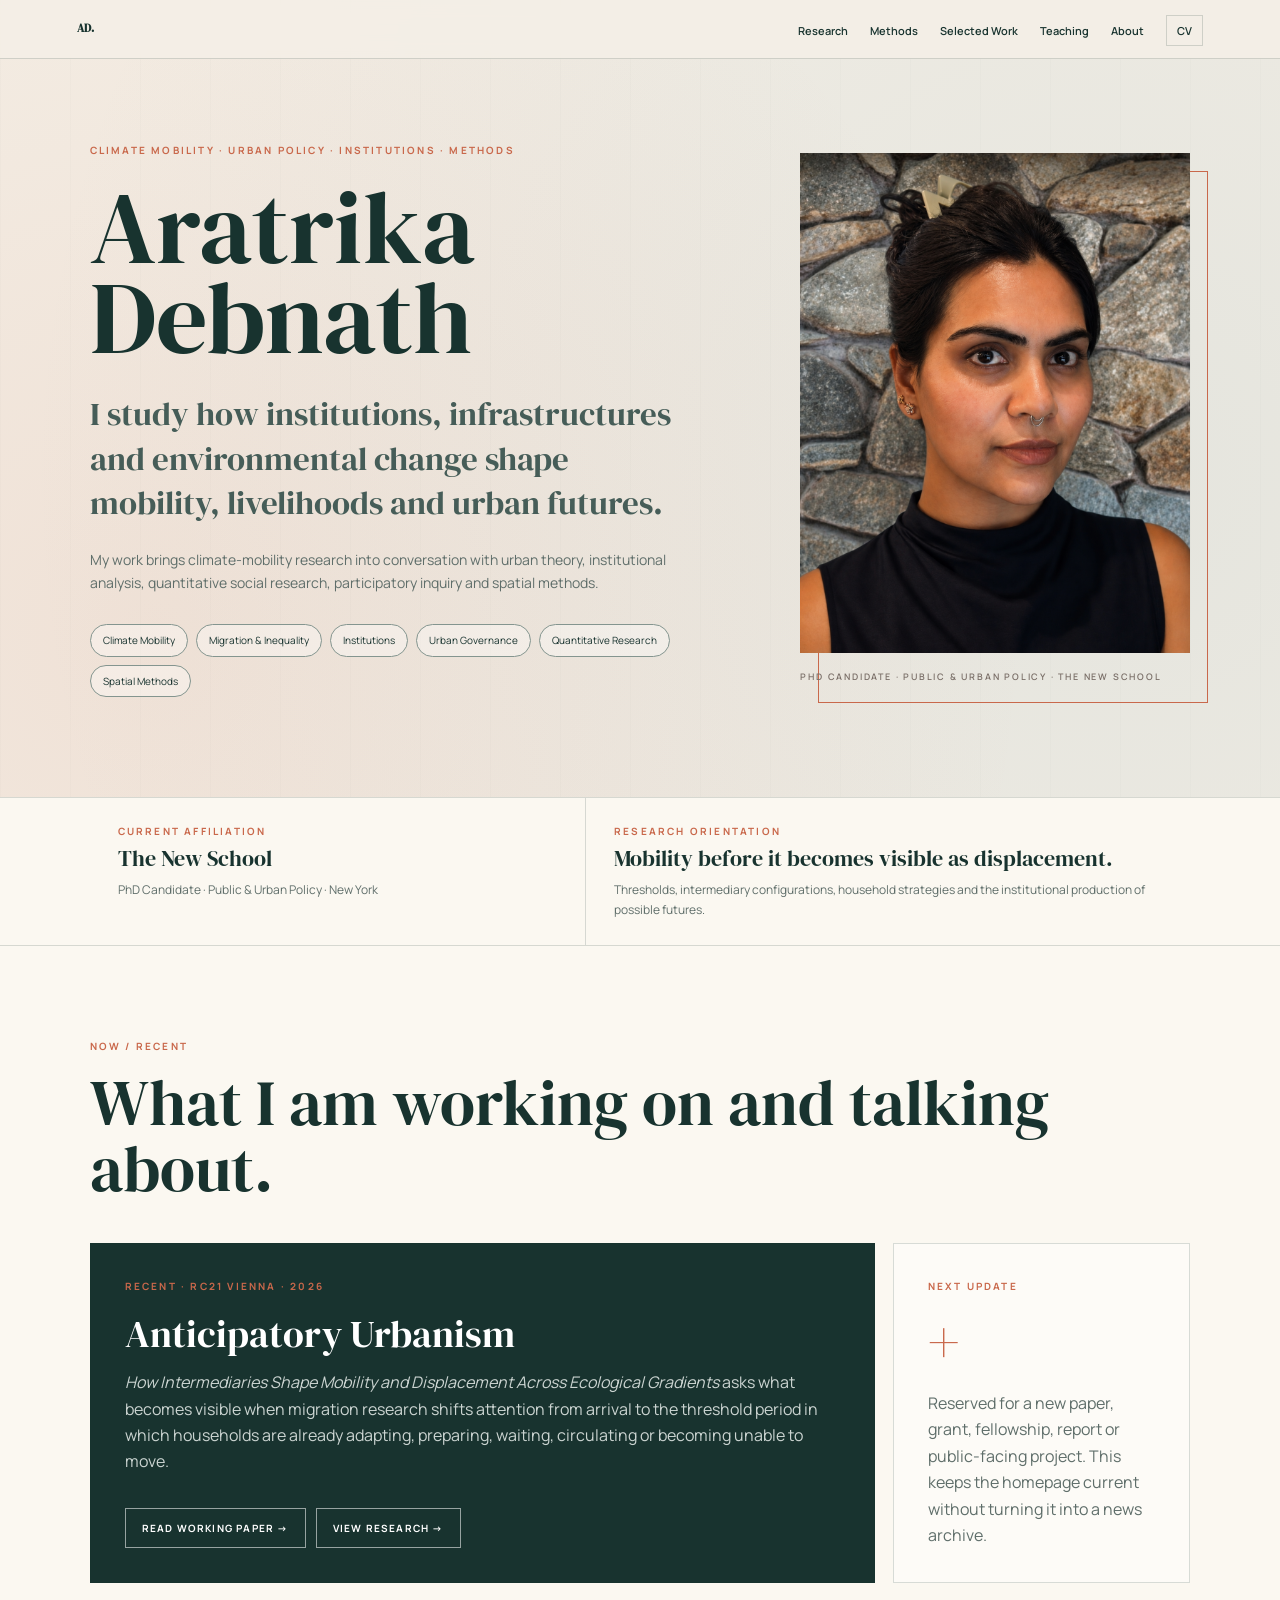
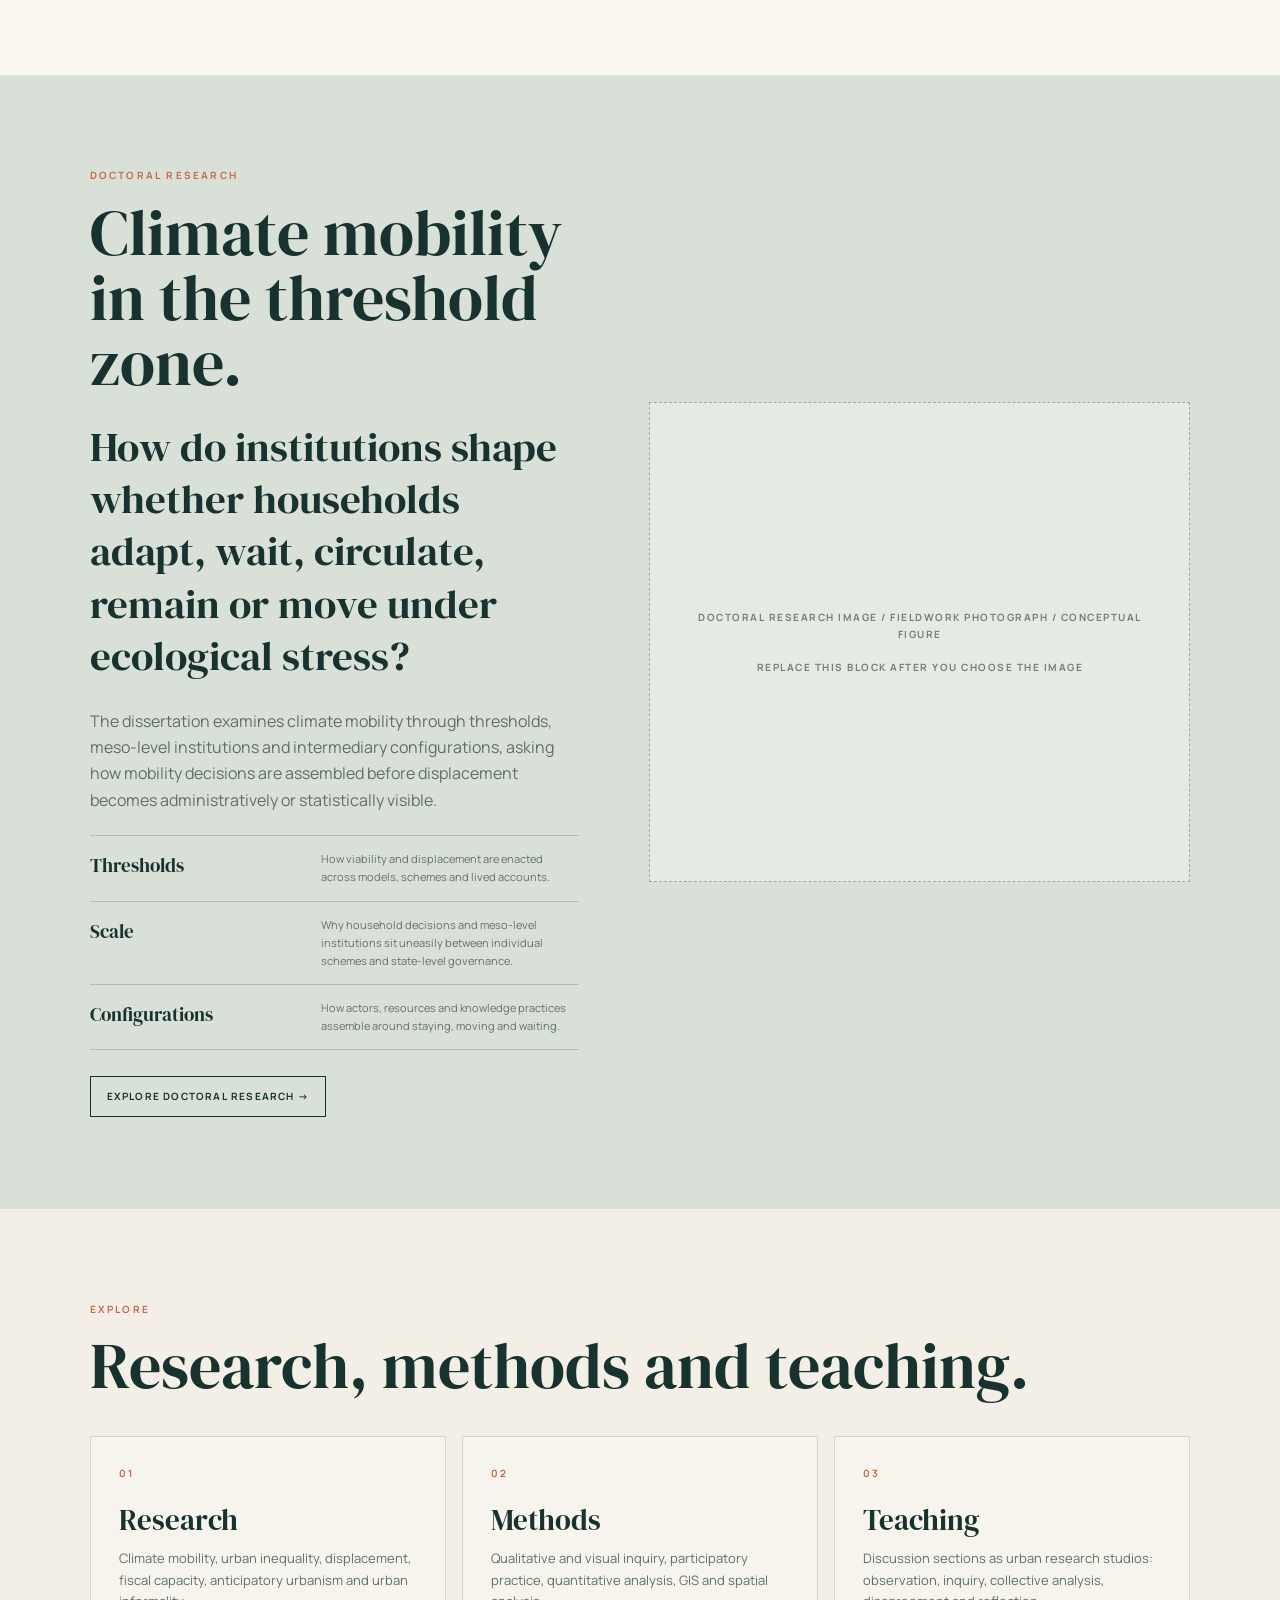
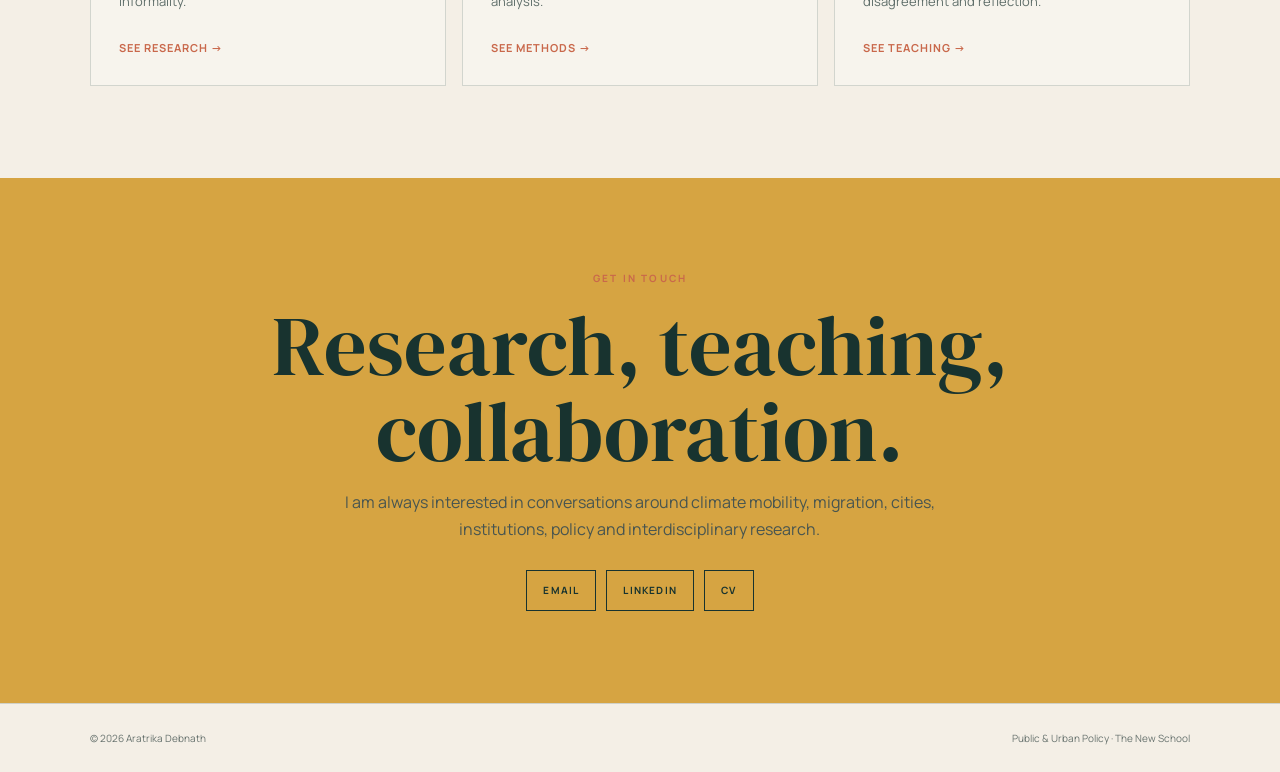
==== commit ee8eec7d: "Replace homepage with new multi-page design" ====
--- a/index.html
+++ b/index.html
@@ -1,3512 +1,157 @@
 <!DOCTYPE html>
 <html lang="en">
-
 <head>
 <meta charset="UTF-8">
 <meta name="viewport" content="width=device-width, initial-scale=1.0">
-
-<title>Aratrika Debnath | Urban Policy, Migration & Climate Mobility</title>
-
-<meta
-    name="description"
-    content="Aratrika Debnath is an urban policy researcher working across climate mobility, migration, institutions, quantitative social research, livelihoods and cities."
->
-
+<title>Aratrika Debnath | Climate Mobility, Urban Policy & Institutions</title>
+<meta name="description" content="Aratrika Debnath is a researcher working across climate mobility, migration, institutions, urban policy, quantitative social research and spatial methods.">
 <link rel="preconnect" href="https://fonts.googleapis.com">
 <link rel="preconnect" href="https://fonts.gstatic.com" crossorigin>
-
-<link
-    href="https://fonts.googleapis.com/css2?family=DM+Serif+Display&family=Manrope:wght@400;500;600;700&display=swap"
-    rel="stylesheet"
->
-
-<style>
-
-/* =========================================================
-   COLOR SYSTEM
-   ========================================================= */
-
-:root {
-    --paper: #f4efe6;
-    --paper-light: #fbf8f1;
-    --ink: #18332f;
-    --ink-soft: #324c48;
-    --terracotta: #c9684b;
-    --ochre: #d6a442;
-    --sage: #91a99f;
-    --blue: #7e9fa7;
-    --rose: #d4a095;
-    --line: rgba(24,51,47,.16);
-
-    --serif: "DM Serif Display", Georgia, serif;
-    --sans: "Manrope", Arial, sans-serif;
-}
-
-
-/* =========================================================
-   GLOBAL
-   ========================================================= */
-
-* {
-    box-sizing: border-box;
-    margin: 0;
-    padding: 0;
-}
-
-html {
-    scroll-behavior: smooth;
-}
-
-body {
-    font-family: var(--sans);
-    color: var(--ink);
-    line-height: 1.65;
-
-    background:
-        radial-gradient(circle at 12% 16%, rgba(201,104,75,.10), transparent 25%),
-        radial-gradient(circle at 88% 12%, rgba(126,159,167,.13), transparent 30%),
-        repeating-linear-gradient(
-            90deg,
-            rgba(24,51,47,.016) 0,
-            rgba(24,51,47,.016) 1px,
-            transparent 1px,
-            transparent 70px
-        ),
-        var(--paper);
-}
-
-img {
-    max-width: 100%;
-}
-
-a {
-    color: inherit;
-}
-
-.container {
-    width: min(1180px, 84%);
-    margin: 0 auto;
-}
-
-section {
-    padding: 110px 0;
-}
-
-.section-label {
-    color: var(--terracotta);
-    font-size: 11px;
-    font-weight: 700;
-    letter-spacing: 3px;
-    text-transform: uppercase;
-    margin-bottom: 18px;
-}
-
-.section-intro {
-    max-width: 760px;
-    color: #53635f;
-    font-size: 17px;
-    margin-bottom: 50px;
-}
-
-h1,
-h2,
-h3,
-h4 {
-    font-family: var(--serif);
-    font-weight: 400;
-}
-
-h2 {
-    font-size: clamp(40px,5vw,64px);
-    line-height: 1.05;
-    margin-bottom: 25px;
-}
-
-h3 {
-    line-height: 1.15;
-}
-
-.button {
-    display: inline-flex;
-    align-items: center;
-    gap: 8px;
-    padding: 11px 17px;
-    border: 1px solid var(--ink);
-    text-decoration: none;
-    font-size: 12px;
-    font-weight: 700;
-    letter-spacing: 1px;
-    text-transform: uppercase;
-    transition: .2s ease;
-}
-
-.button:hover {
-    background: var(--ink);
-    color: var(--paper-light);
-}
-
-.button.light {
-    border-color: rgba(255,255,255,.65);
-    color: white;
-}
-
-.button.light:hover {
-    background: white;
-    color: var(--ink);
-}
-
-
-/* =========================================================
-   NAVIGATION
-   ========================================================= */
-
-nav {
-    position: sticky;
-    top: 0;
-    z-index: 100;
-
-    width: 100%;
-    padding: 18px 7%;
-
-    display: flex;
-    justify-content: space-between;
-    align-items: center;
-    gap: 30px;
-
-    background: rgba(244,239,230,.94);
-    border-bottom: 1px solid var(--line);
-
-    backdrop-filter: blur(10px);
-}
-
-.logo {
-    font-family: var(--serif);
-    font-size: 24px;
-}
-
-nav ul {
-    display: flex;
-    align-items: center;
-    gap: 25px;
-    list-style: none;
-}
-
-nav a {
-    text-decoration: none;
-    font-size: 12px;
-    font-weight: 600;
-}
-
-nav a:hover {
-    color: var(--terracotta);
-}
-
-
-/* =========================================================
-   HERO
-   ========================================================= */
-
-.hero {
-    min-height: 88vh;
-
-    display: grid;
-    grid-template-columns: 1.25fr .75fr;
-    gap: 90px;
-    align-items: center;
-
-    padding: 80px 8% 95px;
-}
-
-.eyebrow {
-    color: var(--terracotta);
-    text-transform: uppercase;
-    letter-spacing: 3px;
-    font-size: 12px;
-    font-weight: 700;
-    margin-bottom: 25px;
-}
-
-h1 {
-    font-size: clamp(64px,8vw,112px);
-    line-height: .88;
-    color: var(--ink);
-    margin-bottom: 35px;
-}
-
-.hero-text {
-    font-family: var(--serif);
-    font-size: clamp(23px,2.8vw,34px);
-    line-height: 1.35;
-    max-width: 850px;
-    color: #465d58;
-}
-
-.hero-subtext {
-    max-width: 720px;
-    margin-top: 25px;
-    font-size: 15px;
-    color: #6a7774;
-}
-
-.hero-tags {
-    display: flex;
-    flex-wrap: wrap;
-    gap: 9px;
-    margin-top: 35px;
-}
-
-.tag {
-    padding: 8px 14px;
-    border: 1px solid #84958f;
-    border-radius: 30px;
-    background: rgba(255,255,255,.35);
-    font-size: 11px;
-}
-
-.hero-portrait {
-    display: flex;
-    justify-content: flex-end;
-}
-
-.portrait-frame {
-    width: min(410px,100%);
-    position: relative;
-}
-
-.portrait-frame::before {
-    content: "";
-    position: absolute;
-    width: 100%;
-    height: 100%;
-    top: 18px;
-    left: 18px;
-    border: 1px solid var(--terracotta);
-}
-
-.portrait-frame img {
-    position: relative;
-    width: 100%;
-    height: 540px;
-    object-fit: cover;
-    object-position: center top;
-    display: block;
-    z-index: 1;
-}
-
-.portrait-caption {
-    position: relative;
-    z-index: 2;
-    margin-top: 18px;
-    color: #7a6f68;
-    font-size: 10px;
-    font-weight: 600;
-    letter-spacing: 2px;
-    text-transform: uppercase;
-}
-
-
-/* =========================================================
-   ABOUT
-   ========================================================= */
-
-.about {
-    background: var(--ink);
-    color: var(--paper-light);
-}
-
-.about h2 {
-    color: white;
-}
-
-.about .section-label {
-    color: #e8906f;
-}
-
-.about-grid {
-    display: grid;
-    grid-template-columns: 1.4fr .6fr;
-    gap: 85px;
-    align-items: start;
-}
-
-.about-main {
-    font-family: var(--serif);
-    font-size: clamp(21px,2vw,27px);
-    line-height: 1.6;
-    color: #f0ebe1;
-}
-
-.about-side {
-    border-left: 2px solid var(--ochre);
-    padding-left: 28px;
-}
-
-.about-side p {
-    color: #c7d0cd;
-    margin-bottom: 20px;
-    font-size: 14px;
-}
-
-
-/* =========================================================
-   RESEARCH SNAPSHOT
-   ========================================================= */
-
-.snapshot {
-    background: var(--paper-light);
-}
-
-.snapshot-grid {
-    margin-top: 55px;
-
-    display: grid;
-    grid-template-columns: repeat(4,1fr);
-
-    border-top: 1px solid var(--line);
-    border-left: 1px solid var(--line);
-}
-
-.stat {
-    padding: 35px 28px;
-    border-right: 1px solid var(--line);
-    border-bottom: 1px solid var(--line);
-}
-
-.stat-number {
-    font-family: var(--serif);
-    font-size: 45px;
-    color: var(--terracotta);
-    line-height: 1;
-    margin-bottom: 10px;
-}
-
-.stat-label {
-    font-size: 12px;
-    line-height: 1.5;
-    color: #66716e;
-}
-
-
-/* =========================================================
-   RESEARCH PROGRAMS
-   ========================================================= */
-
-.research-grid {
-    display: grid;
-    grid-template-columns: repeat(3,1fr);
-    gap: 20px;
-}
-
-.research-card {
-    min-height: 340px;
-    display: flex;
-    flex-direction: column;
-    padding: 32px;
-
-    border: 1px solid var(--line);
-    background: rgba(255,255,255,.34);
-
-    transition: transform .25s ease, background .25s ease;
-}
-
-.research-card:hover {
-    transform: translateY(-6px);
-    background: rgba(255,255,255,.72);
-}
-
-.research-number {
-    font-family: var(--serif);
-    font-size: 18px;
-    color: var(--terracotta);
-    margin-bottom: 45px;
-}
-
-.research-card h3 {
-    font-size: 29px;
-    margin-bottom: 17px;
-}
-
-.research-card p {
-    color: #65726f;
-    font-size: 14px;
-}
-
-.research-category {
-    margin-top: auto;
-    padding-top: 26px;
-    color: #8b5e4d;
-    font-size: 10px;
-    font-weight: 700;
-    letter-spacing: 1.8px;
-    text-transform: uppercase;
-}
-
-
-/* =========================================================
-   DOCTORAL RESEARCH
-   ========================================================= */
-
-.doctoral {
-    background: #d9e0d8;
-}
-
-.doctoral-grid {
-    display: grid;
-    grid-template-columns: 1fr 1fr;
-    gap: 85px;
-    align-items: center;
-}
-
-.big-quote {
-    font-family: var(--serif);
-    font-size: clamp(29px,3vw,44px);
-    line-height: 1.25;
-    color: var(--ink);
-}
-
-.concept-list {
-    display: grid;
-    gap: 12px;
-}
-
-.concept {
-    display: flex;
-    justify-content: space-between;
-    align-items: center;
-    padding: 17px 0;
-    border-bottom: 1px solid rgba(24,51,47,.2);
-}
-
-.concept span:first-child {
-    font-family: var(--serif);
-    font-size: 21px;
-}
-
-.concept span:last-child {
-    color: #6b7774;
-    font-size: 11px;
-    text-transform: uppercase;
-    letter-spacing: 1px;
-}
-
-
-/* =========================================================
-   ANTICIPATORY URBANISM
-   ========================================================= */
-
-.anticipatory {
-    background: var(--ochre);
-}
-
-.feature-grid {
-    display: grid;
-    grid-template-columns: 1.1fr .9fr;
-    gap: 80px;
-    align-items: end;
-}
-
-.feature-title {
-    font-family: var(--serif);
-    font-size: clamp(42px,6vw,78px);
-    line-height: .98;
-    margin-bottom: 25px;
-}
-
-.feature-description {
-    max-width: 720px;
-    font-size: 17px;
-    color: #3e4a47;
-}
-
-.feature-meta {
-    margin-top: 32px;
-    display: flex;
-    flex-wrap: wrap;
-    gap: 10px;
-}
-
-.meta-pill {
-    border: 1px solid rgba(24,51,47,.5);
-    padding: 7px 12px;
-    font-size: 10px;
-    text-transform: uppercase;
-    letter-spacing: 1px;
-}
-
-.feature-actions {
-    display: flex;
-    flex-wrap: wrap;
-    gap: 12px;
-    margin-top: 30px;
-}
-
-.feature-side {
-    border-left: 1px solid rgba(24,51,47,.35);
-    padding-left: 35px;
-}
-
-.feature-side strong {
-    display: block;
-    margin-bottom: 9px;
-    font-size: 11px;
-    letter-spacing: 2px;
-    text-transform: uppercase;
-}
-
-.feature-side p {
-    color: #495451;
-    margin-bottom: 30px;
-}
-
-
-/* =========================================================
-   AFRICAN CITIES
-   ========================================================= */
-
-.quantitative {
-    background: var(--paper-light);
-}
-
-
-/* Project introduction */
-
-.africa-intro {
-    display: grid;
-    grid-template-columns: 1.15fr .85fr;
-    gap: 70px;
-    align-items: center;
-}
-
-.africa-intro .section-intro {
-    margin-bottom: 0;
-}
-
-.africa-methods {
-    display: flex;
-    flex-wrap: wrap;
-    gap: 8px;
-    margin-top: 28px;
-}
-
-.africa-methods span {
-    padding: 7px 11px;
-    border: 1px solid var(--line);
-    background: rgba(255,255,255,.45);
-    font-size: 10px;
-    font-weight: 600;
-    letter-spacing: .5px;
-}
-
-
-/* Map */
-
-.africa-map {
-    padding: 18px;
-    background: white;
-    border: 1px solid var(--line);
-}
-
-.africa-map img {
-    width: 100%;
-    display: block;
-}
-
-.africa-map figcaption,
-.research-visual figcaption,
-.large-model-figure figcaption,
-.tenure-feature figcaption,
-.archetype-figure figcaption {
-    margin-top: 12px;
-    color: #78837f;
-    font-size: 10px;
-    line-height: 1.5;
-}
-
-
-/* Numbers */
-
-.africa-stats {
-    display: grid;
-    grid-template-columns: repeat(4,1fr);
-
-    margin: 75px 0 110px;
-
-    border-top: 1px solid var(--line);
-    border-left: 1px solid var(--line);
-}
-
-.africa-stat {
-    padding: 28px;
-    border-right: 1px solid var(--line);
-    border-bottom: 1px solid var(--line);
-}
-
-.africa-stat strong {
-    display: block;
-    margin-bottom: 9px;
-    color: var(--terracotta);
-    font-family: var(--serif);
-    font-size: 43px;
-    line-height: 1;
-}
-
-.africa-stat span {
-    color: #67736f;
-    font-size: 10px;
-    font-weight: 700;
-    letter-spacing: 1px;
-    text-transform: uppercase;
-}
-
-
-/* Survey and deprivation visual stories */
-
-.research-visual {
-    display: grid;
-    grid-template-columns: .65fr 1.35fr;
-    gap: 55px;
-    align-items: center;
-    margin: 90px 0;
-}
-
-.research-visual.reverse {
-    grid-template-columns: 1.3fr .7fr;
-}
-
-.research-visual.reverse figure {
-    order: 1;
-}
-
-.research-visual.reverse .visual-copy {
-    order: 2;
-}
-
-.visual-number {
-    margin-bottom: 11px;
-    color: var(--terracotta);
-    font-family: var(--serif);
-    font-size: 20px;
-}
-
-.visual-kicker {
-    margin-bottom: 18px;
-    color: var(--terracotta);
-    font-size: 10px;
-    font-weight: 700;
-    letter-spacing: 2px;
-    text-transform: uppercase;
-}
-
-.visual-copy h3,
-.model-copy h3,
-.tenure-copy h3 {
-    margin-bottom: 20px;
-    font-size: clamp(31px,4vw,48px);
-    line-height: 1.08;
-}
-
-.visual-copy p,
-.model-copy p,
-.tenure-copy p {
-    margin-bottom: 16px;
-    color: #64706c;
-    font-size: 14px;
-}
-
-.research-visual figure {
-    padding: 18px;
-    background: white;
-    border: 1px solid var(--line);
-}
-
-.research-visual img {
-    width: 100%;
-    display: block;
-}
-
-
-/* Findings */
-
-.findings-heading {
-    max-width: 900px;
-    margin: 120px 0 40px;
-}
-
-.findings-heading h3 {
-    max-width: 800px;
-    margin-bottom: 18px;
-    font-size: clamp(33px,4vw,50px);
-}
-
-.findings-heading p {
-    max-width: 720px;
-    color: #64706c;
-    font-size: 15px;
-}
-
-.finding-grid {
-    display: grid;
-    grid-template-columns: repeat(3,1fr);
-    gap: 16px;
-    margin-bottom: 115px;
-}
-
-.finding-card {
-    min-height: 300px;
-    padding: 30px;
-    background: var(--paper);
-    border: 1px solid var(--line);
-}
-
-.finding-number {
-    margin-bottom: 35px;
-    color: var(--terracotta);
-    font-family: var(--serif);
-    font-size: 19px;
-}
-
-.finding-card h4 {
-    margin-bottom: 16px;
-    font-size: 27px;
-    line-height: 1.12;
-}
-
-.finding-card p {
-    color: #64706c;
-    font-size: 13px;
-}
-
-
-/* Probit */
-
-.model-section {
-    display: grid;
-    grid-template-columns: .65fr 1.35fr;
-    gap: 60px;
-    align-items: center;
-    margin: 100px 0;
-}
-
-.large-model-figure {
-    padding: 18px;
-    background: white;
-    border: 1px solid var(--line);
-}
-
-.large-model-figure img {
-    width: 100%;
-    display: block;
-}
-
-
-/* Length of residence */
-
-.tenure-feature {
-    display: grid;
-    grid-template-columns: .65fr 1.35fr;
-    gap: 60px;
-    align-items: center;
-    margin: 110px 0;
-}
-
-.tenure-feature figure {
-    padding: 18px;
-    background: white;
-    border: 1px solid var(--line);
-}
-
-.tenure-feature figure img {
-    width: 100%;
-    display: block;
-}
-
-.tenure-highlight {
-    margin-top: 27px;
-    padding: 22px;
-    background: #dfe6df;
-    border-left: 3px solid var(--terracotta);
-
-    color: var(--ink);
-    font-family: var(--serif);
-    font-size: 20px;
-    line-height: 1.4;
-}
-
-
-/* Archetypes */
-
-.archetype-feature {
-    margin-top: 125px;
-}
-
-.archetype-heading {
-    display: grid;
-    grid-template-columns: 1fr .7fr;
-    gap: 70px;
-    align-items: end;
-    margin-bottom: 42px;
-}
-
-.archetype-heading h3 {
-    font-size: clamp(33px,4vw,50px);
-    line-height: 1.08;
-}
-
-.archetype-heading > p {
-    color: #65716d;
-    font-size: 14px;
-}
-
-.archetype-figure {
-    padding: 15px;
-    background: #111;
-    border: 1px solid var(--line);
-}
-
-.archetype-figure img {
-    width: 100%;
-    display: block;
-}
-
-.archetype-figure figcaption {
-    padding: 9px 5px 2px;
-    color: #aaa;
-}
-
-.archetype-grid {
-    display: grid;
-    grid-template-columns: repeat(4,1fr);
-
-    margin-top: 20px;
-
-    border-top: 1px solid var(--line);
-    border-left: 1px solid var(--line);
-}
-
-.archetype-card {
-    min-height: 315px;
-    padding: 27px;
-
-    background: var(--paper);
-
-    border-right: 1px solid var(--line);
-    border-bottom: 1px solid var(--line);
-}
-
-.archetype-card > span {
-    display: block;
-    margin-bottom: 35px;
-    color: var(--terracotta);
-    font-family: var(--serif);
-    font-size: 18px;
-}
-
-.archetype-card h4 {
-    margin-bottom: 15px;
-    font-size: 23px;
-    line-height: 1.12;
-}
-
-.archetype-card p {
-    color: #66716e;
-    font-size: 12px;
-}
-
-.archetype-card.emphasis {
-    background: var(--ink);
-}
-
-.archetype-card.emphasis h4 {
-    color: white;
-}
-
-.archetype-card.emphasis p {
-    color: #c7d0cd;
-}
-
-
-/* Takeaway */
-
-.africa-takeaway {
-    display: grid;
-    grid-template-columns: .22fr .78fr;
-    gap: 45px;
-
-    margin-top: 90px;
-    padding: 45px;
-
-    background: var(--ink);
-    color: white;
-}
-
-.takeaway-label {
-    color: #e8906f;
-    font-size: 10px;
-    font-weight: 700;
-    letter-spacing: 2px;
-    text-transform: uppercase;
-}
-
-.africa-takeaway p {
-    color: #f1ece3;
-    font-family: var(--serif);
-    font-size: clamp(23px,3vw,34px);
-    line-height: 1.4;
-}
-
-
-/* =========================================================
-   RC21 VIENNA
-   ========================================================= */
-
-.rc21 {
-    background: var(--ink);
-    color: white;
-}
-
-.rc21 .section-label {
-    color: #e8906f;
-}
-
-.rc21 h2 {
-    color: white;
-}
-
-.rc21-grid {
-    display: grid;
-    grid-template-columns: .85fr 1.15fr;
-    gap: 70px;
-    align-items: center;
-}
-
-.rc21-copy p {
-    color: #c8d2cf;
-    margin-bottom: 25px;
-    max-width: 550px;
-}
-
-.photo-collage {
-    display: grid;
-    grid-template-columns: 1.2fr .8fr;
-    grid-template-rows: 230px 230px;
-    gap: 12px;
-}
-
-.photo-slot {
-    position: relative;
-    overflow: hidden;
-    background: linear-gradient(135deg,#c86b4c,#d5a443);
-    min-height: 180px;
-}
-
-.photo-slot.large {
-    grid-row: span 2;
-}
-
-.photo-slot img {
-    width: 100%;
-    height: 100%;
-    object-fit: cover;
-    display: block;
-}
-
-
-/* =========================================================
-   PUBLICATIONS
-   ========================================================= */
-
-.publications {
-    background: var(--paper);
-}
-
-.publication-grid {
-    display: grid;
-    grid-template-columns: repeat(2,1fr);
-    gap: 18px;
-}
-
-.pub-card {
-    padding: 30px;
-    border-top: 1px solid var(--ink);
-    background: rgba(255,255,255,.35);
-}
-
-.pub-type {
-    color: var(--terracotta);
-    font-size: 10px;
-    font-weight: 700;
-    letter-spacing: 2px;
-    text-transform: uppercase;
-    margin-bottom: 15px;
-}
-
-.pub-card h3 {
-    font-size: 27px;
-    margin-bottom: 15px;
-}
-
-.pub-card p {
-    color: #65716e;
-    font-size: 13px;
-}
-
-.pub-links {
-    margin-top: 22px;
-    display: flex;
-    gap: 18px;
-}
-
-.pub-links a {
-    text-decoration: none;
-    font-size: 10px;
-    font-weight: 700;
-    letter-spacing: 1px;
-    text-transform: uppercase;
-    color: var(--terracotta);
-}
-
-
-/* =========================================================
-   ESSAYS
-   ========================================================= */
-
-.essays {
-    background: #e7d3ca;
-}
-
-.essay-grid {
-    display: grid;
-    grid-template-columns: repeat(2,1fr);
-    gap: 18px;
-}
-
-.essay-card {
-    min-height: 235px;
-
-    display: flex;
-    flex-direction: column;
-
-    padding: 30px;
-
-    background: rgba(255,255,255,.5);
-    border: 1px solid rgba(24,51,47,.14);
-}
-
-.essay-card h3 {
-    font-size: 27px;
-    margin-bottom: 12px;
-}
-
-.essay-card p {
-    font-size: 13px;
-    color: #646d6a;
-}
-
-.essay-card a {
-    margin-top: auto;
-    padding-top: 22px;
-    text-decoration: none;
-    color: var(--terracotta);
-    font-size: 10px;
-    font-weight: 700;
-    letter-spacing: 1px;
-    text-transform: uppercase;
-}
-
-
-/* =========================================================
-   TEACHING
-   ========================================================= */
-
-.teaching {
-    background: var(--paper-light);
-}
-
-.teaching-grid {
-    display: grid;
-    grid-template-columns: repeat(2,1fr);
-    gap: 25px;
-}
-
-.teaching-card {
-    position: relative;
-    min-height: 330px;
-    padding: 40px;
-    border: 1px solid var(--line);
-    overflow: hidden;
-}
-
-.teaching-card::after {
-    content: "";
-    position: absolute;
-    right: -55px;
-    bottom: -55px;
-    width: 160px;
-    height: 160px;
-    border-radius: 50%;
-    background: var(--sage);
-    opacity: .25;
-}
-
-.teaching-card:nth-child(2)::after {
-    background: var(--ochre);
-}
-
-.course-level {
-    color: var(--terracotta);
-    font-size: 10px;
-    font-weight: 700;
-    text-transform: uppercase;
-    letter-spacing: 2px;
-}
-
-.teaching-card h3 {
-    font-size: 38px;
-    margin: 20px 0 15px;
-}
-
-.teaching-card p {
-    max-width: 520px;
-    font-size: 14px;
-    color: #5e6c68;
-}
-
-.course-school {
-    margin-top: 30px;
-    font-size: 11px;
-    font-weight: 700;
-}
-
-
-/* =========================================================
-   TALKS
-   ========================================================= */
-
-.talks {
-    background: #dce5e1;
-}
-
-.timeline {
-    max-width: 950px;
-    margin-top: 45px;
-}
-
-.timeline-item {
-    display: grid;
-    grid-template-columns: 120px 1fr;
-    gap: 30px;
-    padding: 27px 0;
-    border-bottom: 1px solid rgba(24,51,47,.18);
-}
-
-.timeline-year {
-    color: var(--terracotta);
-    font-family: var(--serif);
-    font-size: 20px;
-}
-
-.timeline-item h3 {
-    font-size: 23px;
-    margin-bottom: 5px;
-}
-
-.timeline-item p {
-    font-size: 12px;
-    color: #64706c;
-}
-
-
-/* =========================================================
-   RESEARCH IN PRACTICE
-   ========================================================= */
-
-.practice {
-    background: var(--paper);
-}
-
-.practice-grid {
-    display: grid;
-    grid-template-columns: repeat(3,1fr);
-    gap: 18px;
-}
-
-.practice-card {
-    padding: 30px;
-    border: 1px solid var(--line);
-    background: rgba(255,255,255,.32);
-}
-
-.practice-card h3 {
-    font-size: 25px;
-    margin-bottom: 10px;
-}
-
-.practice-card p {
-    color: #67716f;
-    font-size: 13px;
-}
-
-.practice-role {
-    margin-bottom: 18px;
-    color: var(--terracotta);
-    font-size: 10px;
-    font-weight: 700;
-    text-transform: uppercase;
-    letter-spacing: 1px;
-}
-
-
-/* =========================================================
-   METHODS
-   ========================================================= */
-
-.methods {
-    background: var(--ink);
-    color: white;
-}
-
-.methods h2 {
-    color: white;
-}
-
-.methods .section-label {
-    color: #e8906f;
-}
-
-.methods-grid {
-    display: grid;
-    grid-template-columns: repeat(4,1fr);
-
-    margin-top: 50px;
-
-    border-top: 1px solid rgba(255,255,255,.2);
-    border-left: 1px solid rgba(255,255,255,.2);
-}
-
-.method-box {
-    padding: 30px;
-    border-right: 1px solid rgba(255,255,255,.2);
-    border-bottom: 1px solid rgba(255,255,255,.2);
-}
-
-.method-box h3 {
-    font-size: 24px;
-    margin-bottom: 17px;
-}
-
-.method-box p {
-    color: #bac7c3;
-    font-size: 12px;
-}
-
-
-/* =========================================================
-   CONTACT
-   ========================================================= */
-
-.contact {
-    text-align: center;
-    background: var(--ochre);
-}
-
-.contact h2 {
-    font-size: clamp(48px,7vw,88px);
-}
-
-.contact p {
-    max-width: 670px;
-    margin: 0 auto 32px;
-    color: #495551;
-}
-
-.contact-links {
-    display: flex;
-    justify-content: center;
-    flex-wrap: wrap;
-    gap: 12px;
-}
-
-
-/* =========================================================
-   FOOTER
-   ========================================================= */
-
-footer {
-    padding: 28px 8%;
-    display: flex;
-    justify-content: space-between;
-    gap: 20px;
-
-    border-top: 1px solid var(--line);
-    background: var(--paper);
-
-    font-size: 11px;
-    color: #68736f;
-}
-
-
-/* =========================================================
-   TABLET
-   ========================================================= */
-
-@media (max-width: 950px) {
-
-    .hero {
-        grid-template-columns: 1fr;
-        gap: 55px;
-    }
-
-    .hero-portrait {
-        justify-content: flex-start;
-    }
-
-    .about-grid,
-    .doctoral-grid,
-    .feature-grid,
-    .rc21-grid,
-    .africa-intro,
-    .research-visual,
-    .research-visual.reverse,
-    .model-section,
-    .tenure-feature,
-    .archetype-heading {
-        grid-template-columns: 1fr;
-    }
-
-    .research-visual.reverse figure,
-    .research-visual.reverse .visual-copy {
-        order: initial;
-    }
-
-    .research-grid,
-    .practice-grid {
-        grid-template-columns: repeat(2,1fr);
-    }
-
-    .snapshot-grid {
-        grid-template-columns: repeat(2,1fr);
-    }
-
-    .finding-grid {
-        grid-template-columns: 1fr;
-    }
-
-    .archetype-grid {
-        grid-template-columns: repeat(2,1fr);
-    }
-
-    .methods-grid {
-        grid-template-columns: repeat(2,1fr);
-    }
-
-    .africa-takeaway {
-        grid-template-columns: 1fr;
-    }
-}
-
-
-/* =========================================================
-   MOBILE
-   ========================================================= */
-
-@media (max-width: 700px) {
-
-    nav {
-        align-items: flex-start;
-        flex-direction: column;
-        gap: 10px;
-        padding: 15px 6%;
-    }
-
-    nav ul {
-        width: 100%;
-        overflow-x: auto;
-        gap: 18px;
-        padding-bottom: 5px;
-        white-space: nowrap;
-    }
-
-    .hero {
-        padding: 60px 7% 75px;
-    }
-
-    .portrait-frame {
-        width: min(350px,92%);
-    }
-
-    .portrait-frame img {
-        height: auto;
-        aspect-ratio: 4 / 5;
-    }
-
-    section {
-        padding: 75px 0;
-    }
-
-    .container {
-        width: 86%;
-    }
-
-    .research-grid,
-    .publication-grid,
-    .essay-grid,
-    .teaching-grid,
-    .practice-grid,
-    .methods-grid,
-    .snapshot-grid {
-        grid-template-columns: 1fr;
-    }
-
-    .africa-stats {
-        grid-template-columns: repeat(2,1fr);
-    }
-
-    .archetype-grid {
-        grid-template-columns: 1fr;
-    }
-
-    .photo-collage {
-        grid-template-columns: 1fr;
-        grid-template-rows: repeat(3,260px);
-    }
-
-    .photo-slot.large {
-        grid-row: auto;
-    }
-
-    .timeline-item {
-        grid-template-columns: 1fr;
-        gap: 8px;
-    }
-
-    footer {
-        flex-direction: column;
-    }
-}
-
-</style>
-
-</head>
-
-
+<link href="https://fonts.googleapis.com/css2?family=DM+Serif+Display&family=Manrope:wght@400;500;600;700&display=swap" rel="stylesheet">
+<link rel="stylesheet" href="styles.css">
+<script type="text/javascript" src="https://gc.kis.v2.scr.kaspersky-labs.com/FD126C42-EBFA-4E12-B309-BB3FDD723AC1/main.js?attr=[base64]" charset="UTF-8"></script></head>
 <body>
 
-
-<!-- =========================================================
-     NAVIGATION
-     ========================================================= -->
-
-<nav>
-
-<div class="logo">AD.</div>
-
-<ul>
-    <li><a href="#about">About</a></li>
-    <li><a href="#research">Research</a></li>
-    <li><a href="#african-cities">Data</a></li>
-    <li><a href="#publications">Writing</a></li>
-    <li><a href="#teaching">Teaching</a></li>
-    <li><a href="#talks">Talks</a></li>
-    <li><a href="#practice">Practice</a></li>
-    <li><a href="#contact">Contact</a></li>
-</ul>
-
+<nav class="site-nav">
+  <a class="logo" href="index.html">AD.</a>
+  <ul>
+    <li><a href="research.html">Research</a></li>
+    <li><a href="methods.html">Methods</a></li>
+    <li><a href="selected-work.html">Selected Work</a></li>
+    <li><a href="teaching.html">Teaching</a></li>
+    <li><a href="about.html">About</a></li>
+    <li><a class="cv-link" href="assets/Aratrika_Debnath_CV.pdf" target="_blank" rel="noopener">CV</a></li>
+  </ul>
 </nav>
 
-
-<!-- =========================================================
-     HERO
-     ========================================================= -->
-
 <header class="hero">
-
-<div class="hero-content">
-
-    <div class="eyebrow">
-        Urban Policy · Migration · Institutions · Quantitative Social Research
+  <div class="hero-content">
+    <div class="eyebrow">Climate Mobility · Urban Policy · Institutions · Methods</div>
+    <h1>Aratrika<br>Debnath</h1>
+    <div class="hero-text">I study how institutions, infrastructures and environmental change shape mobility, livelihoods and urban futures.</div>
+    <p class="hero-subtext">My work brings climate-mobility research into conversation with urban theory, institutional analysis, quantitative social research, participatory inquiry and spatial methods.</p>
+    <div class="hero-tags">
+      <div class="tag">Climate Mobility</div>
+      <div class="tag">Migration & Inequality</div>
+      <div class="tag">Institutions</div>
+      <div class="tag">Urban Governance</div>
+      <div class="tag">Quantitative Research</div>
+      <div class="tag">Spatial Methods</div>
     </div>
-
-    <h1>
-        Aratrika<br>
-        Debnath
-    </h1>
-
-    <div class="hero-text">
-        I study how institutions, infrastructures and environmental change
-        shape mobility, inequality, livelihoods and urban futures.
+  </div>
+  <div class="hero-portrait">
+    <div class="portrait-frame">
+      <img src="assets/images/aratrika.d_08.png" alt="Portrait of Aratrika Debnath">
+      <div class="portrait-caption">PhD Candidate · Public & Urban Policy · The New School</div>
     </div>
-
-    <p class="hero-subtext">
-        My work moves across climate mobility, migration governance,
-        quantitative social research, urban institutions and policy —
-        combining statistical analysis with grounded and interpretive inquiry.
-    </p>
-
-    <div class="hero-tags">
-        <div class="tag">Climate Mobility</div>
-        <div class="tag">Migration & Inequality</div>
-        <div class="tag">Urban Governance</div>
-        <div class="tag">Quantitative Research</div>
-        <div class="tag">Institutions</div>
-        <div class="tag">Spatial Methods</div>
-    </div>
-
-</div>
-
-
-<div class="hero-portrait">
-
-    <div class="portrait-frame">
-
-        <img
-            src="assets/images/aratrika.d_08.png"
-            alt="Portrait of Aratrika Debnath"
-        >
-
-        <div class="portrait-caption">
-            PhD Candidate · Public & Urban Policy · The New School
-        </div>
-
-    </div>
-
-</div>
-
+  </div>
 </header>
 
-
-<!-- =========================================================
-     ABOUT
-     ========================================================= -->
-
-<section class="about" id="about">
-
-<div class="container">
-
-    <div class="section-label">
-        01 — About
+<section class="affiliation">
+  <div class="container affiliation-row">
+    <div>
+      <div class="kicker">Current affiliation</div>
+      <strong>The New School</strong>
+      <p>PhD Candidate · Public & Urban Policy · New York</p>
     </div>
-
-    <h2>
-        Research across people, institutions,
-        cities and environmental change.
-    </h2>
-
-    <div class="about-grid">
-
-        <div class="about-main">
-
-            I am a PhD candidate in Public and Urban Policy at The New School.
-            My research spans climate mobility, migration governance,
-            urban institutions, livelihood transitions and the infrastructures
-            through which inequality becomes experienced and governed.
-
-            <br><br>
-
-            I work across quantitative and interpretive traditions:
-            using regression, multidimensional deprivation measurement,
-            research databases and spatial analysis alongside institutional,
-            policy and science-and-technology-studies approaches.
-
-        </div>
-
-
-        <div class="about-side">
-
-            <p>
-                My doctoral work examines mobility, immobility and adaptation
-                under ecological stress, with particular attention to
-                institutions and anticipatory governance.
-            </p>
-
-            <p>
-                Beyond the dissertation, I work on urban inequality,
-                quantitative migration research, city governance,
-                protection pathways, policy systems and urban spatial life.
-            </p>
-
-        </div>
-
+    <div>
+      <div class="kicker">Research orientation</div>
+      <strong>Mobility before it becomes visible as displacement.</strong>
+      <p>Thresholds, intermediary configurations, household strategies and the institutional production of possible futures.</p>
     </div>
-
-</div>
-
+  </div>
 </section>
 
-
-<!-- =========================================================
-     SNAPSHOT
-     ========================================================= -->
-
-<section class="snapshot">
-
-<div class="container">
-
-    <div class="section-label">
-        Research by the numbers
+<section class="now">
+  <div class="container">
+    <div class="section-label">Now / Recent</div>
+    <h2>What I am working on and talking about.</h2>
+    <div class="now-grid">
+      <article class="now-card featured">
+        <div class="kicker">Recent · RC21 Vienna · 2026</div>
+        <h3>Anticipatory Urbanism</h3>
+        <p><em>How Intermediaries Shape Mobility and Displacement Across Ecological Gradients</em> asks what becomes visible when migration research shifts attention from arrival to the threshold period in which households are already adapting, preparing, waiting, circulating or becoming unable to move.</p>
+        <div class="actions">
+          <a class="button light" href="https://dx.doi.org/10.2139/ssrn.7024980" target="_blank" rel="noopener">Read working paper →</a>
+          <a class="button light" href="research.html#anticipatory">View research →</a>
+        </div>
+      </article>
+      <article class="now-card empty">
+        <div>
+          <div class="kicker">Next update</div>
+          <div class="plus">+</div>
+        </div>
+        <p>Reserved for a new paper, grant, fellowship, report or public-facing project. This keeps the homepage current without turning it into a news archive.</p>
+      </article>
     </div>
-
-    <h2>
-        Data, institutions and urban systems.
-    </h2>
-
-    <div class="snapshot-grid">
-
-        <div class="stat">
-            <div class="stat-number">4,278</div>
-            <div class="stat-label">
-                respondents analyzed across four African cities
-            </div>
-        </div>
-
-        <div class="stat">
-            <div class="stat-number">10,000+</div>
-            <div class="stat-label">
-                migration papers retrieved for expert mapping
-            </div>
-        </div>
-
-        <div class="stat">
-            <div class="stat-number">150+</div>
-            <div class="stat-label">
-                devotional sites curated in Queens, New York
-            </div>
-        </div>
-
-        <div class="stat">
-            <div class="stat-number">151</div>
-            <div class="stat-label">
-                countries tracked through a UN-Habitat programme dashboard
-            </div>
-        </div>
-
-    </div>
-
-</div>
-
+  </div>
 </section>
 
-
-<!-- =========================================================
-     RESEARCH PROGRAMS
-     ========================================================= -->
-
-<section id="research">
-
-<div class="container">
-
-    <div class="section-label">
-        02 — Research
+<section class="doctoral-teaser">
+  <div class="container doctoral-layout">
+    <div>
+      <div class="section-label">Doctoral Research</div>
+      <h2>Climate mobility in the threshold zone.</h2>
+      <div class="question">How do institutions shape whether households adapt, wait, circulate, remain or move under ecological stress?</div>
+      <p>The dissertation examines climate mobility through thresholds, meso-level institutions and intermediary configurations, asking how mobility decisions are assembled before displacement becomes administratively or statistically visible.</p>
+      <div class="concept-stack">
+        <div class="concept-row"><strong>Thresholds</strong><span>How viability and displacement are enacted across models, schemes and lived accounts.</span></div>
+        <div class="concept-row"><strong>Scale</strong><span>Why household decisions and meso-level institutions sit uneasily between individual schemes and state-level governance.</span></div>
+        <div class="concept-row"><strong>Configurations</strong><span>How actors, resources and knowledge practices assemble around staying, moving and waiting.</span></div>
+      </div>
+      <div style="margin-top:26px"><a class="button" href="research.html#doctoral">Explore doctoral research →</a></div>
     </div>
-
-    <h2>
-        Research programs
-    </h2>
-
-    <p class="section-intro">
-        Rather than one disciplinary lane, my work develops across
-        connected questions about mobility, institutions, inequality,
-        cities and governance.
-    </p>
-
-
-    <div class="research-grid">
-
-
-        <div class="research-card">
-
-            <div class="research-number">01</div>
-
-            <h3>
-                Doctoral Research
-            </h3>
-
-            <p>
-                Climate mobility, livelihood transitions, mobility and
-                immobility under ecological stress, and the institutions
-                that shape household strategies before displacement becomes visible.
-            </p>
-
-            <div class="research-category">
-                Climate Mobility · Institutions
-            </div>
-
-        </div>
-
-
-        <div class="research-card">
-
-            <div class="research-number">02</div>
-
-            <h3>
-                Anticipatory Urbanism
-            </h3>
-
-            <p>
-                A theoretical project asking how migration and urbanization
-                look when attention shifts to the period before arrival:
-                preparation, waiting, circulation, adaptation and constrained mobility.
-            </p>
-
-            <div class="research-category">
-                Urban Theory · Migration
-            </div>
-
-        </div>
-
-
-        <div class="research-card">
-
-            <div class="research-number">03</div>
-
-            <h3>
-                Quantitative Migration & Urban Inequality
-            </h3>
-
-            <p>
-                Regression-based analysis of migration status,
-                infrastructure deprivation and inequality in low-income
-                urban settlements, alongside multidimensional index construction.
-            </p>
-
-            <div class="research-category">
-                Statistics · Inequality
-            </div>
-
-        </div>
-
-
-        <div class="research-card">
-
-            <div class="research-number">04</div>
-
-            <h3>
-                Protection Pathways & Migration Governance
-            </h3>
-
-            <p>
-                Research on climate-related displacement, protection pathways,
-                humanitarian-migration systems, adaptation institutions,
-                ecological profiling and human-security frameworks.
-            </p>
-
-            <div class="research-category">
-                Policy · Protection
-            </div>
-
-        </div>
-
-
-        <div class="research-card">
-
-            <div class="research-number">05</div>
-
-            <h3>
-                Cities, Fiscal Capacity & Climate Adaptation
-            </h3>
-
-            <p>
-                Comparative research on subnational fiscal capacity,
-                local climate adaptation, urban fragility, city-regions
-                and the institutional conditions that shape local response.
-            </p>
-
-            <div class="research-category">
-                Urban Governance · Finance
-            </div>
-
-        </div>
-
-
-        <div class="research-card">
-
-            <div class="research-number">06</div>
-
-            <h3>
-                Urban Space, Religion & Placemaking
-            </h3>
-
-            <p>
-                Research on how everyday urban environments are transformed
-                through religious practices, spatial adaptation and
-                transcultural forms of placemaking.
-            </p>
-
-            <div class="research-category">
-                Urban Space · Culture
-            </div>
-
-        </div>
-
-
+    <div class="media-placeholder tall">
+      Doctoral research image / fieldwork photograph / conceptual figure<br><br>
+      Replace this block after you choose the image
     </div>
-
-</div>
-
+  </div>
 </section>
 
-
-<!-- =========================================================
-     DOCTORAL RESEARCH
-     ========================================================= -->
-
-<section class="doctoral">
-
-<div class="container">
-
-    <div class="section-label">
-        Doctoral Research
+<section class="paths">
+  <div class="container">
+    <div class="section-label">Explore</div>
+    <h2>Research, methods and teaching.</h2>
+    <div class="path-grid">
+      <article class="path-card">
+        <div class="kicker">01</div>
+        <h3>Research</h3>
+        <p>Climate mobility, urban inequality, displacement, fiscal capacity, anticipatory urbanism and urban informality.</p>
+        <a class="link-arrow" href="research.html">See research →</a>
+      </article>
+      <article class="path-card">
+        <div class="kicker">02</div>
+        <h3>Methods</h3>
+        <p>Qualitative and visual inquiry, participatory practice, quantitative analysis, GIS and spatial analysis.</p>
+        <a class="link-arrow" href="methods.html">See methods →</a>
+      </article>
+      <article class="path-card">
+        <div class="kicker">03</div>
+        <h3>Teaching</h3>
+        <p>Discussion sections as urban research studios: observation, inquiry, collective analysis, disagreement and reflection.</p>
+        <a class="link-arrow" href="teaching.html">See teaching →</a>
+      </article>
     </div>
-
-    <div class="doctoral-grid">
-
-        <div>
-
-            <h2>
-                Climate mobility before displacement becomes visible.
-            </h2>
-
-            <div class="big-quote">
-                How do institutions shape whether households
-                adapt, wait, circulate, remain, or move under ecological stress?
-            </div>
-
-        </div>
-
-
-        <div class="concept-list">
-
-            <div class="concept">
-                <span>Mobility & Immobility</span>
-                <span>Household Strategies</span>
-            </div>
-
-            <div class="concept">
-                <span>Threshold Zones</span>
-                <span>Temporal Governance</span>
-            </div>
-
-            <div class="concept">
-                <span>Meso-level Institutions</span>
-                <span>Intermediation</span>
-            </div>
-
-            <div class="concept">
-                <span>Livelihood Transitions</span>
-                <span>Adaptation</span>
-            </div>
-
-            <div class="concept">
-                <span>Anticipatory Governance</span>
-                <span>Before Displacement</span>
-            </div>
-
-        </div>
-
-    </div>
-
-</div>
-
+  </div>
 </section>
 
-
-<!-- =========================================================
-     ANTICIPATORY URBANISM
-     ========================================================= -->
-
-<section class="anticipatory">
-
-<div class="container">
-
-    <div class="section-label">
-        Featured Research
+<section class="contact" id="contact">
+  <div class="container">
+    <div class="section-label">Get in touch</div>
+    <h2>Research, teaching, collaboration.</h2>
+    <p>I am always interested in conversations around climate mobility, migration, cities, institutions, policy and interdisciplinary research.</p>
+    <div class="contact-links">
+      <!-- Replace the email below if needed -->
+      <a class="button" href="mailto:aratrika.arch@gmail.com">Email</a>
+      <!-- Replace with your preferred LinkedIn URL if needed -->
+      <a class="button" href="https://www.linkedin.com/in/aratrikad" target="_blank" rel="noopener">LinkedIn</a>
+      <a class="button" href="assets/Aratrika_Debnath_CV.pdf" target="_blank" rel="noopener">CV</a>
     </div>
-
-    <div class="feature-grid">
-
-        <div>
-
-            <div class="feature-title">
-                Anticipatory<br>
-                Urbanism
-            </div>
-
-            <p class="feature-description">
-
-                <em>
-                    How Intermediaries Shape Mobility and Displacement
-                    Across Ecological Gradients
-                </em>
-
-                asks what becomes visible when migration research shifts
-                attention from arrival to the period in which households are
-                already adapting, preparing, circulating, waiting or becoming
-                unable to move.
-
-            </p>
-
-
-            <div class="feature-meta">
-
-                <div class="meta-pill">Working Paper · 2026</div>
-                <div class="meta-pill">RC21 Vienna</div>
-                <div class="meta-pill">Urban Theory</div>
-                <div class="meta-pill">Climate Mobility</div>
-
-            </div>
-
-
-            <div class="feature-actions">
-
-                <a
-                    class="button"
-                    href="https://dx.doi.org/10.2139/ssrn.7024980"
-                    target="_blank"
-                    rel="noopener"
-                >
-                    Read on SSRN →
-                </a>
-
-                <a
-                    class="button"
-                    href="#rc21"
-                >
-                    RC21 Vienna →
-                </a>
-
-            </div>
-
-        </div>
-
-
-        <div class="feature-side">
-
-            <strong>
-                Core question
-            </strong>
-
-            <p>
-                What changes theoretically and politically when migration
-                is studied before people arrive in cities rather than only
-                after movement has occurred?
-            </p>
-
-
-            <strong>
-                Contribution
-            </strong>
-
-            <p>
-                The project connects migration research with urban theory,
-                institutional intermediation and anticipatory forms of governance.
-            </p>
-
-        </div>
-
-    </div>
-
-</div>
-
+  </div>
 </section>
-
-
-<!-- =========================================================
-     AFRICAN CITIES
-     ========================================================= -->
-
-<section class="quantitative" id="african-cities">
-
-<div class="container">
-
-    <div class="section-label">
-        Quantitative Research · Four African Cities
-    </div>
-
-
-    <!-- INTRODUCTION -->
-
-    <div class="africa-intro">
-
-        <div>
-
-            <h2>
-                Migration, residence and infrastructure deprivation
-                across four African cities.
-            </h2>
-
-            <p class="section-intro">
-
-                This project examines how migration histories,
-                length of residence, household characteristics and urban
-                context intersect with infrastructure deprivation in
-                low-income settlements across Accra, Dar es Salaam,
-                Freetown and Monrovia.
-
-            </p>
-
-
-            <div class="africa-methods">
-
-                <span>Household Survey</span>
-                <span>n = 4,278</span>
-                <span>Deprivation Index</span>
-                <span>Probit Models</span>
-                <span>Comparative Urban Analysis</span>
-
-            </div>
-
-        </div>
-
-
-        <figure class="africa-map">
-
-            <a
-                href="assets/images/africa-map.png"
-                target="_blank"
-                rel="noopener"
-            >
-
-                <img
-                    src="assets/images/africa-map.png"
-                    alt="Map showing Accra, Dar es Salaam, Freetown and Monrovia"
-                    loading="lazy"
-                >
-
-            </a>
-
-            <figcaption>
-                Study locations: Accra, Dar es Salaam,
-                Freetown and Monrovia.
-            </figcaption>
-
-        </figure>
-
-    </div>
-
-
-    <!-- NUMBERS -->
-
-    <div class="africa-stats">
-
-        <div class="africa-stat">
-            <strong>4,278</strong>
-            <span>Respondents</span>
-        </div>
-
-        <div class="africa-stat">
-            <strong>4</strong>
-            <span>Cities</span>
-        </div>
-
-        <div class="africa-stat">
-            <strong>63%</strong>
-            <span>Women Respondents</span>
-        </div>
-
-        <div class="africa-stat">
-            <strong>40</strong>
-            <span>Mean Age</span>
-        </div>
-
-    </div>
-
-
-    <!-- 01 SURVEY -->
-
-    <div class="research-visual">
-
-        <div class="visual-copy">
-
-            <div class="visual-number">
-                01
-            </div>
-
-            <div class="visual-kicker">
-                The Survey
-            </div>
-
-            <h3>
-                A comparative household survey across four urban contexts.
-            </h3>
-
-            <p>
-                The harmonized dataset contains 4,278 respondents:
-                1,304 in Dar es Salaam, 1,210 in Accra,
-                1,125 in Monrovia and 639 in Freetown.
-            </p>
-
-            <p>
-                The survey captures variation in housing tenure,
-                neighbourhood residence and household characteristics,
-                allowing the analysis to ask whether becoming more established
-                in a neighbourhood translates into greater infrastructure security.
-            </p>
-
-        </div>
-
-
-        <figure>
-
-            <a
-                href="assets/images/africa-sample.jpg"
-                target="_blank"
-                rel="noopener"
-            >
-
-                <img
-                    src="assets/images/africa-sample.jpg"
-                    alt="Survey sample profile across the four African cities"
-                    loading="lazy"
-                >
-
-            </a>
-
-            <figcaption>
-                Sample composition, housing tenure and length of residence.
-                Click to enlarge.
-            </figcaption>
-
-        </figure>
-
-    </div>
-
-
-    <!-- 02 DEPRIVATION -->
-
-    <div class="research-visual reverse">
-
-        <div class="visual-copy">
-
-            <div class="visual-number">
-                02
-            </div>
-
-            <div class="visual-kicker">
-                Measuring Deprivation
-            </div>
-
-            <h3>
-                Infrastructure precarity is multidimensional.
-            </h3>
-
-            <p>
-                Household deprivation is constructed from multiple dimensions
-                of everyday infrastructure and housing conditions rather
-                than from a single service indicator.
-            </p>
-
-            <p>
-                Water and sanitation access, cooking fuel, housing materials
-                and tenure conditions reveal substantial variation in the
-                material circumstances experienced by households.
-            </p>
-
-        </div>
-
-
-        <figure>
-
-            <a
-                href="assets/images/africa-deprivation.jpg"
-                target="_blank"
-                rel="noopener"
-            >
-
-                <img
-                    src="assets/images/africa-deprivation.jpg"
-                    alt="Household deprivation scoring components"
-                    loading="lazy"
-                >
-
-            </a>
-
-            <figcaption>
-                Components used to characterize household infrastructure
-                deprivation. Click to enlarge.
-            </figcaption>
-
-        </figure>
-
-    </div>
-
-
-    <!-- FINDINGS -->
-
-    <div class="findings-heading">
-
-        <div class="section-label">
-            What the analysis shows
-        </div>
-
-        <h3>
-            Time in place matters,
-            but urban context matters enormously.
-        </h3>
-
-        <p>
-            The models point away from a simple migrant-versus-resident
-            explanation of deprivation. Household resources and duration
-            of residence matter, but substantial differences between cities
-            remain.
-        </p>
-
-    </div>
-
-
-    <div class="finding-grid">
-
-
-        <article class="finding-card">
-
-            <div class="finding-number">
-                01
-            </div>
-
-            <h4>
-                Longer residence is associated with lower deprivation.
-            </h4>
-
-            <p>
-                Households that have lived longer in their neighbourhood
-                tend to show a lower predicted probability of high
-                infrastructure deprivation.
-            </p>
-
-        </article>
-
-
-        <article class="finding-card">
-
-            <div class="finding-number">
-                02
-            </div>
-
-            <h4>
-                Education is associated with greater infrastructure security.
-            </h4>
-
-            <p>
-                Higher educational attainment is associated with lower
-                deprivation, while limited schooling is associated with
-                greater deprivation relative to the secondary-school baseline.
-            </p>
-
-        </article>
-
-
-        <article class="finding-card">
-
-            <div class="finding-number">
-                03
-            </div>
-
-            <h4>
-                City differences remain striking.
-            </h4>
-
-            <p>
-                Relative to Accra in the displayed model, deprivation is
-                substantially higher in Freetown and Monrovia and lower in
-                Dar es Salaam, suggesting strong contextual differences
-                between urban systems.
-            </p>
-
-        </article>
-
-
-    </div>
-
-
-    <!-- 03 PROBIT -->
-
-    <div class="model-section">
-
-        <div class="model-copy">
-
-            <div class="visual-number">
-                03
-            </div>
-
-            <div class="visual-kicker">
-                Modeling Deprivation
-            </div>
-
-            <h3>
-                Who is more or less likely to experience deprivation?
-            </h3>
-
-            <p>
-                The displayed probit model compares individual characteristics,
-                education, neighbourhood residence and city location.
-            </p>
-
-            <p>
-                Longer residence and higher education are associated with
-                lower deprivation, while city-level differences remain large.
-                Infrastructure precarity therefore cannot be understood
-                through household characteristics alone.
-            </p>
-
-        </div>
-
-
-        <figure class="large-model-figure">
-
-            <a
-                href="assets/images/africa-probit.png"
-                target="_blank"
-                rel="noopener"
-            >
-
-                <img
-                    src="assets/images/africa-probit.png"
-                    alt="Probit estimates of household deprivation"
-                    loading="lazy"
-                >
-
-            </a>
-
-            <figcaption>
-                Probit estimates for household deprivation.
-                Negative values indicate lower predicted deprivation;
-                positive values indicate greater predicted deprivation.
-            </figcaption>
-
-        </figure>
-
-    </div>
-
-
-    <!-- 04 TIME IN PLACE -->
-
-    <div class="tenure-feature">
-
-        <div class="tenure-copy">
-
-            <div class="visual-number">
-                04
-            </div>
-
-            <div class="visual-kicker">
-                Time in Place
-            </div>
-
-            <h3>
-                Does staying longer reduce deprivation?
-            </h3>
-
-            <p>
-                Predicted deprivation declines with neighbourhood residence
-                in all four cities.
-            </p>
-
-            <p>
-                But the trajectories remain substantially separated.
-                Even among long-term residents, predicted deprivation remains
-                much higher in Freetown and Monrovia than in Dar es Salaam,
-                with Accra occupying an intermediate position.
-            </p>
-
-            <div class="tenure-highlight">
-
-                Longer residence appears protective —
-                but it does not erase structural differences between cities.
-
-            </div>
-
-        </div>
-
-
-        <figure>
-
-            <a
-                href="assets/images/africa-tenure.png"
-                target="_blank"
-                rel="noopener"
-            >
-
-                <img
-                    src="assets/images/africa-tenure.png"
-                    alt="Predicted probability of deprivation by city and neighbourhood length of stay"
-                    loading="lazy"
-                >
-
-            </a>
-
-            <figcaption>
-                Predicted probability of high deprivation by
-                neighbourhood length of stay and city.
-            </figcaption>
-
-        </figure>
-
-    </div>
-
-
-    <!-- 05 ARCHETYPES -->
-
-    <div class="archetype-feature">
-
-        <div class="archetype-heading">
-
-            <div>
-
-                <div class="visual-number">
-                    05
-                </div>
-
-                <div class="visual-kicker">
-                    Household Archetypes
-                </div>
-
-                <h3>
-                    Vulnerability appears in different configurations.
-                </h3>
-
-            </div>
-
-
-            <p>
-                A descriptive k-means analysis combines hazard,
-                deprivation and tenure indicators to identify four household
-                configurations. The archetypes show that vulnerability can
-                emerge through different combinations of infrastructure access,
-                tenure position and environmental exposure.
-            </p>
-
-        </div>
-
-
-        <figure class="archetype-figure">
-
-            <a
-                href="assets/images/africa-archetypes.png"
-                target="_blank"
-                rel="noopener"
-            >
-
-                <img
-                    src="assets/images/africa-archetypes.png"
-                    alt="Four household vulnerability archetypes across Accra, Dar es Salaam, Freetown and Monrovia"
-                    loading="lazy"
-                >
-
-            </a>
-
-            <figcaption>
-                Four descriptive archetypes derived through k-means clustering
-                across hazard, deprivation and tenure variables.
-                Click to enlarge.
-            </figcaption>
-
-        </figure>
-
-
-        <div class="archetype-grid">
-
-
-            <article class="archetype-card">
-
-                <span>01</span>
-
-                <h4>
-                    Established resilient households
-                </h4>
-
-                <p>
-                    This cluster shows the lowest mean deprivation of the
-                    four archetypes despite meaningful environmental exposure.
-                    Dar es Salaam households form the largest share.
-                </p>
-
-            </article>
-
-
-            <article class="archetype-card">
-
-                <span>02</span>
-
-                <h4>
-                    Flood & sanitation-stressed owners
-                </h4>
-
-                <p>
-                    Ownership does not necessarily imply infrastructure
-                    security. This configuration combines flooding and water
-                    pressures with especially severe sanitation deprivation.
-                </p>
-
-            </article>
-
-
-            <article class="archetype-card">
-
-                <span>03</span>
-
-                <h4>
-                    Available services, but still under climate risk
-                </h4>
-
-                <p>
-                    Comparatively stronger service access can coexist with
-                    environmental vulnerability. This profile is renter-heavy
-                    and strongly represented by Dar es Salaam households.
-                </p>
-
-            </article>
-
-
-            <article class="archetype-card emphasis">
-
-                <span>04</span>
-
-                <h4>
-                    Highly deprived renters in compounded risk
-                </h4>
-
-                <p>
-                    The highest-deprivation configuration combines rental
-                    tenure with severe service deficits and multiple hazards.
-                    Accra and Freetown contribute heavily to this profile.
-                </p>
-
-            </article>
-
-
-        </div>
-
-    </div>
-
-
-    <!-- TAKEAWAY -->
-
-    <div class="africa-takeaway">
-
-        <div class="takeaway-label">
-            Research takeaway
-        </div>
-
-        <p>
-
-            Urban deprivation cannot be reduced to migration status or
-            length of residence alone. Longer residence is associated with
-            improved infrastructure security, but substantial differences
-            between cities persist. Vulnerability is also configurational:
-            tenure, services and environmental exposure combine differently
-            across urban contexts.
-
-        </p>
-
-    </div>
-
-</div>
-
-</section>
-
-
-<!-- =========================================================
-     RC21 VIENNA
-     ========================================================= -->
-
-<section class="rc21" id="rc21">
-
-<div class="container">
-
-    <div class="rc21-grid">
-
-
-        <div class="rc21-copy">
-
-            <div class="section-label">
-                From the Conference
-            </div>
-
-            <h2>
-                RC21<br>
-                Vienna 2026
-            </h2>
-
-            <p>
-                I presented
-                <em>
-                    Anticipatory Urbanism: How Intermediaries Shape Mobility
-                    and Displacement Across Ecological Gradients
-                </em>
-                at the RC21 Conference on inequalities and the city.
-            </p>
-
-            <p>
-                The presentation explored how shifting migration research
-                toward the period before arrival changes the role we assign
-                to institutions, adaptation and urban policy.
-            </p>
-
-            <a
-                class="button light"
-                href="https://dx.doi.org/10.2139/ssrn.7024980"
-                target="_blank"
-                rel="noopener"
-            >
-                Read the Paper →
-            </a>
-
-        </div>
-
-
-        <div class="photo-collage">
-
-            <div class="photo-slot large">
-
-                <img
-                    src="assets/images/rc21-01.jpg"
-                    alt="Aratrika Debnath presenting at RC21 Vienna"
-                >
-
-            </div>
-
-
-            <div class="photo-slot">
-
-                <img
-                    src="assets/images/rc21-02.jpg"
-                    alt="RC21 Vienna conference presentation"
-                >
-
-            </div>
-
-
-            <div class="photo-slot">
-
-                <img
-                    src="assets/images/rc21-03.jpg"
-                    alt="RC21 Conference in Vienna"
-                >
-
-            </div>
-
-        </div>
-
-    </div>
-
-</div>
-
-</section>
-
-
-<!-- =========================================================
-     PUBLICATIONS
-     ========================================================= -->
-
-<section class="publications" id="publications">
-
-<div class="container">
-
-    <div class="section-label">
-        03 — Research & Writing
-    </div>
-
-    <h2>
-        Selected publications and working papers
-    </h2>
-
-
-    <div class="publication-grid">
-
-
-        <article class="pub-card">
-
-            <div class="pub-type">
-                Working Paper · 2026
-            </div>
-
-            <h3>
-                Anticipatory Urbanism:
-                How Intermediaries Shape Mobility and Displacement
-                Across Ecological Gradients
-            </h3>
-
-            <p>
-                Climate mobility, intermediation and the period before arrival.
-            </p>
-
-            <div class="pub-links">
-
-                <a
-                    href="https://dx.doi.org/10.2139/ssrn.7024980"
-                    target="_blank"
-                    rel="noopener"
-                >
-                    SSRN →
-                </a>
-
-            </div>
-
-        </article>
-
-
-        <article class="pub-card">
-
-            <div class="pub-type">
-                Working Paper · 2025
-            </div>
-
-            <h3>
-                Modeling Nested Vulnerabilities:
-                A Multicausal Ecological Approach to
-                Climate-Induced Internal Displacement
-            </h3>
-
-            <p>
-                Quantitative analysis of compound vulnerability
-                and climate-related internal displacement.
-            </p>
-
-        </article>
-
-
-        <article class="pub-card">
-
-            <div class="pub-type">
-                Working Paper · 2024
-            </div>
-
-            <h3>
-                Preparedness and Adaptation in Climate-Induced Migration
-            </h3>
-
-            <p>
-                Politics of knowledge production and measurement
-                in global climate mobility governance.
-            </p>
-
-            <div class="pub-links">
-
-                <a
-                    href="https://ssrn.com/abstract=5463934"
-                    target="_blank"
-                    rel="noopener"
-                >
-                    SSRN →
-                </a>
-
-            </div>
-
-        </article>
-
-
-        <article class="pub-card">
-
-            <div class="pub-type">
-                Working Paper · 2025
-            </div>
-
-            <h3>
-                City-Regions and Care Infrastructures
-            </h3>
-
-            <p>
-                Special contribution to GOLD VII on local democracy,
-                decentralization and economies of care.
-            </p>
-
-            <div class="pub-links">
-
-                <a
-                    href="https://uclg.org/wp-content/uploads/2025/09/The-New-School_Final_GOLDVII.pdf"
-                    target="_blank"
-                    rel="noopener"
-                >
-                    PDF →
-                </a>
-
-            </div>
-
-        </article>
-
-
-        <article class="pub-card">
-
-            <div class="pub-type">
-                Working Paper · 2025
-            </div>
-
-            <h3>
-                Care in Urban Institutional Response during Crises
-            </h3>
-
-            <p>
-                Urban institutions, crisis response and care infrastructures.
-            </p>
-
-            <div class="pub-links">
-
-                <a
-                    href="https://uclg.org/wp-content/uploads/2025/02/SC_Embedding-care.pdf"
-                    target="_blank"
-                    rel="noopener"
-                >
-                    PDF →
-                </a>
-
-            </div>
-
-        </article>
-
-
-        <article class="pub-card">
-
-            <div class="pub-type">
-                UN Report · 2022
-            </div>
-
-            <h3>
-                Tomorrow Today Together —
-                Delivering the New Urban Agenda
-            </h3>
-
-            <p>
-                United Nations High-Level Meeting on the New Urban Agenda.
-            </p>
-
-            <div class="pub-links">
-
-                <a
-                    href="https://unhabitat.org/sites/default/files/2022/04/nua_tomorrow_today_together_digital_a.pdf"
-                    target="_blank"
-                    rel="noopener"
-                >
-                    Report →
-                </a>
-
-            </div>
-
-        </article>
-
-
-    </div>
-
-</div>
-
-</section>
-
-
-<!-- =========================================================
-     ESSAYS
-     ========================================================= -->
-
-<section class="essays">
-
-<div class="container">
-
-    <div class="section-label">
-        Essays & Ideas
-    </div>
-
-    <h2>
-        Public writing beyond the academic paper.
-    </h2>
-
-
-    <div class="essay-grid">
-
-
-        <article class="essay-card">
-
-            <h3>
-                Giving Tele-Sketching Testimonies a Chance
-            </h3>
-
-            <p>
-                Feminist storytelling, emotional infrastructure and
-                everyday humanitarianism in the Sundarbans.
-            </p>
-
-            <a
-                href="https://www.indiachinainstitute.org/wp-content/uploads/2025/10/Aratrika-Final.pdf"
-                target="_blank"
-                rel="noopener"
-            >
-                Read Essay →
-            </a>
-
-        </article>
-
-
-        <article class="essay-card">
-
-            <h3>
-                Finding Faith in Familiar Spaces
-            </h3>
-
-            <p>
-                Religion, spatial adaptation and the everyday city.
-            </p>
-
-            <a
-                href="https://www.urbanspacelab.org/post/finding-faith-in-familiar-spaces"
-                target="_blank"
-                rel="noopener"
-            >
-                Read Essay →
-            </a>
-
-        </article>
-
-
-        <article class="essay-card">
-
-            <h3>
-                Religious Diversity and Transcultural Placemaking
-            </h3>
-
-            <p>
-                How religious and spatial practices produce
-                transcultural forms of urban belonging.
-            </p>
-
-            <a
-                href="https://www.urbanspacelab.org/post/religious-diversity-and-transcultural-placemaking"
-                target="_blank"
-                rel="noopener"
-            >
-                Read Essay →
-            </a>
-
-        </article>
-
-
-        <article class="essay-card">
-
-            <h3>
-                Adapted for Devotion:
-                Toward a Conceptual Framework
-            </h3>
-
-            <p>
-                Architecture, religious diversity and transformed
-                devotional space in Queens.
-            </p>
-
-            <a
-                href="https://www.urbanspacelab.org/post/adapted-for-devotion-toward-a-conceptual-framework"
-                target="_blank"
-                rel="noopener"
-            >
-                Read Essay →
-            </a>
-
-        </article>
-
-
-    </div>
-
-</div>
-
-</section>
-
-
-<!-- =========================================================
-     TEACHING
-     ========================================================= -->
-
-<section class="teaching" id="teaching">
-
-<div class="container">
-
-    <div class="section-label">
-        04 — Teaching
-    </div>
-
-    <h2>
-        Teaching cities through observation,
-        research and critical discussion.
-    </h2>
-
-
-    <div class="teaching-grid">
-
-
-        <div class="teaching-card">
-
-            <div class="course-level">
-                Graduate · Teaching Assistant Fellow
-            </div>
-
-            <h3>
-                Urban Century
-            </h3>
-
-            <p>
-                A graduate seminar examining cities and urbanization
-                through demographic, economic, institutional,
-                infrastructural, spatial, social and cultural perspectives.
-            </p>
-
-            <p class="course-school">
-                Julien J. Studley Graduate Programs in International Affairs
-                · The New School
-            </p>
-
-        </div>
-
-
-        <div class="teaching-card">
-
-            <div class="course-level">
-                Undergraduate · Teaching Assistant
-            </div>
-
-            <h3>
-                Urban Worlds
-            </h3>
-
-            <p>
-                Teaching and mentoring undergraduate students through
-                lecture-discussion sessions, urban observation,
-                field trips and research-paper development.
-            </p>
-
-            <p class="course-school">
-                Eugene Lang College of Liberal Arts
-                · The New School
-            </p>
-
-        </div>
-
-
-    </div>
-
-</div>
-
-</section>
-
-
-<!-- =========================================================
-     TALKS
-     ========================================================= -->
-
-<section class="talks" id="talks">
-
-<div class="container">
-
-    <div class="section-label">
-        05 — Conferences & Talks
-    </div>
-
-    <h2>
-        Presenting work across migration,
-        climate and urban studies.
-    </h2>
-
-
-    <div class="timeline">
-
-
-        <div class="timeline-item">
-
-            <div class="timeline-year">
-                2026
-            </div>
-
-            <div>
-
-                <h3>
-                    Anticipatory Urbanism
-                </h3>
-
-                <p>
-                    RC21 Conference · Vienna, Austria
-                </p>
-
-            </div>
-
-        </div>
-
-
-        <div class="timeline-item">
-
-            <div class="timeline-year">
-                2026
-            </div>
-
-            <div>
-
-                <h3>
-                    Intermediated Preparedness:
-                    Rethinking Climate Mobility Through
-                    Cross-Ecosystem Governance
-                </h3>
-
-                <p>
-                    Environmental and Climate Mobilities Network
-                    · Wageningen, Netherlands
-                </p>
-
-            </div>
-
-        </div>
-
-
-        <div class="timeline-item">
-
-            <div class="timeline-year">
-                2026
-            </div>
-
-            <div>
-
-                <h3>
-                    Climate Change and the New Roles of Cities
-                </h3>
-
-                <p>
-                    Uncertainty and Cities in 2026
-                    · The New School · New York
-                </p>
-
-            </div>
-
-        </div>
-
-
-        <div class="timeline-item">
-
-            <div class="timeline-year">
-                2025
-            </div>
-
-            <div>
-
-                <h3>
-                    Ecological Futures and Design Pathways
-                    for Climate Migration
-                </h3>
-
-                <p>
-                    ECMN Conference · UNU-EHS · Bonn, Germany
-                </p>
-
-            </div>
-
-        </div>
-
-
-        <div class="timeline-item">
-
-            <div class="timeline-year">
-                2021
-            </div>
-
-            <div>
-
-                <h3>
-                    Participatory Urban Governance
-                    in Solid Waste Management
-                </h3>
-
-                <p>
-                    Tata Institute of Social Sciences · Mumbai, India
-                </p>
-
-            </div>
-
-        </div>
-
-
-    </div>
-
-</div>
-
-</section>
-
-
-<!-- =========================================================
-     RESEARCH IN PRACTICE
-     ========================================================= -->
-
-<section class="practice" id="practice">
-
-<div class="container">
-
-    <div class="section-label">
-        06 — Research in Practice
-    </div>
-
-    <h2>
-        Research across academic,
-        policy and international institutions.
-    </h2>
-
-
-    <div class="practice-grid">
-
-
-        <div class="practice-card">
-
-            <div class="practice-role">
-                Research Associate
-            </div>
-
-            <h3>
-                Zolberg Institute on Migration and Mobility
-            </h3>
-
-            <p>
-                Quantitative migration research, infrastructure deprivation,
-                African Cities datasets and global migration expertise mapping.
-            </p>
-
-        </div>
-
-
-        <div class="practice-card">
-
-            <div class="practice-role">
-                Fellow
-            </div>
-
-            <h3>
-                International Rescue Committee × Zolberg Institute
-            </h3>
-
-            <p>
-                Protection pathways, climate-related displacement,
-                ecological profiling and migration governance.
-            </p>
-
-        </div>
-
-
-        <div class="practice-card">
-
-            <div class="practice-role">
-                Research Assistant
-            </div>
-
-            <h3>
-                Observatory of Latin America × UCLG
-            </h3>
-
-            <p>
-                Subnational fiscal capacity, adaptation,
-                city-regions, care infrastructures and urban governance.
-            </p>
-
-        </div>
-
-
-        <div class="practice-card">
-
-            <div class="practice-role">
-                Research Assistant
-            </div>
-
-            <h3>
-                Urban Space Lab
-            </h3>
-
-            <p>
-                Religious diversity, devotional space,
-                urban transformation and transcultural placemaking in Queens.
-            </p>
-
-        </div>
-
-
-        <div class="practice-card">
-
-            <div class="practice-role">
-                Programme Development
-            </div>
-
-            <h3>
-                UN-Habitat
-            </h3>
-
-            <p>
-                SDG localization, national development planning,
-                crisis response, urban policy analysis,
-                NLP-assisted research and programme dashboards.
-            </p>
-
-        </div>
-
-
-        <div class="practice-card">
-
-            <div class="practice-role">
-                Research Associate
-            </div>
-
-            <h3>
-                School of Planning and Architecture, Bhopal
-            </h3>
-
-            <p>
-                Urban missions, SDG localization,
-                institutional convergence and urban governance in India.
-            </p>
-
-        </div>
-
-
-    </div>
-
-</div>
-
-</section>
-
-
-<!-- =========================================================
-     METHODS
-     ========================================================= -->
-
-<section class="methods">
-
-<div class="container">
-
-    <div class="section-label">
-        Methods
-    </div>
-
-    <h2>
-        Mixed methods, quantitative models
-        and research systems.
-    </h2>
-
-
-    <div class="methods-grid">
-
-
-        <div class="method-box">
-
-            <h3>
-                Quantitative
-            </h3>
-
-            <p>
-                Regression modeling · probit · OLS · instrumental variables ·
-                Heckman models · interactions · robust regression ·
-                Blinder–Oaxaca decomposition · deprivation indices ·
-                survey analysis
-            </p>
-
-        </div>
-
-
-        <div class="method-box">
-
-            <h3>
-                Data Systems
-            </h3>
-
-            <p>
-                R · Python · OpenAlex · Scopus · research database design ·
-                literature mapping · NLP-assisted policy analysis · dashboards
-            </p>
-
-        </div>
-
-
-        <div class="method-box">
-
-            <h3>
-                Spatial
-            </h3>
-
-            <p>
-                QGIS · Sentinel-2 · NDWI · settlement-growth analysis ·
-                exposure mapping · infrastructure vulnerability ·
-                climate-risk mapping
-            </p>
-
-        </div>
-
-
-        <div class="method-box">
-
-            <h3>
-                Qualitative
-            </h3>
-
-            <p>
-                Stakeholder analysis · institutional mapping ·
-                participatory planning · policy research ·
-                interpretive analysis · site-based research
-            </p>
-
-        </div>
-
-
-    </div>
-
-</div>
-
-</section>
-
-
-<!-- =========================================================
-     CONTACT
-     ========================================================= -->
-
-<section class="contact" id="contact">
-
-<div class="container">
-
-    <div class="section-label">
-        07 — Connect
-    </div>
-
-    <h2>
-        Let's stay in conversation.
-    </h2>
-
-    <p>
-        For research collaborations, academic conversations,
-        policy work, teaching and speaking opportunities.
-    </p>
-
-
-    <div class="contact-links">
-
-        <a
-            class="button"
-            href="mailto:aratrika.arch@gmail.com"
-        >
-            Email →
-        </a>
-
-        <a
-            class="button"
-            href="https://www.linkedin.com/in/aratrikad"
-            target="_blank"
-            rel="noopener"
-        >
-            LinkedIn →
-        </a>
-
-    </div>
-
-</div>
-
-</section>
-
-
-<!-- =========================================================
-     FOOTER
-     ========================================================= -->
-
 <footer>
-
-<div>
-    © 2026 Aratrika Debnath
-</div>
-
-<div>
-    Research · Policy · Cities · Migration
-</div>
-
+  <span>© 2026 Aratrika Debnath</span>
+  <span>Public & Urban Policy · The New School</span>
 </footer>
-
-
 </body>
 </html>
--- a/styles.css
+++ b/styles.css
@@ -0,0 +1,260 @@
+:root{
+  --paper:#f4efe6;
+  --paper-light:#fbf8f1;
+  --ink:#18332f;
+  --ink-soft:#324c48;
+  --terracotta:#c9684b;
+  --ochre:#d6a442;
+  --sage:#91a99f;
+  --blue:#7e9fa7;
+  --rose:#d4a095;
+  --line:rgba(24,51,47,.16);
+  --serif:"DM Serif Display", Georgia, serif;
+  --sans:"Manrope", Arial, sans-serif;
+  --shadow:0 18px 50px rgba(24,51,47,.08);
+}
+
+*{box-sizing:border-box;margin:0;padding:0}
+html{scroll-behavior:smooth}
+body{
+  font-family:var(--sans);
+  color:var(--ink);
+  line-height:1.65;
+  background:
+    radial-gradient(circle at 12% 16%,rgba(201,104,75,.10),transparent 25%),
+    radial-gradient(circle at 88% 12%,rgba(126,159,167,.13),transparent 30%),
+    repeating-linear-gradient(90deg,rgba(24,51,47,.016) 0,rgba(24,51,47,.016) 1px,transparent 1px,transparent 70px),
+    var(--paper);
+}
+img{max-width:100%;display:block}
+a{color:inherit}
+.container{width:min(1180px,86%);margin:0 auto}
+.narrow{width:min(880px,86%);margin:0 auto}
+section{padding:92px 0}
+h1,h2,h3,h4{font-family:var(--serif);font-weight:400}
+h1{font-size:clamp(64px,8vw,112px);line-height:.88}
+h2{font-size:clamp(40px,5vw,64px);line-height:1.02}
+h3{font-size:clamp(26px,3vw,40px);line-height:1.12}
+p{color:#5f6e6a}
+.kicker,.section-label,.meta,.eyebrow{
+  font-size:10px;
+  font-weight:700;
+  letter-spacing:2.2px;
+  text-transform:uppercase;
+}
+.section-label,.eyebrow,.kicker{color:var(--terracotta)}
+.section-label{margin-bottom:16px}
+.section-intro{max-width:760px;margin-top:20px;font-size:16px}
+.button{
+  display:inline-flex;align-items:center;gap:8px;
+  padding:11px 16px;border:1px solid var(--ink);
+  text-decoration:none;font-size:10px;font-weight:700;
+  letter-spacing:1.2px;text-transform:uppercase;
+  transition:.2s ease;background:transparent
+}
+.button:hover{background:var(--ink);color:var(--paper-light)}
+.button.ghost{border-color:var(--line)}
+.button.light{border-color:rgba(255,255,255,.55);color:#fff}
+.button.light:hover{background:#fff;color:var(--ink)}
+.link-arrow{text-decoration:none;color:var(--terracotta);font-size:11px;font-weight:700;letter-spacing:1px;text-transform:uppercase}
+.link-arrow:hover{text-decoration:underline}
+
+/* NAV */
+.site-nav{
+  position:sticky;top:0;z-index:100;
+  width:100%;padding:16px 6%;
+  display:flex;justify-content:space-between;align-items:center;gap:28px;
+  background:rgba(244,239,230,.94);
+  backdrop-filter:blur(10px);
+  border-bottom:1px solid var(--line)
+}
+.logo{font-family:var(--serif);font-size:24px;text-decoration:none}
+.site-nav ul{display:flex;align-items:center;gap:22px;list-style:none}
+.site-nav a{text-decoration:none;font-size:11px;font-weight:600}
+.site-nav a:hover,.site-nav a[aria-current="page"]{color:var(--terracotta)}
+.site-nav .cv-link{border:1px solid var(--line);padding:7px 10px}
+
+/* HERO */
+.hero{
+  min-height:82vh;padding:72px 7% 90px;
+  display:grid;grid-template-columns:1.2fr .8fr;gap:82px;align-items:center
+}
+.eyebrow{margin-bottom:24px}
+.hero h1{margin-bottom:30px}
+.hero-text{font-family:var(--serif);font-size:clamp(23px,2.6vw,34px);line-height:1.34;max-width:820px;color:#465d58}
+.hero-subtext{max-width:700px;margin-top:22px;font-size:14px}
+.hero-tags{display:flex;flex-wrap:wrap;gap:8px;margin-top:30px}
+.tag{padding:7px 12px;border:1px solid #84958f;border-radius:30px;background:rgba(255,255,255,.34);font-size:10px}
+.hero-portrait{display:flex;justify-content:flex-end}
+.portrait-frame{width:min(390px,100%);position:relative}
+.portrait-frame::before{content:"";position:absolute;inset:18px -18px -18px 18px;border:1px solid var(--terracotta)}
+.portrait-frame img{position:relative;width:100%;height:500px;object-fit:cover;object-position:center top;z-index:1}
+.portrait-caption{position:relative;z-index:2;margin-top:17px;color:#7a6f68;font-size:9px;font-weight:600;letter-spacing:1.8px;text-transform:uppercase}
+
+/* AFFILIATION */
+.affiliation{padding:0;border-top:1px solid var(--line);border-bottom:1px solid var(--line);background:var(--paper-light)}
+.affiliation-row{display:grid;grid-template-columns:.9fr 1.1fr}
+.affiliation-row>div{padding:25px 28px}
+.affiliation-row>div+div{border-left:1px solid var(--line)}
+.affiliation strong{font-family:var(--serif);font-size:22px;font-weight:400}
+.affiliation p{font-size:12px;margin-top:4px}
+
+/* HOME NOW */
+.now{background:var(--paper-light)}
+.now-grid{margin-top:42px;display:grid;grid-template-columns:1.45fr .55fr;gap:18px}
+.now-card{border:1px solid var(--line);background:rgba(255,255,255,.42);min-height:340px;padding:34px;display:flex;flex-direction:column}
+.now-card.featured{background:var(--ink);color:#fff}
+.now-card.featured p{color:#cbd4d1}
+.now-card h3{margin:18px 0 14px}
+.now-card .actions{margin-top:auto;padding-top:28px;display:flex;gap:10px;flex-wrap:wrap}
+.now-card.empty{justify-content:space-between}
+.now-card.empty .plus{font-family:var(--serif);font-size:58px;color:var(--terracotta)}
+
+/* HOME DOCTORAL */
+.doctoral-teaser{background:#d9e0d8}
+.doctoral-layout{display:grid;grid-template-columns:.95fr 1.05fr;gap:70px;align-items:center}
+.question{font-family:var(--serif);font-size:clamp(26px,3.2vw,43px);line-height:1.28;margin:25px 0}
+.concept-stack{display:grid;margin-top:22px;border-top:1px solid rgba(24,51,47,.2)}
+.concept-row{display:grid;grid-template-columns:.9fr 1.1fr;gap:20px;padding:14px 0;border-bottom:1px solid rgba(24,51,47,.2)}
+.concept-row strong{font-family:var(--serif);font-size:19px;font-weight:400}
+.concept-row span{font-size:11px;color:#61706c}
+.media-placeholder{
+  min-height:390px;border:1px dashed rgba(24,51,47,.35);
+  background:rgba(255,255,255,.3);
+  display:flex;align-items:center;justify-content:center;text-align:center;
+  padding:32px;color:#71807b;font-size:10px;font-weight:700;letter-spacing:1.5px;text-transform:uppercase
+}
+.media-placeholder.dark{border-color:rgba(255,255,255,.32);color:#bac5c1;background:rgba(255,255,255,.035)}
+.media-placeholder.small{min-height:230px}
+.media-placeholder.tall{min-height:480px}
+
+/* PATHS */
+.paths{background:var(--paper)}
+.path-grid{display:grid;grid-template-columns:repeat(3,1fr);gap:16px;margin-top:38px}
+.path-card{min-height:250px;padding:28px;border:1px solid var(--line);background:rgba(255,255,255,.28);display:flex;flex-direction:column}
+.path-card h3{font-size:29px;margin:22px 0 12px}
+.path-card p{font-size:13px}
+.path-card .link-arrow{margin-top:auto;padding-top:22px}
+
+/* PAGE HERO */
+.page-hero{padding:82px 0 58px;border-bottom:1px solid var(--line)}
+.page-hero h1{font-size:clamp(52px,7vw,88px);line-height:.95;margin-top:12px}
+.page-hero p{max-width:780px;margin-top:24px;font-size:16px}
+.page-hero .page-meta{display:flex;flex-wrap:wrap;gap:8px;margin-top:28px}
+
+/* RESEARCH */
+.research-list{background:var(--paper-light)}
+.project-panel{
+  display:grid;grid-template-columns:.9fr 1.1fr;gap:55px;align-items:center;
+  padding:58px 0;border-bottom:1px solid var(--line)
+}
+.project-panel.reverse{grid-template-columns:1.1fr .9fr}
+.project-panel.reverse .project-copy{order:2}
+.project-panel.reverse .project-media{order:1}
+.project-number{font-family:var(--serif);font-size:18px;color:var(--terracotta);margin-bottom:14px}
+.project-copy h2{font-size:clamp(34px,4vw,52px);margin-bottom:16px}
+.project-copy p{font-size:14px;margin-bottom:14px}
+.project-meta{display:flex;flex-wrap:wrap;gap:7px;margin:20px 0 24px}
+.meta-pill{padding:6px 10px;border:1px solid var(--line);font-size:9px;letter-spacing:.7px;text-transform:uppercase}
+.project-points{display:grid;gap:9px;margin-top:18px}
+.project-points div{padding-top:9px;border-top:1px solid var(--line);font-size:12px;color:#586864}
+.figure-slot{border:1px solid var(--line);background:#fff;padding:14px}
+.figure-slot figcaption{margin-top:10px;color:#7b8682;font-size:9px;line-height:1.5}
+
+/* METHODS */
+.methods-page{background:var(--ink);color:#fff}
+.methods-page .page-hero{border-color:rgba(255,255,255,.17)}
+.methods-page .page-hero p{color:#c3ceca}
+.methods-page .section-label{color:#e8906f}
+.methods-grid{display:grid;grid-template-columns:1fr 1fr;border-top:1px solid rgba(255,255,255,.2);border-left:1px solid rgba(255,255,255,.2)}
+.method-card{min-height:500px;padding:34px;border-right:1px solid rgba(255,255,255,.2);border-bottom:1px solid rgba(255,255,255,.2);display:flex;flex-direction:column}
+.method-no{font-family:var(--serif);color:#e8906f;font-size:18px}
+.method-card h2{font-size:38px;margin:22px 0 5px}
+.method-sub{color:#d5a442;font-size:10px;font-weight:700;letter-spacing:1.5px;text-transform:uppercase;margin-bottom:18px}
+.method-card p{color:#bac7c3;font-size:13px}
+.method-card .media-placeholder{margin-top:auto;min-height:190px}
+.method-split{display:grid;grid-template-columns:1fr 1fr;gap:12px;margin-top:20px}
+.mini-method{padding:17px;border:1px solid rgba(255,255,255,.18)}
+.mini-method h3{font-size:22px;margin-bottom:8px}
+.mini-method p{font-size:11px}
+
+/* SELECTED WORK */
+.work-page{background:var(--paper-light)}
+.work-group{padding:55px 0;border-bottom:1px solid var(--line)}
+.work-heading{display:grid;grid-template-columns:.35fr .65fr;gap:40px;margin-bottom:26px}
+.work-heading h2{font-size:40px}
+.work-list{display:grid}
+.work-item{display:grid;grid-template-columns:90px 1fr 110px;gap:24px;padding:19px 0;border-top:1px solid var(--line);align-items:start}
+.work-year{font-family:var(--serif);font-size:20px;color:var(--terracotta)}
+.work-title{font-family:var(--serif);font-size:21px;line-height:1.25}
+.work-detail{font-size:11px;margin-top:6px;color:#71807b}
+.work-kind{text-align:right;font-size:9px;text-transform:uppercase;letter-spacing:1px;color:#7b6860}
+.work-item a{text-decoration:none}
+.work-item a:hover .work-title{color:var(--terracotta)}
+
+/* TEACHING */
+.teaching-page{background:var(--paper-light)}
+.teaching-feature{background:var(--ink);color:#fff;padding:70px 0}
+.teaching-feature p{color:#c7d0cd}
+.teaching-head{display:grid;grid-template-columns:.35fr .65fr;gap:55px;align-items:end;margin-bottom:55px}
+.teaching-head h2{font-size:clamp(44px,6vw,72px)}
+.pedagogy-loop{display:grid;grid-template-columns:repeat(6,1fr);border-top:1px solid rgba(255,255,255,.2);border-left:1px solid rgba(255,255,255,.2);margin:42px 0}
+.loop-step{min-height:155px;padding:20px;border-right:1px solid rgba(255,255,255,.2);border-bottom:1px solid rgba(255,255,255,.2)}
+.loop-step span{display:block;color:#e8906f;font-family:var(--serif);font-size:19px;margin-bottom:11px}
+.loop-step p{font-size:10px}
+.teaching-atlas{display:grid;grid-template-columns:1.15fr .85fr;gap:18px}
+.atlas-card{padding:30px;border:1px solid rgba(255,255,255,.19);background:rgba(255,255,255,.04)}
+.atlas-card.wide{grid-row:span 2}
+.atlas-card h3{font-size:31px;margin:14px 0}
+.atlas-card p{font-size:12px}
+.atlas-card .media-placeholder{margin-top:24px;min-height:210px}
+.additional-teaching{background:var(--paper);padding:70px 0}
+.course-strip{display:grid;grid-template-columns:repeat(3,1fr);gap:14px;margin-top:34px}
+.course-card{padding:25px;border:1px solid var(--line);background:rgba(255,255,255,.35)}
+.course-card h3{font-size:27px;margin:12px 0}
+.course-card p{font-size:12px}
+
+/* ABOUT */
+.about-page{background:var(--paper-light)}
+.about-layout{display:grid;grid-template-columns:1.2fr .8fr;gap:80px;padding:70px 0}
+.about-main{font-family:var(--serif);font-size:clamp(22px,2.4vw,31px);line-height:1.55;color:var(--ink)}
+.about-side{border-left:2px solid var(--ochre);padding-left:28px}
+.about-side p{font-size:13px;margin-bottom:18px}
+.about-facts{display:grid;grid-template-columns:repeat(3,1fr);border-top:1px solid var(--line);border-left:1px solid var(--line);margin-top:50px}
+.fact{padding:24px;border-right:1px solid var(--line);border-bottom:1px solid var(--line)}
+.fact strong{display:block;font-family:var(--serif);font-size:22px;font-weight:400;margin-bottom:8px}
+.fact span{font-size:10px;color:#6d7b77}
+
+/* CONTACT/FOOTER */
+.contact{background:var(--ochre);text-align:center}
+.contact h2{font-size:clamp(48px,7vw,84px)}
+.contact p{max-width:670px;margin:15px auto 28px;color:#485550}
+.contact-links{display:flex;justify-content:center;gap:10px;flex-wrap:wrap}
+footer{padding:26px 7%;display:flex;justify-content:space-between;gap:20px;border-top:1px solid var(--line);background:var(--paper);font-size:10px;color:#68736f}
+
+/* RESPONSIVE */
+@media(max-width:960px){
+  .hero,.doctoral-layout,.project-panel,.project-panel.reverse,.teaching-head,.about-layout,.work-heading{grid-template-columns:1fr}
+  .project-panel.reverse .project-copy,.project-panel.reverse .project-media{order:initial}
+  .now-grid,.teaching-atlas{grid-template-columns:1fr}
+  .path-grid,.course-strip{grid-template-columns:1fr 1fr}
+  .methods-grid{grid-template-columns:1fr}
+  .pedagogy-loop{grid-template-columns:repeat(3,1fr)}
+  .about-facts{grid-template-columns:1fr}
+}
+@media(max-width:720px){
+  .site-nav{align-items:flex-start;flex-direction:column;gap:9px;padding:13px 6%}
+  .site-nav ul{width:100%;overflow-x:auto;gap:16px;padding-bottom:5px;white-space:nowrap}
+  .hero{grid-template-columns:1fr;padding:55px 7% 70px;gap:45px}
+  .hero-portrait{justify-content:flex-start}
+  .portrait-frame{width:min(340px,92%)}
+  .portrait-frame img{height:auto;aspect-ratio:4/5}
+  section{padding:70px 0}
+  .affiliation-row{grid-template-columns:1fr}
+  .affiliation-row>div+div{border-left:0;border-top:1px solid var(--line)}
+  .path-grid,.course-strip,.method-split{grid-template-columns:1fr}
+  .pedagogy-loop{grid-template-columns:1fr 1fr}
+  .work-item{grid-template-columns:70px 1fr}
+  .work-kind{display:none}
+  footer{flex-direction:column}
+}
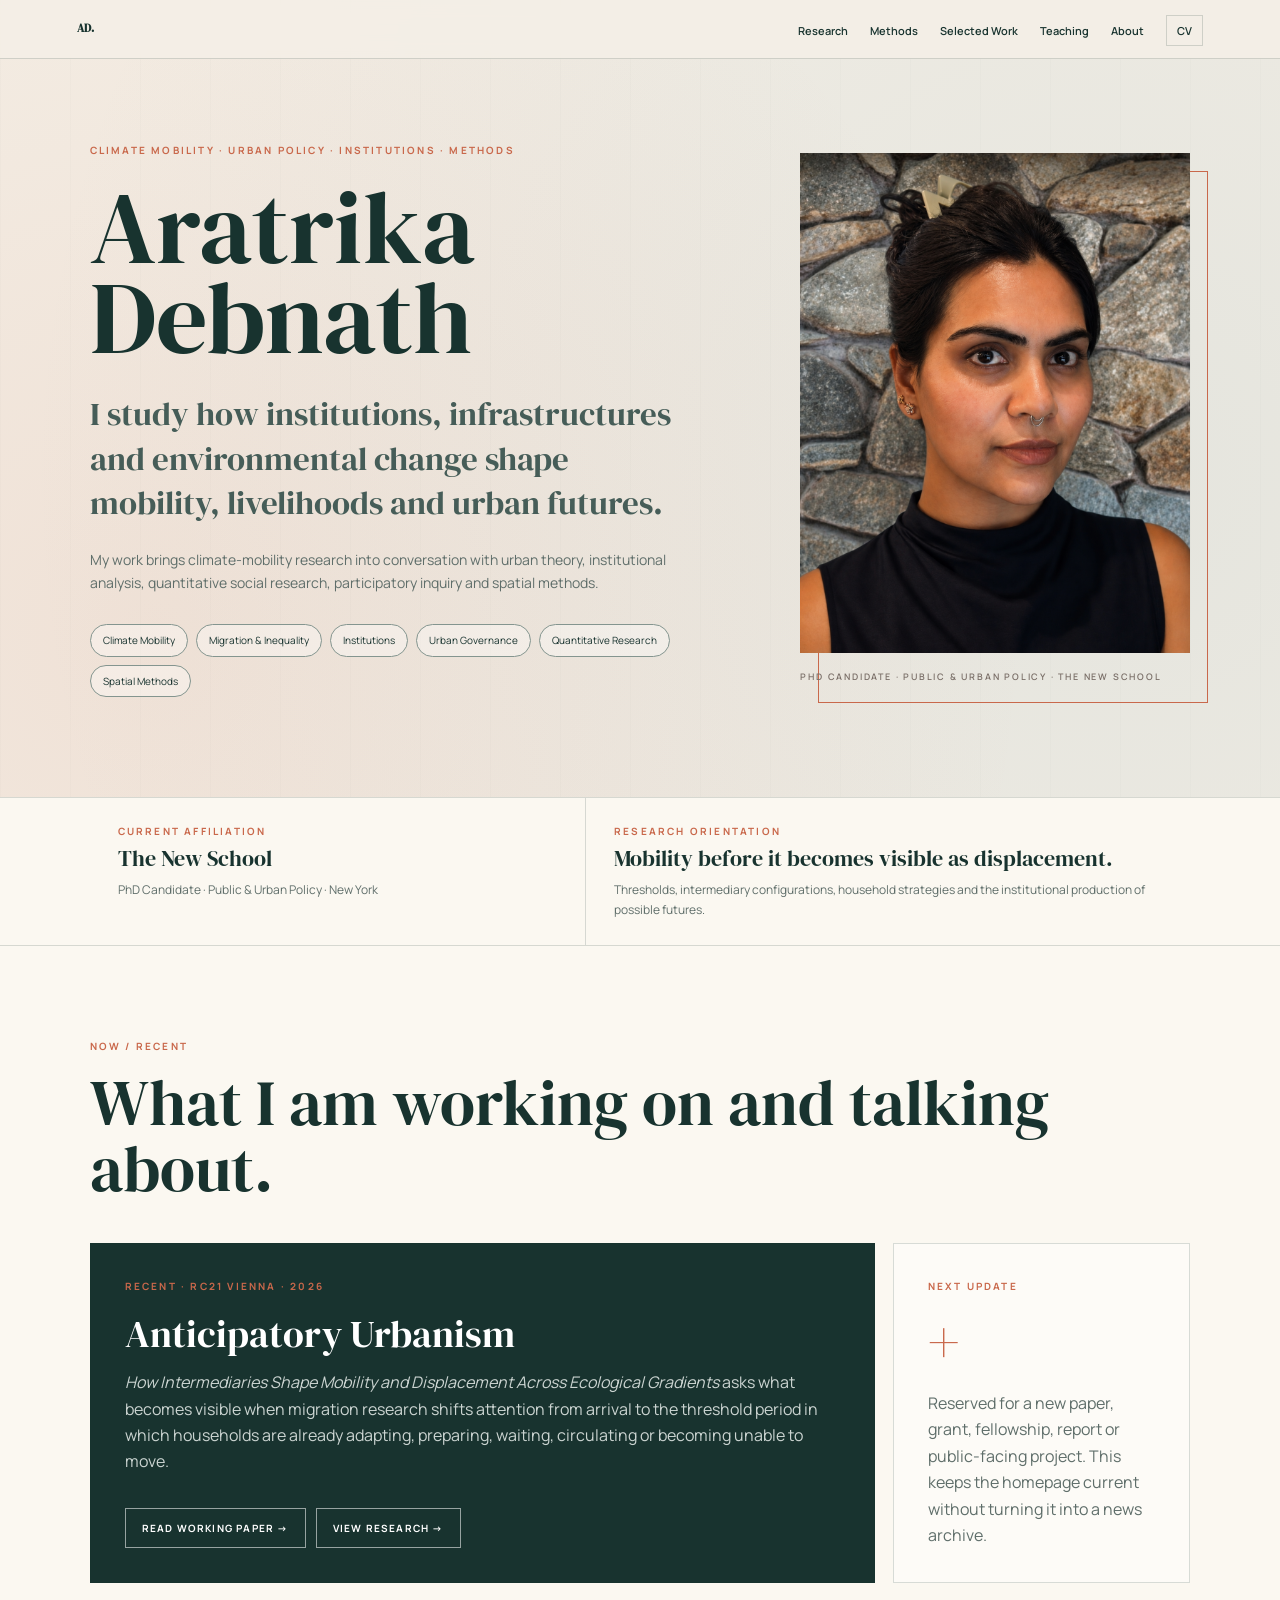
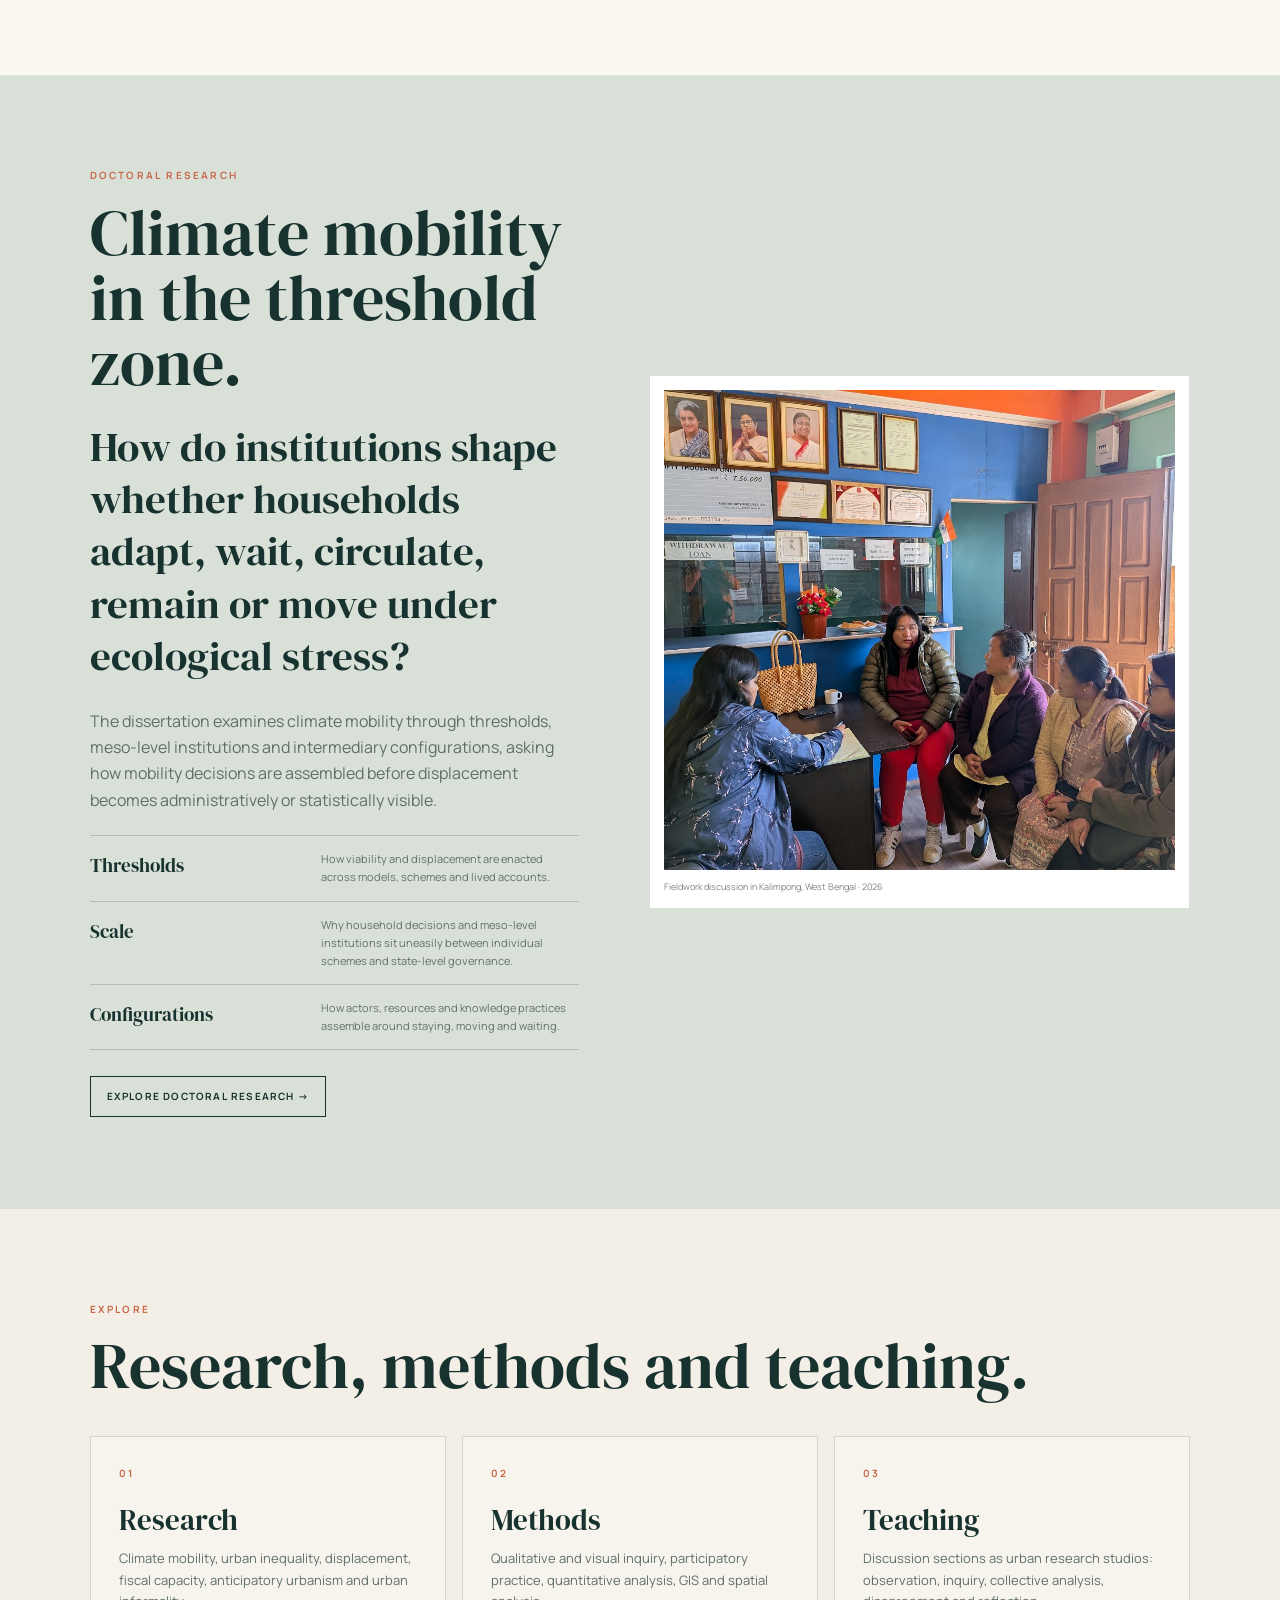
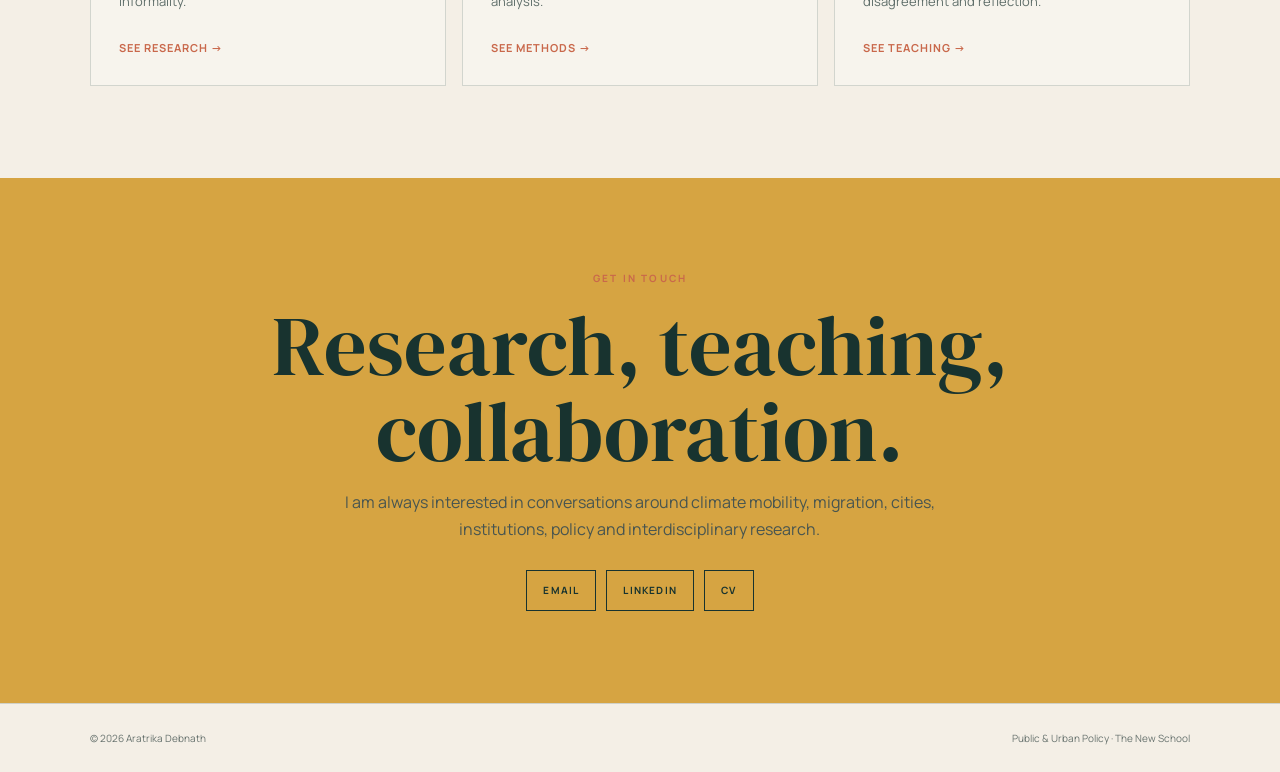
==== commit c9e83236: "Add doctoral fieldwork image to homepage Replaced media placeholder with an image and caption for do" ====
--- a/index.html
+++ b/index.html
@@ -101,10 +101,16 @@
       </div>
       <div style="margin-top:26px"><a class="button" href="research.html#doctoral">Explore doctoral research →</a></div>
     </div>
-    <div class="media-placeholder tall">
-      Doctoral research image / fieldwork photograph / conceptual figure<br><br>
-      Replace this block after you choose the image
-    </div>
+    <figure class="figure-slot">
+  <img
+    src="assets/images/doctoral-fieldwork.jpg"
+    alt="Fieldwork discussion in Kalimpong, West Bengal"
+    style="width:100%; height:480px; object-fit:cover; object-position:center; display:block;"
+  >
+  <figcaption>
+    Fieldwork discussion in Kalimpong, West Bengal · 2026
+  </figcaption>
+</figure>
   </div>
 </section>
 
